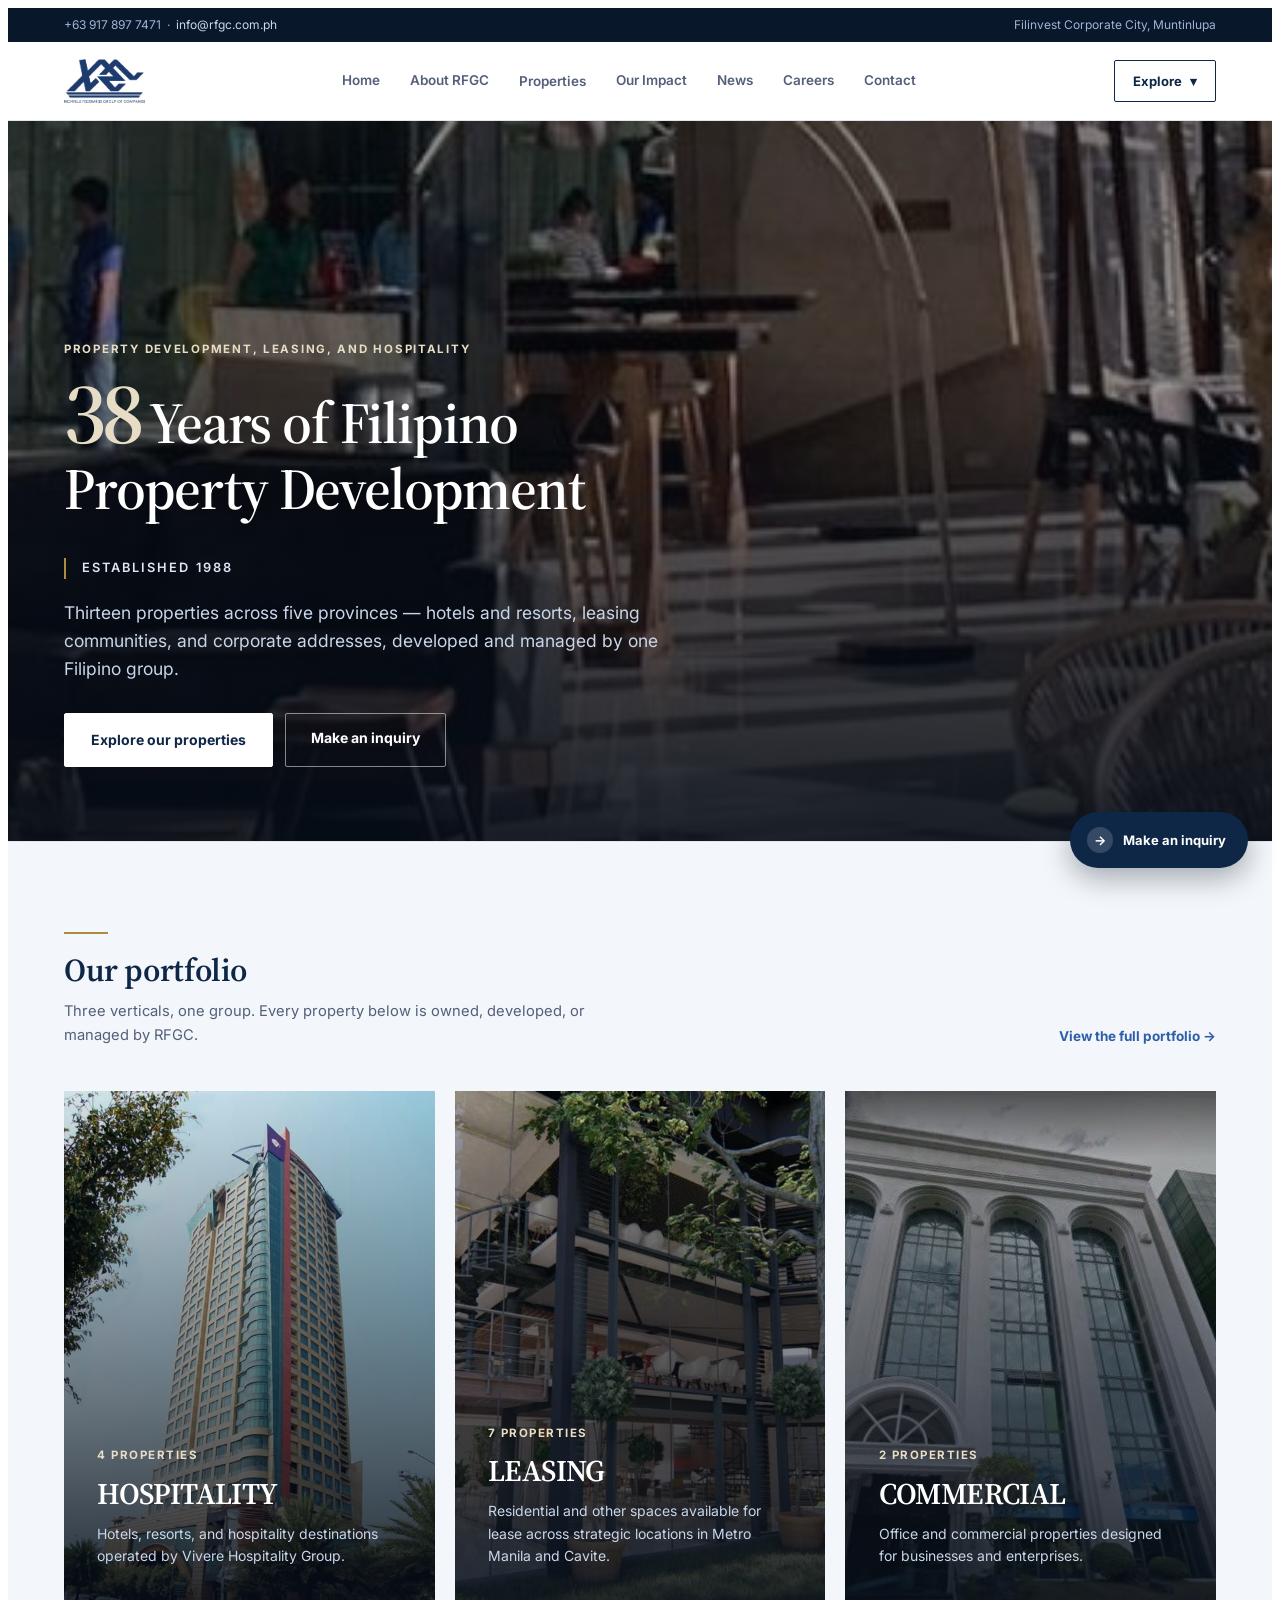
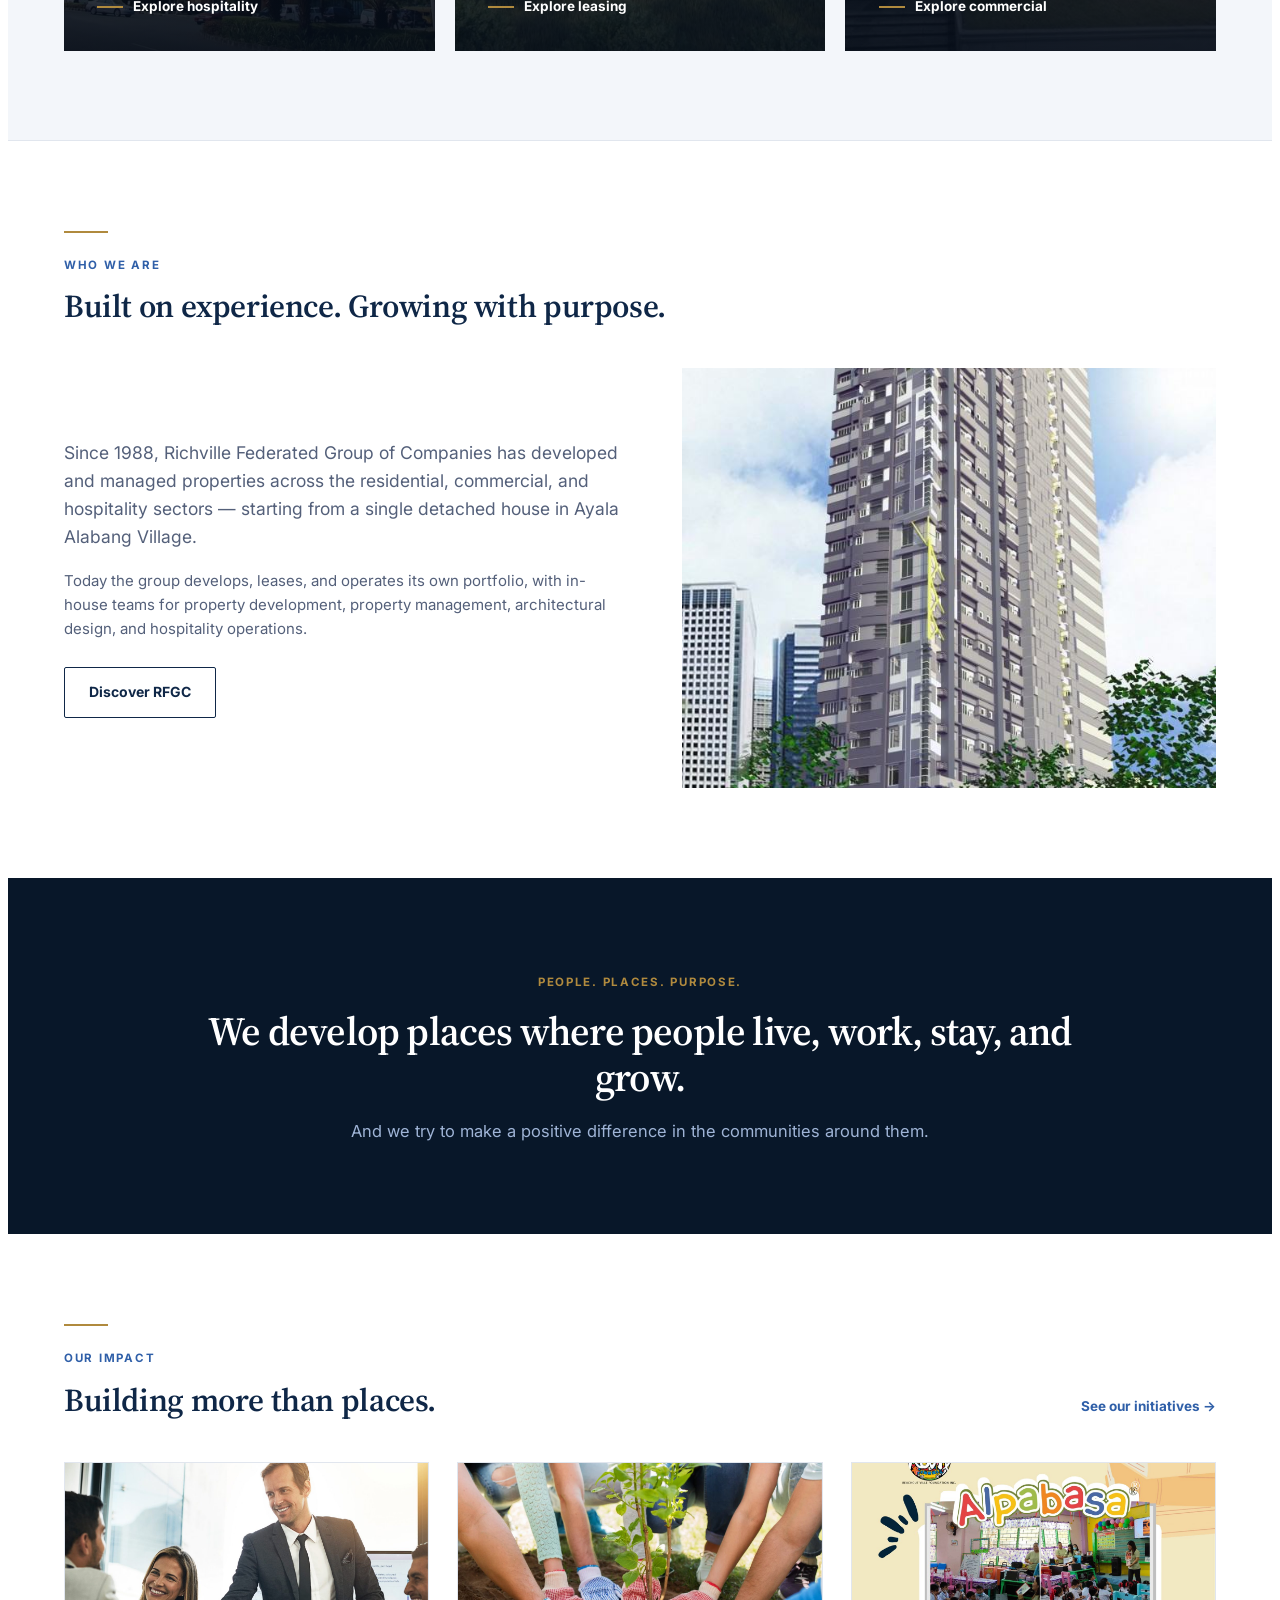
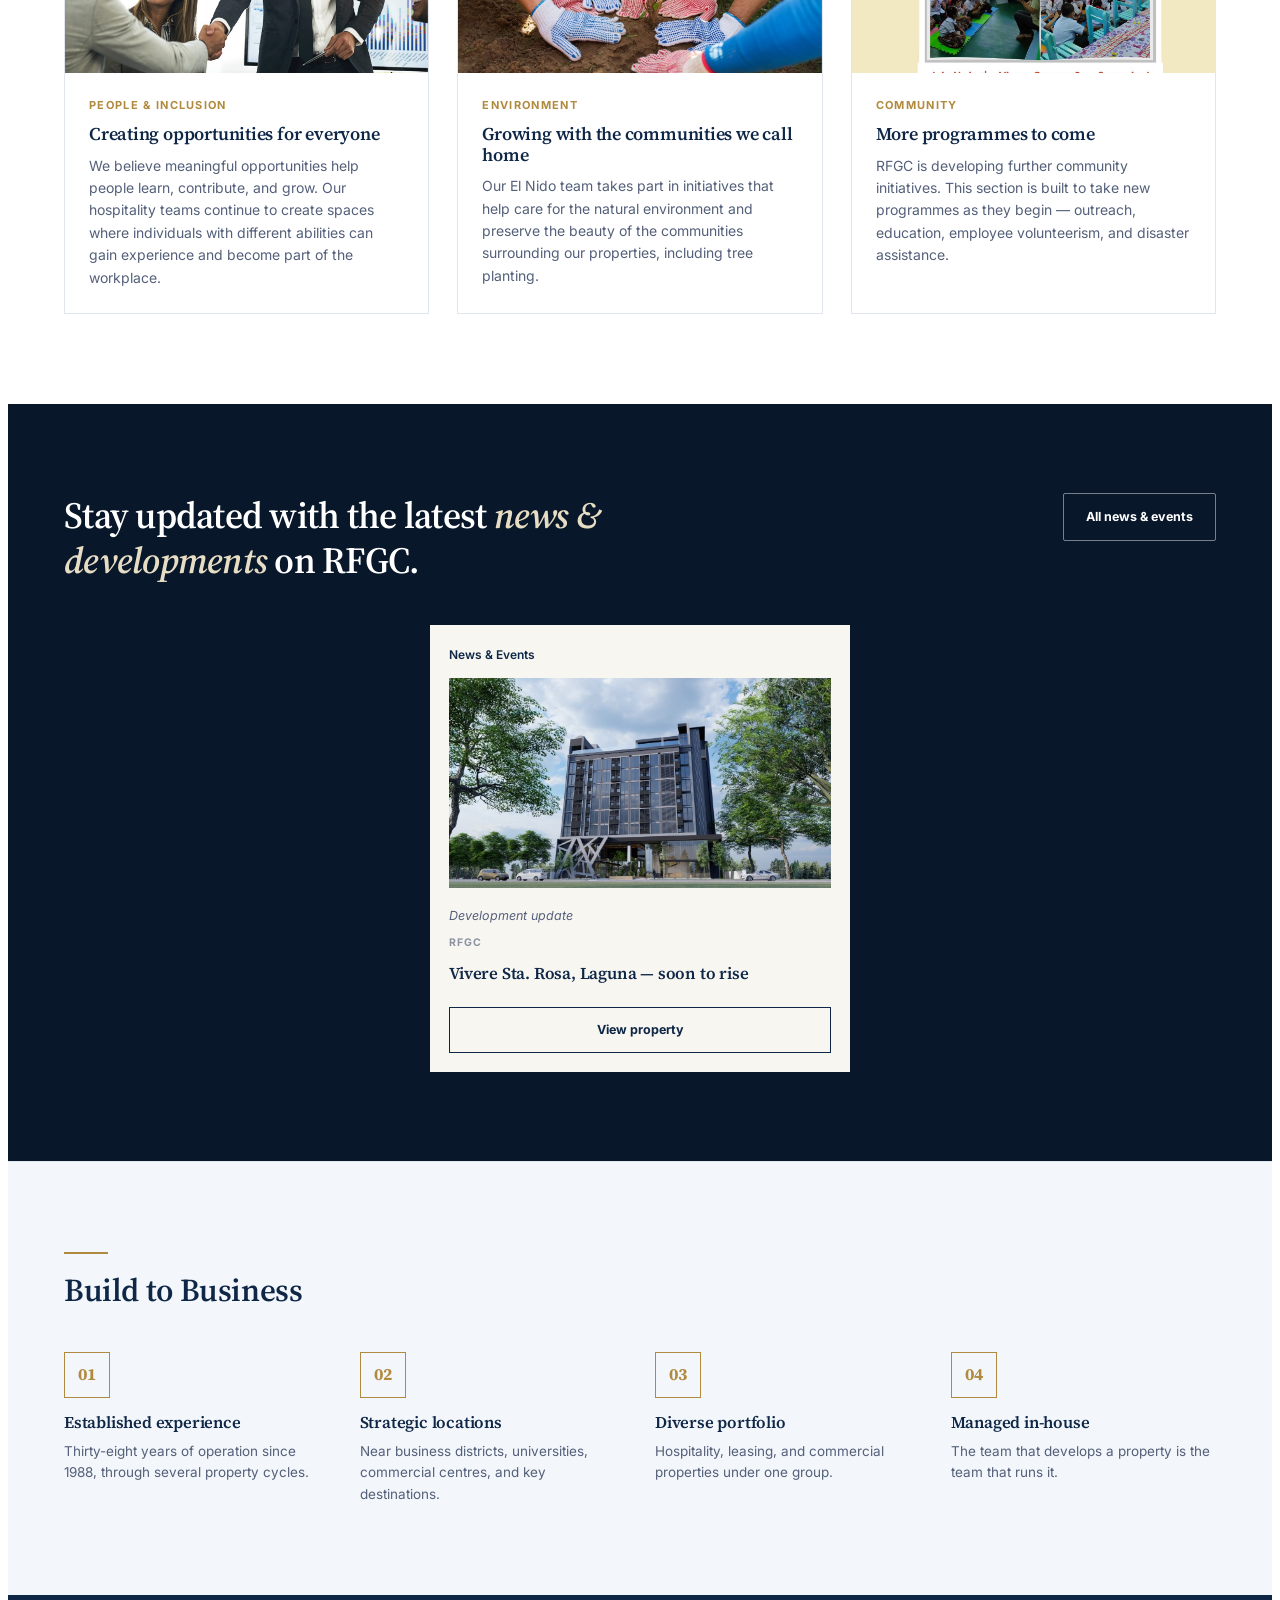
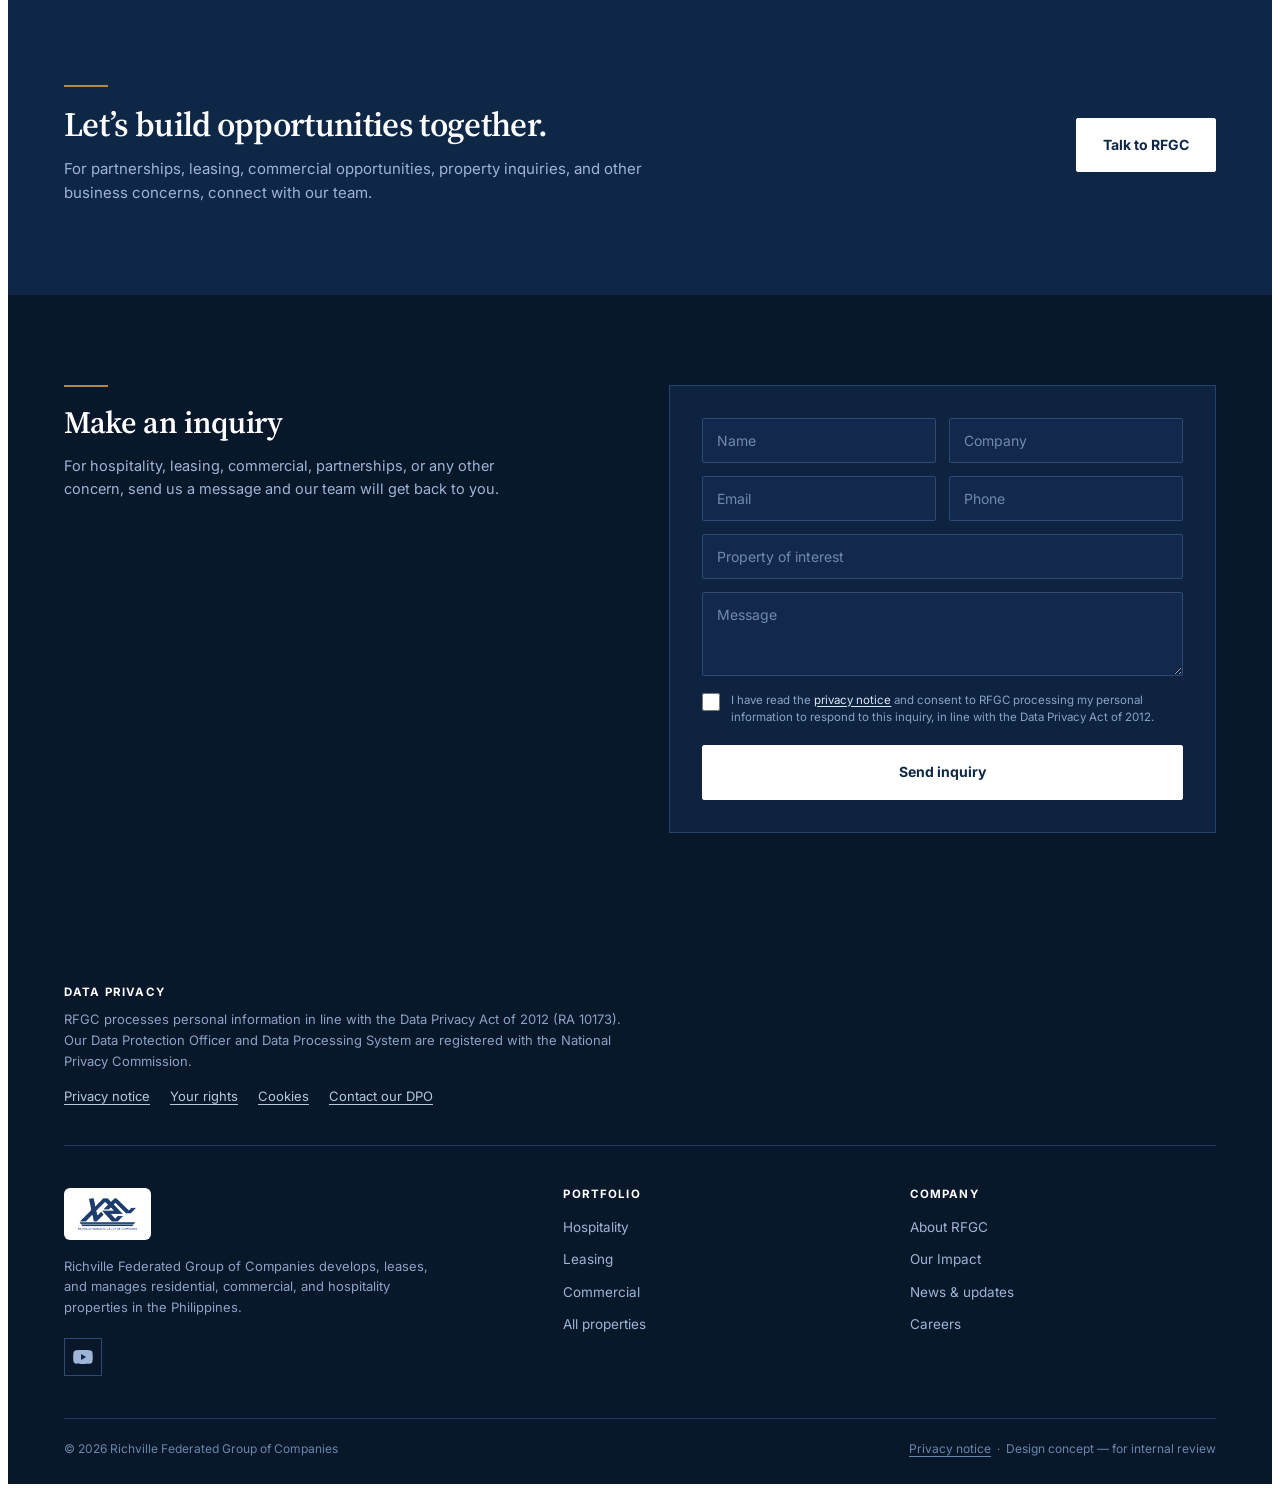
==== index.html @ 22ef600a "Add updated index.html" ====
<!DOCTYPE html>
<html lang="en">
<head>
<meta charset="UTF-8">
<meta name="viewport" content="width=device-width, initial-scale=1.0">
<title>Richville Federated Group of Companies — 38 Years of Filipino Property Development</title>
<meta name="description" content="RFGC develops, leases, and manages hospitality, leasing, and commercial properties in the Philippines — 13 properties across five provinces.">
<meta name="theme-color" content="#0F2747">
<link rel="preconnect" href="https://fonts.googleapis.com">
<link rel="preconnect" href="https://fonts.gstatic.com" crossorigin>
<style>
/* ==========================================================================
   RFGC — Richville Federated Group of Companies
   Front-end stylesheet for WordPress / Elementor.

   Every rule is scoped to .rfgc so it cannot leak into the theme, Elementor's
   widgets, or the admin bar. Page content must be wrapped in
   <div class="rfgc"> ... </div>  — the supplied page files already are.

   Fonts load here via @import for convenience. For better performance, remove
   the @import and register Source Serif 4 + Inter in
   Elementor > Site Settings > Global Fonts.
   ========================================================================== */
@import url("https://fonts.googleapis.com/css2?family=Source+Serif+4:opsz,wght@8..60,400;8..60,600;8..60,700&family=Inter:wght@400;500;600;700;800&display=swap");

/* ---- design tokens: change brand colours here ---- */
.rfgc{
    /* institutional navy core, with a brass accent used sparingly for prestige */
    --navy:#0F2747;
    --navy-2:#081729;
    --navy-3:#14314F;
    --blue:#2F5FA8;
    --blue-tint:#EAF1FB;
    --brass:#B08A3E;
    --brass-soft:#E7DCC4;
    --border:#E1E6EE;
    --border-dk:#22385E;
    --bg:#FFFFFF;
    --bg-alt:#F3F6FA;
    --ink:#16213A;
    --ink-soft:#54607A;
    --ink-mute:#8B93A3;
    --font-display:"Source Serif 4","Iowan Old Style","Palatino Linotype",Palatino,Georgia,"Times New Roman",serif;
    --font-base:"Inter",-apple-system,BlinkMacSystemFont,"Segoe UI","Helvetica Neue",Helvetica,Arial,sans-serif;
    --gutter:clamp(20px,4.6vw,44px);
    --shell:1240px;
    --nav-h:78px;
  }

/* ---- wrapper base ---- */
.rfgc{background:var(--bg); color:var(--ink); font-family:var(--font-base); font-size:16px; line-height:1.6;
    -webkit-font-smoothing:antialiased; }
.rfgc *{box-sizing:border-box;}
.rfgc img{max-width:100%; height:auto;}
body.rfgc-locked{overflow:hidden;}

  
  .rfgc *{box-sizing:border-box; margin:0; padding:0;}
  .rfgc img{max-width:100%;}
  .rfgc .wrap{max-width:var(--shell); margin:0 auto; padding:0 var(--gutter);}
  .rfgc a{color:inherit; text-decoration:none;}
  .rfgc h1, .rfgc h2, .rfgc h3, .rfgc h4, .rfgc h5{font-family:var(--font-display); color:var(--navy); line-height:1.14; font-weight:600; letter-spacing:-0.012em;}
  .rfgc .eyebrow{display:inline-block; font-family:var(--font-base); font-size:11.5px; font-weight:700; letter-spacing:0.15em;
    text-transform:uppercase; color:var(--blue);}
  .rfgc .eyebrow-brass{color:var(--brass);}
  .rfgc .rule{width:44px; height:2px; background:var(--brass); margin:0 0 18px;}

  /* photo utility */
  .rfgc .duo{position:relative; background-color:var(--navy); overflow:hidden;}
  .rfgc .duo > img{position:absolute; inset:0; width:100%; height:100%; object-fit:cover; z-index:0;}
  .rfgc .duo::after{content:""; position:absolute; inset:0; z-index:1;
    background:linear-gradient(0deg, rgba(6,13,24,0.82) 0%, rgba(6,13,24,0.2) 48%, rgba(6,13,24,0.04) 70%);}
  .rfgc .duo-content{position:relative; z-index:2; height:100%; display:flex; flex-direction:column; justify-content:flex-end;}

  .rfgc section{padding:clamp(52px,7vw,90px) 0;}
  .rfgc .section-head{display:flex; justify-content:space-between; align-items:flex-end; gap:24px; flex-wrap:wrap;
    margin-bottom:clamp(28px,3.4vw,44px);}
  .rfgc .section-head h2{font-size:clamp(24px,3vw,32px);}
  .rfgc .section-head .link-arrow{font-family:var(--font-base); font-size:13.5px; font-weight:700; color:var(--blue);
    display:inline-flex; align-items:center; gap:7px; cursor:pointer; white-space:nowrap;}
  .rfgc .section-head .link-arrow:hover{color:var(--navy);}
  .rfgc .link-arrow{cursor:pointer;}
  .rfgc .lede{font-size:clamp(14.5px,1.15vw,16px); color:var(--ink-soft);}

  /* ---------- top bar ---------- */
  .rfgc .topbar{background:var(--navy-2); color:#9FB4D6; font-size:12px;}
  .rfgc .topbar .wrap{display:flex; justify-content:space-between; align-items:center; min-height:34px; gap:16px;}
  .rfgc .topbar a{color:#C7D9F2;}

  /* ---------- nav ---------- */
  .rfgc nav{background:var(--bg); border-bottom:1px solid var(--border); position:sticky; top:0; z-index:80;}
  .rfgc nav .wrap{display:flex; align-items:center; justify-content:space-between; height:var(--nav-h); gap:18px;}
  .rfgc .logo{display:flex; align-items:center; flex-shrink:0;}
  .rfgc .logo-img{height:clamp(34px,4vw,44px); width:auto; display:block;}
  .rfgc .navlinks{display:flex; align-items:center; gap:2px;}
  .rfgc .navlinks .tab{position:relative; font-size:13.5px; font-weight:600; color:var(--ink-soft);
    padding:calc((var(--nav-h) - 20px)/2) 14px; cursor:pointer; transition:color .15s; white-space:nowrap;}
  .rfgc .navlinks .tab:hover{color:var(--navy);}
  .rfgc .navlinks .tab.active{color:var(--navy);}
  .rfgc .navlinks .tab.active::after{content:""; position:absolute; left:14px; right:14px; bottom:0; height:3px; background:var(--brass);}
  .rfgc .nav-right{display:flex; align-items:center; gap:12px;}
  .rfgc .nav-cta{background:var(--navy); color:#fff; font-size:13px; font-weight:700; padding:13px 22px; border-radius:2px;
    cursor:pointer; transition:background .15s; white-space:nowrap;}
  .rfgc .nav-cta:hover{background:var(--blue);}

  /* hamburger + drawer */
  .rfgc .burger{display:none; width:46px; height:46px; border:1px solid var(--border); background:var(--bg);
    align-items:center; justify-content:center; flex-direction:column; gap:5px; cursor:pointer; border-radius:2px;}
  .rfgc .burger span{display:block; width:20px; height:2px; background:var(--navy); transition:transform .2s, opacity .2s;}
  .rfgc .burger[aria-expanded="true"] span:nth-child(1){transform:translateY(7px) rotate(45deg);}
  .rfgc .burger[aria-expanded="true"] span:nth-child(2){opacity:0;}
  .rfgc .burger[aria-expanded="true"] span:nth-child(3){transform:translateY(-7px) rotate(-45deg);}
  .rfgc .drawer{position:fixed; inset:0; z-index:95; background:var(--navy-2); display:none; flex-direction:column;
    padding:calc(var(--nav-h) + 18px) var(--gutter) 32px; overflow-y:auto;}
  .rfgc .drawer.open{display:flex;}
  .rfgc .drawer-close{position:absolute; top:16px; right:var(--gutter); width:44px; height:44px; border:1px solid var(--border-dk);
    background:transparent; color:#fff; font-size:20px; cursor:pointer; border-radius:2px;}
  .rfgc .drawer .dlink{font-family:var(--font-display); font-size:26px; font-weight:600; color:#fff; padding:16px 0;
    border-bottom:1px solid var(--border-dk); cursor:pointer;}
  .rfgc .drawer .dlink:first-of-type{border-top:1px solid var(--border-dk);}
  .rfgc .drawer .dcta{margin-top:26px; background:#fff; color:var(--navy); text-align:center; font-weight:700; font-size:15px;
    padding:16px; cursor:pointer; border-radius:2px;}
  .rfgc .drawer .dfoot{margin-top:auto; padding-top:28px; color:#8FA6C8; font-size:13px; line-height:1.9;}
  .rfgc .drawer .dfoot a{color:#fff; text-decoration:underline; text-underline-offset:3px;}
  

  
  
  

  /* ---------- buttons ---------- */
  .rfgc .btn-primary{background:#fff; color:var(--navy); padding:15px 26px; font-size:14px; font-weight:700; border-radius:2px;
    cursor:pointer; display:inline-block; text-align:center; transition:all .15s; border:1.5px solid #fff;}
  .rfgc .btn-primary:hover{background:transparent; color:#fff;}
  .rfgc .btn-secondary{border:1.5px solid rgba(255,255,255,0.5); color:#fff; padding:13.5px 25px; font-size:14px; font-weight:700;
    border-radius:2px; cursor:pointer; display:inline-block; text-align:center; background:transparent; transition:all .15s;}
  .rfgc .btn-secondary:hover{background:rgba(255,255,255,0.12); border-color:#fff;}
  .rfgc .btn-dark{background:var(--navy); color:#fff; padding:15px 26px; font-size:14px; font-weight:700; border-radius:2px;
    cursor:pointer; display:inline-block; text-align:center; border:1.5px solid var(--navy); transition:all .15s;}
  .rfgc .btn-dark:hover{background:var(--blue); border-color:var(--blue);}
  .rfgc .btn-line{border:1.5px solid var(--navy); color:var(--navy); padding:13.5px 24px; font-size:14px; font-weight:700;
    border-radius:2px; cursor:pointer; display:inline-block; text-align:center; transition:all .15s;}
  .rfgc .btn-line:hover{background:var(--navy); color:#fff;}

  /* ---------- floating contact bubble ---------- */
  .rfgc .fab{position:fixed; right:clamp(16px,3vw,32px); bottom:clamp(16px,3vw,32px); z-index:70; background:var(--navy); color:#fff;
    border-radius:100px; padding:15px 22px 15px 17px; display:flex; align-items:center; gap:10px; cursor:pointer;
    box-shadow:0 10px 28px rgba(8,23,41,0.34); transition:background .15s, transform .15s;}
  .rfgc .fab:hover{background:var(--blue); transform:translateY(-2px);}
  .rfgc .fab .ic{width:26px; height:26px; border-radius:50%; background:rgba(255,255,255,0.16); display:flex; align-items:center;
    justify-content:center; font-size:13px;}
  .rfgc .fab span{font-size:13px; font-weight:700;}

  /* ================= HERO ================= */
  .rfgc .hero{min-height:min(88svh,720px); position:relative; display:flex; align-items:flex-end;}
  .rfgc .hero.duo::after{background:linear-gradient(0deg, rgba(6,13,24,0.9) 0%, rgba(6,13,24,0.6) 42%, rgba(6,13,24,0.34) 72%, rgba(6,13,24,0.44) 100%);}
  .rfgc .hero .duo-content{width:100%; padding:clamp(120px,18vw,210px) var(--gutter) clamp(46px,6vw,74px);}
  .rfgc .hero .eyebrow{color:var(--brass-soft);}
  .rfgc .hero h1{color:#fff; font-size:clamp(31px,5.1vw,58px); max-width:15.5em; margin:18px 0 20px; font-weight:600; letter-spacing:-0.02em;}
  .rfgc .hero p.lede{color:#C9D6EA; font-size:clamp(15px,1.5vw,17.5px); max-width:34em; margin-bottom:30px;}
  .rfgc .hero-37 .h37-n{font-size:1.5em; line-height:0.85; color:var(--brass-soft);
    letter-spacing:-0.045em; font-variant-numeric:tabular-nums;}
  .rfgc .hero-est{margin:16px 0 0; padding-left:16px; border-left:2px solid var(--brass);
    font-size:clamp(11.5px,1vw,13px); font-weight:600; letter-spacing:0.16em; text-transform:uppercase;
    color:#DCE6F5;}
  .rfgc .hero-est + .lede{margin-top:20px;}
  .rfgc .hero-actions{display:flex; gap:12px; flex-wrap:wrap;}
  .rfgc .hero-actions > *{flex:0 1 auto;}
  .rfgc .trust-strip{border-top:1px solid rgba(255,255,255,0.22); display:flex; flex-wrap:wrap; gap:0;
    margin:0 calc(var(--gutter) * -1); padding:0 var(--gutter);}
  .rfgc .trust-strip .ti{flex:1 1 150px; padding:20px 22px 24px 0; min-width:0;}
  .rfgc .trust-strip .tn{font-family:var(--font-display); color:#fff; font-size:clamp(22px,2.6vw,30px); font-weight:600;
    font-variant-numeric:tabular-nums; line-height:1;}
  .rfgc .trust-strip .tl{color:#A9BEDC; font-size:11.5px; font-weight:600; letter-spacing:0.09em; text-transform:uppercase; margin-top:8px;}

  /* ================= PROOF / STATS ================= */
  .rfgc .proof{background:var(--navy); color:#fff; padding:clamp(40px,5vw,64px) 0;}
  .rfgc .proof-head{display:flex; justify-content:space-between; align-items:flex-end; gap:20px; flex-wrap:wrap; margin-bottom:32px;}
  .rfgc .proof-head h2{color:#fff; font-size:clamp(21px,2.4vw,27px);}
  .rfgc .proof-head p{color:#9FB4D6; font-size:13.5px; max-width:38em;}
  .rfgc .proof-grid{display:grid; grid-template-columns:repeat(4,1fr); gap:1px; background:rgba(255,255,255,0.16);}
  .rfgc .pstat{background:var(--navy); padding:24px 22px 26px;}
  .rfgc .pstat .n{font-family:var(--font-display); font-size:clamp(28px,3.6vw,42px); font-weight:600; line-height:1;
    font-variant-numeric:tabular-nums;}
  .rfgc .pstat .n small{font-size:0.5em; font-weight:600; letter-spacing:0.02em;}
  .rfgc .pstat .l{color:#A9BEDC; font-size:12px; font-weight:600; letter-spacing:0.07em; text-transform:uppercase; margin-top:12px;}
  .rfgc .pstat .d{color:#7C93BC; font-size:12.5px; margin-top:8px; line-height:1.5;}

  /* ================= DIVISIONS ================= */
  .rfgc .div-grid{display:grid; grid-template-columns:repeat(4,1fr); gap:2px; background:var(--border);}
  .rfgc .dcard{background:var(--bg); padding:clamp(22px,2.2vw,30px); cursor:pointer; transition:background .15s;}
  .rfgc .dcard:hover{background:var(--bg-alt);}
  .rfgc .dcard .tagline{font-size:11.5px; font-weight:700; letter-spacing:0.11em; text-transform:uppercase; color:var(--blue);}
  .rfgc .dcard h3{font-size:clamp(17px,1.6vw,19.5px); margin:11px 0 9px;}
  .rfgc .dcard p{font-size:13.5px; color:var(--ink-soft);}

  /* ================= PORTFOLIO BANDS ================= */
  .rfgc .cat-stack{display:flex; flex-direction:column; gap:2px; background:var(--border);}
  .rfgc .cat-band{min-height:340px; position:relative; cursor:pointer; display:flex; align-items:flex-end;}
  .rfgc .cat-band > img{transition:transform .7s cubic-bezier(.2,.7,.2,1);}
  .rfgc .cat-band:hover > img{transform:scale(1.045);}
  .rfgc .cat-band::after{background:linear-gradient(90deg, rgba(6,13,24,0.9) 0%, rgba(6,13,24,0.6) 46%, rgba(6,13,24,0.14) 100%);}
  .rfgc .cat-band .duo-content{width:100%; padding:44px var(--gutter);}
  .rfgc .cat-band .kicker{font-size:11.5px; font-weight:700; letter-spacing:0.14em; text-transform:uppercase; color:var(--brass-soft); margin-bottom:12px;}
  .rfgc .cat-band h3{color:#fff; font-size:clamp(28px,4.2vw,44px); font-weight:600; letter-spacing:-0.02em; margin-bottom:10px;}
  .rfgc .cat-band p{color:#C9D6EA; font-size:clamp(13.5px,1.1vw,15px); max-width:30em;}
  .rfgc .cat-band .jump{display:inline-flex; align-items:center; gap:9px; margin-top:20px; font-size:13.5px; font-weight:700; color:#fff;}
  .rfgc .cat-band .jump .bar{width:26px; height:2px; background:var(--brass); transition:width .2s;}
  .rfgc .cat-band:hover .jump .bar{width:44px;}

  /* ================= TRACK RECORD / GOVERNANCE ================= */
  .rfgc .record{background:var(--navy-2); color:#fff;}
  .rfgc .record-grid{display:grid; grid-template-columns:1fr 1fr; gap:clamp(32px,4.5vw,64px); align-items:start;}
  .rfgc .record h2{color:#fff; font-size:clamp(23px,2.9vw,31px); margin-bottom:14px;}
  .rfgc .record .intro{color:#9FB4D6; font-size:14.5px; max-width:36em; margin-bottom:26px;}
  .rfgc .rec-list{display:flex; flex-direction:column;}
  .rfgc .rec{display:grid; grid-template-columns:120px 1fr; gap:18px; padding:16px 0; border-top:1px solid var(--border-dk);}
  .rfgc .rec:last-child{border-bottom:1px solid var(--border-dk);}
  .rfgc .rec .k{font-size:12px; font-weight:700; letter-spacing:0.07em; text-transform:uppercase; color:var(--brass); padding-top:3px;}
  .rfgc .rec .v{font-size:14px; color:#D3DEEE;}
  .rfgc .rec .v em{color:#8FA6C8; font-style:normal; font-size:13px; display:block; margin-top:4px;}
  .rfgc .gov-panel{background:#0D2340; border:1px solid var(--border-dk); padding:clamp(24px,2.6vw,34px);}
  .rfgc .gov-panel h3{color:#fff; font-size:18.5px; margin-bottom:16px;}
  .rfgc .gov-list{display:flex; flex-direction:column; gap:14px;}
  .rfgc .gov-item{display:flex; gap:13px; align-items:flex-start;}
  .rfgc .gov-item .tick{width:20px; height:20px; flex-shrink:0; margin-top:2px; border:1px solid var(--brass); color:var(--brass);
    display:flex; align-items:center; justify-content:center; font-size:11px; font-weight:700;}
  .rfgc .gov-item p{font-size:13.5px; color:#C9D6EA;}
  .rfgc .gov-note{margin-top:22px; padding-top:18px; border-top:1px solid var(--border-dk); font-size:12.5px; color:#7C93BC;}
  .rfgc .gov-note a{color:#fff; text-decoration:underline; text-underline-offset:3px;}

  /* ================= SUPPLIERS ================= */
  .rfgc .supply-steps{display:grid; grid-template-columns:repeat(4,1fr); gap:20px; margin-top:8px;}
  .rfgc .sstep{border-top:2px solid var(--navy); padding-top:18px;}
  .rfgc .sstep .no{font-family:var(--font-display); font-size:15px; font-weight:700; color:var(--brass); margin-bottom:8px;}
  .rfgc .sstep h4{font-size:15.5px; margin-bottom:7px;}
  .rfgc .sstep p{font-size:13.5px; color:var(--ink-soft);}

  /* ---------- featured spotlight ---------- */
  .rfgc .spotlight{display:grid; grid-template-columns:1.05fr 0.95fr; border:1px solid var(--border); margin-bottom:24px;}
  .rfgc .spotlight .photo{min-height:400px;}
  .rfgc .spotlight .photo .duo-content{padding:24px;}
  .rfgc .spotlight .info{padding:clamp(26px,3.4vw,46px); display:flex; flex-direction:column; justify-content:center;}
  .rfgc .spotlight .info .eyebrow{margin-bottom:14px;}
  .rfgc .spotlight .info h3{font-size:clamp(21px,2.4vw,28px); margin-bottom:10px;}
  .rfgc .spotlight .info .loc{font-size:13.5px; color:var(--ink-mute); margin-bottom:16px;}
  .rfgc .spotlight .info p{font-size:14.5px; color:var(--ink-soft); margin-bottom:22px;}

  /* ---------- horizontal carousel ---------- */
  .rfgc .hscroll{display:flex; gap:18px; overflow-x:auto; padding-bottom:10px; scroll-snap-type:x mandatory;
    -webkit-overflow-scrolling:touch; scrollbar-width:thin;}
  .rfgc .hscroll::-webkit-scrollbar{height:6px;}
  .rfgc .hscroll::-webkit-scrollbar-thumb{background:var(--border); border-radius:3px;}
  .rfgc .hcard{flex:0 0 min(300px,78vw); scroll-snap-align:start; cursor:pointer;}
  .rfgc .hcard .photo{height:210px; margin-bottom:13px;}
  .rfgc .hcard .photo .duo-content{padding:16px;}
  .rfgc .hcard h4{font-size:16px; margin-bottom:5px;}
  .rfgc .hcard .loc{font-size:12.5px; color:var(--ink-mute);}

  /* ---------- updates ---------- */
  .rfgc .updates-alt{background:var(--bg-alt); border-top:1px solid var(--border); border-bottom:1px solid var(--border);}
  .rfgc .updates-grid{display:grid; grid-template-columns:repeat(4,1fr); gap:20px;}
  .rfgc .ucard{background:var(--bg); border:1px solid var(--border); display:flex; flex-direction:column;}
  .rfgc .ucard .photo{height:150px;}
  .rfgc .ucard .photo .duo-content{padding:14px;}
  .rfgc .ucard .body{padding:20px;}
  .rfgc .ucard .date{font-size:11.5px; color:var(--ink-mute); margin-bottom:8px; font-weight:600; letter-spacing:0.05em; text-transform:uppercase;}
  .rfgc .ucard h4{font-size:15px; margin-bottom:10px; line-height:1.38;}
  .rfgc .ucard .link-arrow{font-size:12.5px; font-weight:700; color:var(--blue);}
  .rfgc .updates-note{font-size:12px; color:var(--ink-mute); margin-top:20px; font-style:italic;}

  /* ---------- filmstrip ---------- */
  .rfgc .filmstrip{display:grid; grid-template-columns:repeat(6,1fr); gap:2px; background:var(--border);}
  .rfgc .film-item{height:180px; position:relative; overflow:hidden; cursor:pointer;}
  .rfgc .film-item .duo-content{padding:14px; opacity:1; transition:opacity .2s;}
  .rfgc .film-item h5{color:#fff; font-size:12.5px; margin-bottom:3px; font-weight:700; font-family:var(--font-base);}
  .rfgc .film-item .loc{color:#C7D5EA; font-size:10.5px;}

  /* ---------- inquiry ---------- */
  .rfgc .inquiry{background:var(--navy-2);}
  .rfgc .inquiry .wrap{display:grid; grid-template-columns:1fr 1fr; gap:clamp(32px,4.6vw,64px); align-items:start;}
  .rfgc .inquiry h2{color:#fff; font-size:clamp(23px,2.9vw,31px); margin-bottom:14px;}
  .rfgc .inquiry > .wrap > div:first-child p{color:#9FB4D6; font-size:14.5px; max-width:34em; margin-bottom:26px;}
  .rfgc .audience-pick{display:flex; flex-wrap:wrap; gap:10px;}
  .rfgc .audience-pick button{font-family:inherit; font-size:12.5px; font-weight:600; padding:11px 16px; background:transparent;
    border:1px solid #2E4A72; color:#9FB4D6; border-radius:2px; cursor:pointer; transition:all .15s;}
  .rfgc .audience-pick button:hover{border-color:var(--brass); color:#fff;}
  .rfgc .audience-pick button.active{background:var(--blue); border-color:var(--blue); color:#fff;}
  .rfgc .form-panel .btn-primary{cursor:pointer;}
  .rfgc .form-panel{background:#0D2340; border:1px solid #26436C; padding:clamp(22px,2.6vw,32px);}
  .rfgc .form-row{display:grid; grid-template-columns:1fr 1fr; gap:13px; margin-bottom:13px;}
  .rfgc .form-panel input, .rfgc .form-panel textarea, .rfgc .form-panel select{width:100%; background:#12294D; border:1px solid #2E4A72;
    color:#fff; padding:13px 14px; font-family:inherit; font-size:14px; border-radius:2px;}
  .rfgc .form-panel textarea{grid-column:1/-1; min-height:84px; resize:vertical;}
  .rfgc .form-panel input::placeholder, .rfgc .form-panel textarea::placeholder{color:#7189AF;}
  .rfgc .form-consent{font-size:11.5px; color:#8CA2C6; line-height:1.55;}
  .rfgc .form-consent a{color:#DCE7F6; text-decoration:underline; text-underline-offset:2px;}

  /* ================= INNER PAGE HEADER ================= */
  .rfgc .page-header{min-height:clamp(190px,26vw,290px); position:relative; display:flex; align-items:flex-end;}
  .rfgc .page-header.duo::after{background:linear-gradient(0deg, rgba(6,13,24,0.88) 0%, rgba(6,13,24,0.66) 55%, rgba(6,13,24,0.5) 100%);}
  .rfgc .page-header .duo-content{width:100%; padding:clamp(30px,4vw,44px) var(--gutter);}
  .rfgc .breadcrumb{font-size:12px; color:#A9BEDC; margin-bottom:12px;}
  .rfgc .breadcrumb span{color:#fff;}
  .rfgc .page-header h1{color:#fff; font-size:clamp(27px,4vw,42px); margin-bottom:10px;}
  .rfgc .page-header p{color:#C9D6EA; font-size:clamp(14px,1.2vw,15.5px); max-width:38em;}

  /* ================= COMPANY ================= */
  .rfgc .toc{display:block; border-bottom:1px solid var(--border); position:sticky; top:var(--nav-h); background:var(--bg); z-index:40;
    overflow-x:auto; -webkit-overflow-scrolling:touch;}
  .rfgc .toc::-webkit-scrollbar{display:none;}
  .rfgc .toc .wrap{display:flex; gap:26px;}
  .rfgc .toc a{font-size:13.5px; font-weight:600; padding:15px 0; color:var(--ink-soft); border-bottom:2px solid transparent;
    cursor:pointer; transition:color .15s; white-space:nowrap;}
  .rfgc .toc a:hover, .rfgc .toc a.active{color:var(--navy); border-bottom-color:var(--brass);}

  .rfgc .content-section{padding:clamp(40px,5vw,60px) 0; border-bottom:1px solid var(--border);}
  .rfgc .content-section:last-of-type{border-bottom:none;}
  .rfgc .content-section .inner{display:grid; grid-template-columns:210px 1fr; gap:clamp(24px,4vw,56px);}
  .rfgc .content-section .label-col h2{font-size:clamp(20px,2.2vw,24px); margin-top:8px;}
  .rfgc .content-section .body-col p{font-size:15.5px; color:var(--ink); max-width:36em; margin-bottom:16px;}
  .rfgc .content-section .body-col p:last-child{margin-bottom:0;}

  .rfgc .milestones{display:flex; flex-direction:column; max-width:36em; margin-top:30px;}
  .rfgc .ms{display:grid; grid-template-columns:100px 1fr; gap:18px; padding:17px 0; border-top:1px solid var(--border);}
  .rfgc .ms:last-child{border-bottom:1px solid var(--border);}
  .rfgc .ms .yr{font-size:12.5px; font-weight:700; color:var(--brass); padding-top:3px; letter-spacing:0.04em;}
  .rfgc .ms h4{font-size:15.5px; margin-bottom:4px;}
  .rfgc .ms p{font-size:13.5px; color:var(--ink-soft);}

  .rfgc .brand-cards{display:grid; grid-template-columns:1fr 1fr; gap:16px; max-width:40em;}
  .rfgc .bcard{border:1px solid var(--border); border-top:2px solid var(--brass); padding:22px;}
  .rfgc .bcard h4{font-size:17px; margin-bottom:8px;}
  .rfgc .bcard p{font-size:13px; color:var(--ink-soft);}

  .rfgc .values-list{display:flex; flex-direction:column; gap:15px; max-width:40em; margin-top:20px;}
  .rfgc .vitem{display:flex; gap:15px; align-items:flex-start;}
  .rfgc .vitem .chk{width:22px; height:22px; background:var(--blue-tint); color:var(--blue); display:flex; align-items:center;
    justify-content:center; font-size:12px; font-weight:700; flex-shrink:0;}
  .rfgc .vitem p{font-size:14.5px; color:var(--ink);}

  /* ================= PROPERTIES ================= */
  .rfgc .prop-intro{max-width:34em;}
  .rfgc .prop-intro h2{font-size:clamp(25px,3.1vw,33px); margin-bottom:14px;}
  .rfgc .prop-intro p{font-size:clamp(14.5px,1.2vw,16px); color:var(--ink-soft);}
  .rfgc .cat-section{padding:clamp(44px,6vw,72px) 0; border-top:1px solid var(--border);}
  .rfgc .cat-section:first-of-type{border-top:none;}
  .rfgc .cat-head{display:flex; justify-content:space-between; align-items:flex-end; gap:22px; flex-wrap:wrap; margin-bottom:32px;}
  .rfgc .cat-head h2{font-size:clamp(21px,2.5vw,28px); margin-top:10px;}
  .rfgc .cat-head .count{font-size:13px; color:var(--ink-mute); font-weight:600;}
  .rfgc .cat-head p{font-size:14.5px; color:var(--ink-soft); max-width:34em; margin-top:10px;}
  .rfgc .prop-grid{display:grid; grid-template-columns:repeat(3,1fr); gap:clamp(16px,2vw,24px);}
  .rfgc .prop-card{cursor:pointer;}
  .rfgc .prop-card .photo{height:min(190px,42vw); margin-bottom:15px;}
  .rfgc .prop-card .photo .duo-content{padding:16px;}
  .rfgc .prop-card h3{font-size:17px; margin-bottom:6px;}
  .rfgc .prop-card .loc{font-size:12.5px; color:var(--ink-mute); margin-bottom:11px;}
  .rfgc .prop-card .meta{font-size:13px; color:var(--ink-soft);}
  .rfgc .soon-pill{display:inline-block; font-size:10.5px; font-weight:700; letter-spacing:0.06em; text-transform:uppercase;
    padding:5px 11px; border-radius:20px; background:rgba(255,255,255,0.94); color:var(--navy);}

  /* ================= PARTNERS ================= */
  .rfgc .split{display:grid; grid-template-columns:1fr 1fr; gap:2px; background:var(--border);}
  .rfgc .split > div{background:var(--bg); padding:clamp(26px,3.2vw,44px);}
  .rfgc .split h3{font-size:clamp(19px,2.1vw,23px); margin:12px 0 12px;}
  .rfgc .split p{font-size:14.5px; color:var(--ink-soft); margin-bottom:16px;}
  .rfgc .split ul{list-style:none; display:flex; flex-direction:column; gap:11px; margin-bottom:24px;}
  .rfgc .split li{font-size:14px; padding-left:20px; position:relative; color:var(--ink);}
  .rfgc .split li::before{content:""; position:absolute; left:0; top:9px; width:8px; height:1.5px; background:var(--brass);}
  .rfgc .doc-table{border:1px solid var(--border); margin-top:8px;}
  .rfgc .doc-row{display:grid; grid-template-columns:1fr auto; gap:18px; padding:16px 20px; border-bottom:1px solid var(--border);
    align-items:center;}
  .rfgc .doc-row:last-child{border-bottom:none;}
  .rfgc .doc-row h4{font-size:14.5px; margin-bottom:3px;}
  .rfgc .doc-row p{font-size:12.5px; color:var(--ink-mute);}
  .rfgc .doc-row .st{font-size:11.5px; font-weight:700; letter-spacing:0.06em; text-transform:uppercase; color:var(--blue);
    background:var(--blue-tint); padding:6px 12px; border-radius:20px; white-space:nowrap;}

  /* ================= CAREERS ================= */
  .rfgc .job-list{display:flex; flex-direction:column; gap:1px; background:var(--border); border:1px solid var(--border);}
  .rfgc .job-row{background:var(--bg); padding:22px 26px; display:flex; justify-content:space-between; align-items:center;
    gap:20px; flex-wrap:wrap; transition:background .15s;}
  .rfgc .job-row:hover{background:var(--bg-alt);}
  .rfgc .job-row .info h3{font-size:16.5px; margin-bottom:7px;}
  .rfgc .job-row .info .tags{display:flex; gap:9px; flex-wrap:wrap;}
  .rfgc .job-tag{font-size:11px; font-weight:700; color:var(--blue); background:var(--blue-tint); padding:4px 10px; border-radius:20px;}
  .rfgc .job-row .apply{font-size:13px; font-weight:700; color:var(--navy); border:1.5px solid var(--navy); padding:10px 18px;
    white-space:nowrap; cursor:pointer; transition:all .15s;}
  .rfgc .job-row .apply:hover{background:var(--navy); color:#fff;}
  .rfgc .careers-cta{background:var(--bg-alt); border:1px solid var(--border); padding:clamp(28px,4vw,44px); text-align:center; margin-top:16px;}
  .rfgc .careers-cta h3{font-size:clamp(18px,2vw,21px); margin-bottom:10px;}
  .rfgc .careers-cta p{color:var(--ink-soft); font-size:14.5px; margin-bottom:22px;}

  /* ================= CONTACT ================= */
  .rfgc .contact-grid{display:grid; grid-template-columns:1fr 1fr; gap:clamp(30px,4.5vw,56px);}
  .rfgc .contact-info-item{display:flex; gap:15px; padding:19px 0; border-top:1px solid var(--border);}
  .rfgc .contact-info-item:last-child{border-bottom:1px solid var(--border);}
  .rfgc .contact-info-item .ic{width:38px; height:38px; background:var(--blue-tint); color:var(--blue); display:flex;
    align-items:center; justify-content:center; font-weight:700; font-size:14px; flex-shrink:0;}
  .rfgc .contact-info-item h4{font-size:14.5px; margin-bottom:4px;}
  .rfgc .contact-info-item p{font-size:13.5px; color:var(--ink-soft); word-break:break-word;}
  .rfgc .map-panel{height:210px; margin-top:26px; position:relative;}
  .rfgc .map-panel .duo-content{align-items:center; justify-content:center; padding:20px; text-align:center;}
  .rfgc .map-panel span{color:#C7D5EA; font-size:12.5px;}
  .rfgc .contact-form{border:1px solid var(--border); border-top:3px solid var(--brass); padding:clamp(22px,2.8vw,32px);}
  .rfgc .contact-form input, .rfgc .contact-form textarea{width:100%; background:var(--bg-alt); border:1px solid var(--border);
    color:var(--ink); padding:12px 14px; font-family:inherit; font-size:14px; border-radius:2px;}
  .rfgc .contact-form textarea{grid-column:1/-1; min-height:100px; resize:vertical;}
  .rfgc .contact-form .consent{font-size:11.5px; color:var(--ink-mute); line-height:1.55;}
  .rfgc .contact-form .consent a{color:var(--blue); text-decoration:underline;}

  /* consent tick — declared after the form rules so the box keeps its size */
  .rfgc .consent-tick{display:flex; gap:11px; align-items:flex-start; margin:16px 0 18px;}
  .rfgc .consent-tick input[type="checkbox"]{width:18px; min-width:18px; height:18px; flex:0 0 auto; margin-top:1px;
    accent-color:var(--blue); cursor:pointer;}
  .rfgc .consent-tick label{flex:1 1 auto; min-width:0; cursor:pointer;}

  /* ================= DATA PRIVACY ================= */
  .rfgc .privacy-strip{display:grid; grid-template-columns:1fr; gap:clamp(24px,4vw,40px); align-items:center;
    padding-bottom:38px; margin-bottom:42px; border-bottom:1px solid var(--border-dk);}
  .rfgc .privacy-strip h4{font-size:11.5px; letter-spacing:0.1em; color:#fff; margin-bottom:10px; text-transform:uppercase;
    font-weight:700; font-family:var(--font-base);}
  .rfgc .privacy-strip p{font-size:13px; color:#8CA2C6; max-width:44em;}
  .rfgc .privacy-links{display:flex; flex-wrap:wrap; gap:10px 20px; margin-top:14px; font-size:13px;}
  .rfgc .privacy-links a{color:#B6C7E0; text-decoration:underline; text-underline-offset:3px; cursor:pointer;}
  .rfgc .privacy-links a:hover{color:#fff;}
  .rfgc .npc-badge{width:132px; flex-shrink:0; background:#fff; border-radius:8px; padding:14px 12px; text-align:center;}
  .rfgc .npc-badge .ring{width:52px; height:52px; margin:0 auto 8px; border:2.5px solid var(--navy); border-radius:50%;
    display:flex; align-items:center; justify-content:center; font-size:9px; font-weight:800; color:var(--navy);
    letter-spacing:0.04em; line-height:1.15; font-family:var(--font-base);}
  .rfgc .npc-badge .t1{font-size:12.5px; font-weight:800; color:var(--navy); letter-spacing:0.02em;}
  .rfgc .npc-badge .t2{display:inline-block; margin:6px 0; font-size:8.5px; font-weight:800; letter-spacing:0.1em;
    background:var(--blue); color:#fff; padding:3px 8px; border-radius:3px;}
  .rfgc .npc-badge .t3{font-size:8.5px; color:var(--ink-mute); line-height:1.35; font-weight:600;}

  .rfgc .priv-doc{max-width:44em;}
  .rfgc .priv-doc .stamp{font-size:12.5px; color:var(--ink-mute); margin-bottom:32px; padding-bottom:18px;
    border-bottom:1px solid var(--border);}
  .rfgc .priv-block{padding:26px 0; border-bottom:1px solid var(--border);}
  .rfgc .priv-block:last-child{border-bottom:none;}
  .rfgc .priv-block h3{font-size:18px; margin-bottom:10px;}
  .rfgc .priv-block p{font-size:14.5px; color:var(--ink-soft); margin-bottom:10px;}
  .rfgc .priv-block p:last-child{margin-bottom:0;}
  .rfgc .priv-block ul{margin:6px 0 0 20px; font-size:14.5px; color:var(--ink-soft);}
  .rfgc .priv-block li{margin-bottom:7px;}
  .rfgc .dpo-card{background:var(--bg-alt); border:1px solid var(--border); padding:24px; margin-top:20px;}
  .rfgc .dpo-card h4{font-size:15px; margin-bottom:8px;}
  .rfgc .dpo-card p{font-size:13.5px; color:var(--ink-soft); margin-bottom:4px; word-break:break-word;}

  /* ---------- footer ---------- */
  .rfgc footer{background:var(--navy-2); color:#9FB4D6; padding:clamp(44px,6vw,64px) 0 0;}
  .rfgc .footer-top{display:grid; grid-template-columns:1.5fr 1fr 1fr; gap:clamp(26px,3.4vw,40px); padding-bottom:42px;
    border-bottom:1px solid var(--border-dk);}
  .rfgc .footer-top h4{font-size:11.5px; letter-spacing:0.1em; color:#fff; margin-bottom:16px; text-transform:uppercase;
    font-weight:700; font-family:var(--font-base);}
  .rfgc .footer-top ul{list-style:none; display:flex; flex-direction:column; gap:11px; font-size:13.5px;}
  .rfgc .footer-top ul a{cursor:pointer;}
  .rfgc .footer-top ul a:hover{color:#fff;}
  .rfgc .footer-brand .mark{margin-bottom:16px; background:#fff; padding:10px 14px; border-radius:6px; display:inline-flex;
    width:fit-content;}
  .rfgc .footer-logo-img{height:32px; width:auto; display:block;}
  .rfgc .footer-brand p{font-size:13px; max-width:30em; color:#8CA2C6;}
  .rfgc .social-row{display:flex; gap:10px; margin-top:20px;}
  .rfgc .social-row .s{text-decoration:none; width:38px; height:38px; border:1px solid #2E4A72; display:flex; align-items:center; justify-content:center;
    font-size:12px; color:#9FB4D6; cursor:pointer;}
  .rfgc .social-row .s:hover{border-color:var(--brass); color:#fff;}
  .rfgc .foot-bottom{padding:20px 0 26px; font-size:12px; color:#6C86AC; display:flex; justify-content:space-between;
    gap:14px; flex-wrap:wrap;}

  /* anchored scrolling clears the sticky header */
  .rfgc [id]{scroll-margin-top:calc(var(--nav-h) + 16px);}
  .rfgc .toc a[data-target]{scroll-margin-top:0;}

  /* ---------- accessibility floor ---------- */
  .rfgc a:focus-visible, .rfgc button:focus-visible, .rfgc input:focus-visible, .rfgc textarea:focus-visible, .rfgc select:focus-visible, .rfgc [data-nav]:focus-visible, .rfgc [data-cat]:focus-visible, .rfgc [data-page]:focus-visible, .rfgc [tabindex]:focus-visible{
    outline:2.5px solid var(--brass); outline-offset:3px;}
  @media (prefers-reduced-motion:reduce){
    .rfgc *{animation-duration:0.01ms !important; transition-duration:0.01ms !important; scroll-behavior:auto !important;}
  }

  /* =========================================================
     RESPONSIVE — desktop → laptop → tablet → phone
     ========================================================= */
  @media (max-width:1180px){
    .rfgc .navlinks .tab{padding:29px 10px; font-size:13px;}
    .rfgc .proof-grid{grid-template-columns:repeat(2,1fr);}
    .rfgc .div-grid, .rfgc .supply-steps{grid-template-columns:repeat(2,1fr);}
    .rfgc .filmstrip{grid-template-columns:repeat(3,1fr);}
    .rfgc .updates-grid{grid-template-columns:repeat(2,1fr);}
  }

  @media (max-width:1000px){
    .rfgc{--nav-h:70px;}
    .rfgc .topbar{display:none;}
    .rfgc .navlinks{display:none;}
    .rfgc .nav-cta{display:none;}
    .rfgc .burger{display:flex;}
    .rfgc .record-grid, .rfgc .spotlight, .rfgc .inquiry .wrap, .rfgc .contact-grid, .rfgc .split{grid-template-columns:1fr;}
    .rfgc .spotlight .photo{min-height:min(300px,52vw);}
    .rfgc .prop-grid{grid-template-columns:repeat(2,1fr);}
    .rfgc .content-section .inner{grid-template-columns:1fr; gap:18px;}
    .rfgc .content-section .label-col h2{margin-top:6px;}
    .rfgc .footer-top{grid-template-columns:1fr 1fr;}
    .rfgc .footer-brand{grid-column:1/-1;}
    .rfgc .cat-band{min-height:320px;}
    .rfgc .cat-band .duo-content{padding:36px var(--gutter);}
  }

  @media (max-width:760px){
    .rfgc .hero{min-height:min(86svh,640px);}
    .rfgc .hero .duo-content{padding:clamp(90px,26vw,150px) var(--gutter) 42px;}
    .rfgc .hero-actions{gap:10px;}
    .rfgc .hero-actions > *{flex:1 1 100%;}
    .rfgc .trust-strip .ti{flex:1 1 45%; padding:16px 14px 18px 0;}
    .rfgc .proof-grid{grid-template-columns:1fr 1fr;}
    .rfgc .pstat{padding:20px 16px 22px;}
    .rfgc .div-grid, .rfgc .supply-steps, .rfgc .brand-cards{grid-template-columns:1fr;}
    .rfgc .updates-grid{grid-template-columns:1fr;}
    .rfgc .filmstrip{grid-template-columns:repeat(2,1fr);}
    .rfgc .film-item{height:150px;}
    .rfgc .form-row, .rfgc .contact-form .form-row{grid-template-columns:1fr;}
    .rfgc .fab span{display:none;}
    .rfgc .fab{padding:15px; border-radius:50%;}
    .rfgc .fab .ic{width:22px; height:22px;}
    .rfgc .rec{grid-template-columns:1fr; gap:5px;}
    .rfgc .rec .k{padding-top:0;}
    .rfgc .job-row{flex-direction:column; align-items:flex-start;}
    .rfgc .job-row .apply{width:100%; text-align:center;}
    .rfgc .doc-row{grid-template-columns:1fr; gap:10px;}
    .rfgc .doc-row .st{justify-self:start;}
    .rfgc .toc .wrap{gap:20px;}
  }

  @media (max-width:600px){
    .rfgc .prop-grid{grid-template-columns:1fr;}
    .rfgc .prop-card .photo{height:min(220px,55vw);}
    .rfgc .cat-band{min-height:0;}
    .rfgc .cat-band .duo-content{padding:150px var(--gutter) 34px;}
    .rfgc .cat-band::after{background:linear-gradient(0deg, rgba(6,13,24,0.93) 0%, rgba(6,13,24,0.62) 44%, rgba(6,13,24,0.2) 100%);}
    .rfgc .privacy-strip{grid-template-columns:1fr; justify-items:start;}
    .rfgc .footer-top{grid-template-columns:1fr;}
    .rfgc .foot-bottom{flex-direction:column; gap:8px;}
    .rfgc .trust-strip .ti{flex:1 1 100%; padding:14px 0 14px;}
    .rfgc .trust-strip .ti + .ti{border-top:1px solid rgba(255,255,255,0.14);}
    .rfgc .drawer .dlink{font-size:22px; padding:14px 0;}
  }

  @media (max-width:400px){
    .rfgc .proof-grid{grid-template-columns:1fr;}
    .rfgc .hcard{flex:0 0 84vw;}
  }


  /* =========================================================
     PORTFOLIO — three vertical category cards
     ========================================================= */
  .rfgc .vcards{display:grid; grid-template-columns:repeat(3,1fr); gap:20px;}
  .rfgc .vcard{position:relative; min-height:min(560px,64vh); display:flex; align-items:flex-end; overflow:hidden;
    background:var(--navy);}
  .rfgc .vcard > img{position:absolute; inset:0; width:100%; height:100%; object-fit:cover;
    transition:transform .8s cubic-bezier(.2,.7,.2,1);}
  .rfgc .vcard:hover > img{transform:scale(1.05);}
  .rfgc .vcard::after{content:""; position:absolute; inset:0;
    background:linear-gradient(0deg, rgba(6,13,24,0.93) 0%, rgba(6,13,24,0.55) 46%, rgba(6,13,24,0.1) 100%);}
  .rfgc .vcard .inner{position:relative; z-index:2; width:100%; padding:clamp(26px,2.6vw,34px);}
  .rfgc .vcard .count{font-size:11.5px; font-weight:700; letter-spacing:0.13em; text-transform:uppercase;
    color:var(--brass-soft); margin-bottom:12px;}
  .rfgc .vcard h3{color:#fff; font-size:clamp(24px,2.6vw,30px); margin-bottom:12px; letter-spacing:-0.02em;}
  .rfgc .vcard p{color:#C9D6EA; font-size:14px; margin-bottom:22px;}
  .rfgc .vcard .go{display:inline-flex; align-items:center; gap:10px; font-size:13.5px; font-weight:700; color:#fff;}
  .rfgc .vcard .go .bar{width:26px; height:2px; background:var(--brass); transition:width .2s;}
  .rfgc .vcard:hover .go .bar{width:44px;}

  /* =========================================================
     PROPERTY CARDS
     ========================================================= */
  .rfgc .pgrid{display:grid; grid-template-columns:repeat(3,1fr); gap:clamp(18px,2.2vw,28px);}
  .rfgc .pcard{display:flex; flex-direction:column; background:var(--bg); border:1px solid var(--border);
    transition:transform .2s, box-shadow .2s;}
  .rfgc .pcard:hover{transform:translateY(-3px); box-shadow:0 16px 38px rgba(15,39,71,0.1);}
  .rfgc .pcard .ph{position:relative; height:min(230px,48vw); overflow:hidden; background:var(--navy);}
  .rfgc .pcard .ph img{position:absolute; inset:0; width:100%; height:100%; object-fit:cover;}
  .rfgc .pcard .body{padding:22px 22px 24px; display:flex; flex-direction:column; flex:1;}
  .rfgc .pcard .cat{font-size:11px; font-weight:700; letter-spacing:0.12em; text-transform:uppercase; color:var(--blue);
    margin-bottom:9px;}
  .rfgc .pcard h3{font-size:19px; margin-bottom:7px;}
  .rfgc .pcard .loc{font-size:13px; color:var(--ink-mute); margin-bottom:16px;}
  .rfgc .pcard .go{margin-top:auto; font-size:13px; font-weight:700; color:var(--navy); display:inline-flex;
    align-items:center; gap:8px;}
  .rfgc .pcard:hover .go{color:var(--blue);}

  .rfgc .pill{position:absolute; z-index:2; top:14px; left:14px; font-size:10.5px; font-weight:700; letter-spacing:0.07em;
    text-transform:uppercase; padding:6px 12px; border-radius:20px; background:rgba(255,255,255,0.95); color:var(--navy);}
  .rfgc .pill.op{background:#0F3D2E; color:#8FE3BD;}
  .rfgc .pill.mi{background:rgba(255,255,255,0.95); color:var(--navy);}
  .rfgc .pill.sr{background:var(--brass); color:#2A1F08;}

  /* =========================================================
     PROPERTY DETAIL
     ========================================================= */
  .rfgc .pd-hero{min-height:clamp(300px,42vw,480px); display:flex; align-items:flex-end;}
  .rfgc .pd-hero .duo-content{width:100%; padding:clamp(30px,4vw,48px) var(--gutter);}
  .rfgc .pd-hero h1{color:#fff; font-size:clamp(27px,4vw,44px);}
  .rfgc .pd-hero .meta-row{display:flex; flex-wrap:wrap; gap:10px 22px; margin-top:16px; align-items:center;}
  .rfgc .pd-hero .meta-row span{color:#C9D6EA; font-size:13.5px; font-weight:600;}
  .rfgc .pd-hero .inline-pill{font-size:10.5px; font-weight:700; letter-spacing:0.07em; text-transform:uppercase;
    padding:6px 12px; border-radius:20px; background:rgba(255,255,255,0.95); color:var(--navy);}
  .rfgc .pd-hero .inline-pill.op{background:#0F3D2E; color:#8FE3BD;}
  .rfgc .pd-hero .inline-pill.sr{background:var(--brass); color:#2A1F08;}
  .rfgc .pd-grid{display:grid; grid-template-columns:1fr 340px; gap:clamp(30px,4.5vw,60px); align-items:start;}
  .rfgc .pd-block{padding-bottom:30px; margin-bottom:30px; border-bottom:1px solid var(--border);}
  .rfgc .pd-block:last-child{border-bottom:none; margin-bottom:0;}
  .rfgc .pd-block h2{font-size:clamp(19px,2.1vw,23px); margin-bottom:14px;}
  .rfgc .pd-block p{font-size:15.5px; color:var(--ink-soft); margin-bottom:12px;}
  .rfgc .pd-block p:last-child{margin-bottom:0;}
  .rfgc .spec{display:grid; grid-template-columns:170px 1fr; gap:16px; padding:14px 0; border-top:1px solid var(--border);
    font-size:14.5px;}
  .rfgc .spec:last-child{border-bottom:1px solid var(--border);}
  .rfgc .spec .k{font-size:12px; font-weight:700; letter-spacing:0.07em; text-transform:uppercase; color:var(--ink-mute);
    padding-top:3px;}
  .rfgc .aside{position:sticky; top:calc(var(--nav-h) + 24px); border:1px solid var(--border); border-top:3px solid var(--brass);
    padding:26px;}
  .rfgc .aside h3{font-size:17.5px; margin-bottom:10px;}
  .rfgc .aside p{font-size:13.5px; color:var(--ink-soft); margin-bottom:18px;}
  .rfgc .aside .row{display:flex; gap:11px; padding:13px 0; border-top:1px solid var(--border); font-size:13.5px;}
  .rfgc .aside .row .k{color:var(--ink-mute); min-width:74px; font-weight:600;}
  .rfgc .aside .btn-dark{width:100%; margin-top:20px;}

  /* content still to be supplied by RFGC */
  .rfgc .pending{border:1px dashed #C3CCDA; background:#FAFBFD; color:#6D7891; font-size:13.5px; padding:14px 16px;
    border-radius:2px; font-style:italic;}
  .rfgc .pending strong{font-style:normal; color:var(--navy); font-weight:700;}
  .rfgc .ph-pending{position:relative; background:#EDF1F7; border:1px dashed #C3CCDA; display:flex; align-items:center;
    justify-content:center; text-align:center; padding:20px;}
  .rfgc .ph-pending span{font-size:12px; color:#7E8AA1; font-style:italic; max-width:22em;}

  /* stats stacked when they sit beside the "who we are" copy */
  .rfgc .who-grid .track-grid{grid-template-columns:1fr;}

  /* unconfirmed facts, deliberately loud so they cannot ship by accident */
  .rfgc .tbc{background:#FFF3D6; color:#6B5211; padding:1px 7px; border-radius:2px; font-weight:600;
    font-size:0.92em; white-space:nowrap;}

  /* =========================================================
     TRACK RECORD / WHY / IMPACT / NEWS
     ========================================================= */
  .rfgc .track-grid{display:grid; grid-template-columns:repeat(3,1fr); gap:2px; background:var(--border);}
  .rfgc .tcard{background:var(--bg); padding:clamp(24px,2.6vw,32px);}
  .rfgc .tcard .n{font-family:var(--font-display); font-size:clamp(34px,4vw,46px); font-weight:600; color:var(--navy);
    line-height:1; font-variant-numeric:tabular-nums;}
  .rfgc .tcard .l{font-size:12px; font-weight:700; letter-spacing:0.09em; text-transform:uppercase; color:var(--brass);
    margin:12px 0 10px;}
  .rfgc .tcard p{font-size:13.5px; color:var(--ink-soft);}

  .rfgc .why-grid{display:grid; grid-template-columns:repeat(4,1fr); gap:clamp(20px,2.4vw,30px);}
  .rfgc .wcard .ico{width:46px; height:46px; border:1px solid var(--brass); color:var(--brass); display:flex;
    align-items:center; justify-content:center; margin-bottom:16px; font-family:var(--font-display); font-size:17px;
    font-weight:700;}
  .rfgc .wcard h3{font-size:16.5px; margin-bottom:8px;}
  .rfgc .wcard p{font-size:13.5px; color:var(--ink-soft);}

  .rfgc .ppp{background:var(--navy-2); color:#fff; text-align:center;}
  .rfgc .ppp .eyebrow{color:var(--brass);}
  .rfgc .ppp h2{color:#fff; font-size:clamp(26px,3.6vw,40px); margin:16px auto 18px; max-width:24em; letter-spacing:-0.02em;}
  .rfgc .ppp p{color:#9FB4D6; font-size:clamp(14.5px,1.3vw,16.5px); max-width:44em; margin:0 auto;}

  .rfgc .icards{display:grid; grid-template-columns:repeat(3,1fr); gap:clamp(20px,2.4vw,28px);}
  .rfgc .icard{border:1px solid var(--border); display:flex; flex-direction:column; background:var(--bg);}
  .rfgc .icard .ph, .rfgc .icard .ph-pending{height:210px;}
  .rfgc .icard .ph{position:relative; overflow:hidden; background:var(--bg-alt);}
  .rfgc .icard .ph img{position:absolute; inset:0; width:100%; height:100%; object-fit:cover;}
  .rfgc .icard .body{padding:24px;}
  .rfgc .icard .tagline{font-size:11px; font-weight:700; letter-spacing:0.12em; text-transform:uppercase; color:var(--brass);
    margin-bottom:10px;}
  .rfgc .icard h3{font-size:18px; margin-bottom:10px;}
  .rfgc .icard p{font-size:14px; color:var(--ink-soft);}

  .rfgc .news-list{border-top:1px solid var(--border);}
  .rfgc .news-row{display:grid; grid-template-columns:150px 1fr auto; gap:clamp(16px,2.4vw,32px); padding:26px 0;
    border-bottom:1px solid var(--border); align-items:center;}
  .rfgc .news-row .date{font-size:12px; font-weight:700; letter-spacing:0.07em; text-transform:uppercase; color:var(--brass);}
  .rfgc .news-row h3{font-size:18px; margin-bottom:6px;}
  .rfgc .news-row p{font-size:13.5px; color:var(--ink-soft);}

  .rfgc .cta-band{background:var(--navy); color:#fff;}
  .rfgc .cta-band .wrap{display:grid; grid-template-columns:1.2fr auto; gap:clamp(26px,4vw,50px); align-items:center;}
  .rfgc .cta-band h2{color:#fff; font-size:clamp(24px,3.1vw,34px); margin-bottom:14px; letter-spacing:-0.02em;}
  .rfgc .cta-band p{color:#9FB4D6; font-size:15px; max-width:40em;}

  /* =========================================================
     HEADER — Properties dropdown + Find an Opportunity
     ========================================================= */
  .rfgc .has-menu{position:relative;}
  .rfgc .submenu{position:absolute; top:100%; left:0; min-width:230px; background:var(--bg); border:1px solid var(--border);
    box-shadow:0 18px 40px rgba(15,39,71,0.13); padding:8px 0; display:none; z-index:90;}
  .rfgc .has-menu:hover .submenu, .rfgc .has-menu:focus-within .submenu, .rfgc .submenu.open{display:block;}
  .rfgc .submenu a{display:block; padding:12px 20px; font-size:13.5px; font-weight:600; color:var(--ink-soft);}
  .rfgc .submenu a:hover{background:var(--bg-alt); color:var(--navy);}
  .rfgc .submenu .sep{height:1px; background:var(--border); margin:8px 0;}
  .rfgc .opp-wrap{position:relative;}
  .rfgc .opp-btn{border:1.5px solid var(--navy); color:var(--navy); background:transparent; font-family:inherit;
    font-size:13px; font-weight:700; padding:12px 18px; border-radius:2px; cursor:pointer; display:flex;
    align-items:center; gap:8px; white-space:nowrap;}
  .rfgc .opp-btn:hover{background:var(--navy); color:#fff;}
  .rfgc .opp-menu{position:absolute; top:calc(100% + 8px); right:0; min-width:250px; background:var(--bg);
    border:1px solid var(--border); box-shadow:0 18px 40px rgba(15,39,71,0.16); padding:8px 0; display:none; z-index:90;}
  .rfgc .opp-menu.open{display:block;}
  .rfgc .opp-menu a{display:block; padding:13px 20px; font-size:13.5px; font-weight:600; color:var(--ink-soft);}
  .rfgc .opp-menu a:hover{background:var(--bg-alt); color:var(--navy);}
  .rfgc .drawer .dsub{padding:4px 0 14px; border-bottom:1px solid var(--border-dk);}
  .rfgc .drawer .dsub a{display:block; padding:10px 0 10px 18px; font-size:15px; color:#9FB4D6;}
  .rfgc .drawer .dsub a:hover{color:#fff;}

  /* =========================================================
     RESPONSIVE — additions
     ========================================================= */
  @media (max-width:1180px){
    .rfgc .why-grid{grid-template-columns:repeat(2,1fr);}
    .rfgc .pgrid{grid-template-columns:repeat(2,1fr);}
  }
  @media (max-width:1000px){
    .rfgc .vcards{grid-template-columns:1fr;}
    .rfgc .who-grid{grid-template-columns:1fr !important;}
    .rfgc .vcard::after{background:linear-gradient(0deg, rgba(6,13,24,0.95) 0%, rgba(6,13,24,0.72) 52%, rgba(6,13,24,0.28) 100%);}
    .rfgc .vcard{min-height:min(380px,52vw);}
    .rfgc .pd-grid{grid-template-columns:1fr;}
    .rfgc .aside{position:static;}
    .rfgc .cta-band .wrap{grid-template-columns:1fr;}
    .rfgc .icards{grid-template-columns:repeat(2,1fr);}
    .rfgc .track-grid{grid-template-columns:1fr;}
    .rfgc .opp-btn{display:none;}
  }
  @media (max-width:760px){
    .rfgc .icards{grid-template-columns:1fr;}
    .rfgc .why-grid{grid-template-columns:1fr;}
    .rfgc .news-row{grid-template-columns:1fr; gap:10px;}
    .rfgc .spec{grid-template-columns:1fr; gap:4px;}
    .rfgc .spec .k{padding-top:0;}
  }
  @media (max-width:600px){
    .rfgc .pgrid{grid-template-columns:1fr;}
    .rfgc .pcard .ph{height:min(240px,56vw);}
  }

  /* =========================================================
     NEWS BAND — dark band, light cards
     ========================================================= */
  .rfgc .newsband{background:var(--navy-2);}
  .rfgc .newsband-head{display:flex; justify-content:space-between; align-items:flex-start; gap:28px;
    flex-wrap:wrap; margin-bottom:clamp(28px,3.4vw,42px);}
  .rfgc .newsband h2{color:#fff; font-size:clamp(23px,3.1vw,37px); max-width:20em; line-height:1.22;
    letter-spacing:-0.02em;}
  .rfgc .newsband h2 em{font-style:italic; color:var(--brass-soft);}
  .rfgc .btn-ghost{border:1px solid rgba(255,255,255,0.45); color:#fff; padding:13px 22px; font-size:12.5px;
    font-weight:700; border-radius:2px; cursor:pointer; display:inline-block; white-space:nowrap;
    transition:all .15s;}
  .rfgc .btn-ghost:hover{background:#fff; color:var(--navy); border-color:#fff;}

  .rfgc .ncards{display:grid; grid-template-columns:repeat(4,1fr); gap:clamp(14px,1.6vw,20px);}
  .rfgc .ncard{background:#F8F6F1; padding:clamp(16px,1.5vw,20px); display:flex; flex-direction:column;}
  .rfgc .ncard .kind{font-size:12px; font-weight:600; color:var(--navy); margin-bottom:14px;}
  .rfgc .ncard .shot{position:relative; height:min(210px,26vw); overflow:hidden; margin-bottom:18px;
    background:var(--navy);}
  .rfgc .ncard .shot img{position:absolute; inset:0; width:100%; height:100%; object-fit:cover;}
  .rfgc .ncard .shot.ph-pending{background:#EDEAE2; border:1px dashed #C9C2B2;}
  .rfgc .ncard .date{font-size:12.5px; font-style:italic; color:var(--ink-soft); margin-bottom:9px;}
  .rfgc .ncard .src{font-size:10.5px; font-weight:700; letter-spacing:0.1em; text-transform:uppercase;
    color:var(--ink-mute); margin-bottom:11px;}
  .rfgc .ncard h3{font-size:clamp(16px,1.3vw,17.5px); line-height:1.32; margin-bottom:22px;}
  .rfgc .ncard .more{margin-top:auto; display:block; border:1px solid var(--navy); color:var(--navy);
    text-align:center; padding:12px; font-size:12.5px; font-weight:700; transition:all .15s;}
  .rfgc .ncard .more:hover{background:var(--navy); color:#fff;}
  .rfgc .newsband .note{margin-top:26px; font-size:12.5px; color:#8CA2C6; font-style:italic;}

  @media (max-width:1180px){
    .rfgc .ncards{grid-template-columns:repeat(2,1fr);}
    .rfgc .ncard .shot{height:min(230px,34vw);}
  }
  @media (max-width:600px){
    .rfgc .ncards{grid-template-columns:1fr;}
    .rfgc .ncard .shot{height:min(240px,56vw);}
    .rfgc .btn-ghost{width:100%; text-align:center;}
  }
  .rfgc #page-home .ncards{grid-template-columns:repeat(3,1fr);}
  @media (max-width:1180px){ .rfgc #page-home .ncards{grid-template-columns:repeat(2,1fr);} }
  @media (max-width:600px){ .rfgc #page-home .ncards{grid-template-columns:1fr;} }

  .rfgc .who-photo{position:relative; min-height:min(420px,44vw); overflow:hidden; background:var(--navy);}
  .rfgc .who-photo img{position:absolute; inset:0; width:100%; height:100%; object-fit:cover;}
  @media (max-width:1000px){ .rfgc .who-photo{min-height:min(300px,52vw);} }

  /* ---- single-file preview: page switching ---- */
  .rfgc .page{display:none;}
  .rfgc .page.visible{display:block; animation:rfgcFade .28s ease;}
  @keyframes rfgcFade{from{opacity:0; transform:translateY(8px);} to{opacity:1; transform:none;}}

  /* ---- MOBILE: swipe carousels + compact forms ---- */
  .rfgc .m-dots{display:none;}
  @media (max-width:760px){
    .rfgc .m-car{display:flex !important; gap:14px; overflow-x:auto; scroll-snap-type:x mandatory;
      margin:0 calc(-1 * var(--gutter)); padding:2px var(--gutter) 6px; scroll-padding:0 var(--gutter);
      scrollbar-width:none; -webkit-overflow-scrolling:touch; overscroll-behavior-x:contain;}
    .rfgc .m-car::-webkit-scrollbar{display:none;}
    .rfgc .m-car > *{flex:0 0 84%; min-width:0; scroll-snap-align:start;}
    .rfgc .m-car > *:only-child{flex-basis:100%;}
    .rfgc .m-car .vcard{min-height:400px;}
    .rfgc .m-car .wcard{border:1px solid var(--border); padding:24px 22px; background:var(--bg);}
    .rfgc .m-car .icard .ph, .rfgc .m-car .icard .ph-pending{height:190px;}
    .rfgc .m-dots{display:flex; justify-content:center; gap:2px; margin-top:14px;}
    .rfgc .m-dots button{width:26px; height:26px; padding:0; border:0; background:none; cursor:pointer;
      display:flex; align-items:center; justify-content:center;}
    .rfgc .m-dots button::before{content:""; width:7px; height:7px; border-radius:4px; background:var(--border);
      transition:width .2s, background .2s;}
    .rfgc .m-dots button.on::before{width:20px; background:var(--navy);}
    .rfgc .newsband .m-dots button::before{background:rgba(255,255,255,0.3);}
    .rfgc .newsband .m-dots button.on::before{background:var(--brass);}

    .rfgc .inquiry{padding:40px 0;}
    .rfgc .inquiry .wrap{gap:18px;}
    .rfgc .inquiry h2{margin-bottom:8px;}
    .rfgc .inquiry > .wrap > div:first-child p{font-size:13.5px; margin-bottom:0;}
    .rfgc .form-panel{padding:16px;}
    .rfgc .form-panel .form-row, .rfgc .contact-form .form-row{grid-template-columns:1fr 1fr; gap:10px; margin-bottom:10px;}
    .rfgc .form-panel input, .rfgc .form-panel textarea, .rfgc .form-panel select{padding:11px 12px; font-size:16px;}
    .rfgc .form-panel textarea{min-height:64px;}
  }
  @media (max-width:760px){
    .rfgc .who-grid{gap:20px !important;}
    .rfgc .who-grid > div:first-child p:first-of-type{font-size:15px !important; margin-bottom:18px !important;}
    .rfgc .who-grid > div:first-child p:nth-of-type(2){display:none;}
    .rfgc .who-photo{min-height:200px;}

    .rfgc footer{padding-top:34px;}
    .rfgc .privacy-strip{padding-bottom:22px; margin-bottom:26px; gap:12px;}
    .rfgc .privacy-strip p{font-size:12.5px;}
    .rfgc .footer-top{grid-template-columns:1fr 1fr; gap:22px 20px; padding-bottom:24px;}
    .rfgc .footer-brand{grid-column:1/-1; display:grid; grid-template-columns:auto 1fr; align-items:center; gap:14px 16px;}
    .rfgc .footer-brand .mark{grid-row:1; grid-column:1; margin:0; padding:8px 10px;}
    .rfgc .footer-logo-img{height:26px;}
    .rfgc .social-row{grid-row:1; grid-column:2; justify-self:end; margin:0;}
    .rfgc .social-row .s{width:44px; height:44px;}
    .rfgc .footer-brand p{grid-row:2; grid-column:1/-1; font-size:12.5px;}
    .rfgc .footer-top h4{margin-bottom:6px;}
    .rfgc .footer-top ul{gap:0; font-size:14px;}
    .rfgc .footer-top ul a{display:block; padding:9px 0;}
    .rfgc .foot-bottom{flex-direction:column; gap:6px; padding:16px 0 88px;}
  }
</style>
</head>
<body>
<div class="rfgc">

  <div class="topbar">
    <div class="wrap">
      <div>+63 917 897 7471 &nbsp;·&nbsp; <a href="mailto:info@rfgc.com.ph">info@rfgc.com.ph</a></div>
      <div>Filinvest Corporate City, Muntinlupa</div>
    </div>
  </div>

  <nav>
    <div class="wrap">
      <a class="logo" href="#" data-nav="home" aria-label="RFGC home">
        <img class="logo-img" src="[data-uri]" data-img="rfgc-richville-federated-group-of-companies-logo.png" alt="RFGC — Richville Federated Group of Companies logo">
      </a>

      <div class="navlinks">
        <a class="tab" href="#" data-nav="home">Home</a>
        <a class="tab" href="#" data-nav="about">About RFGC</a>
        <div class="has-menu">
          <a class="tab" href="#" data-nav="properties" aria-haspopup="true">Properties</a>
          <div class="submenu">
            <a href="#" data-nav="properties">All properties</a>
            <div class="sep"></div>
      <a href="#" data-nav="hospitality">Hospitality</a>
      <a href="#" data-nav="leasing">Leasing</a>
      <a href="#" data-nav="commercial">Commercial</a>
          </div>
        </div>
        <a class="tab" href="#" data-nav="impact">Our Impact</a>
        <a class="tab" href="#" data-nav="news">News</a>
        <a class="tab" href="#" data-nav="careers">Careers</a>
        <a class="tab" href="#" data-nav="contact">Contact</a>
      </div>

      <div class="nav-right">
        <div class="opp-wrap">
          <button class="opp-btn" id="rfgc-opp" aria-expanded="false" aria-controls="rfgc-opp-menu"
                  aria-label="Explore the portfolio">
            Explore <span aria-hidden="true">&#9662;</span>
          </button>
          <div class="opp-menu" id="rfgc-opp-menu">
            <a href="#" data-nav="leasing">Leasing units</a>
            <a href="#" data-nav="hospitality">Hospitality</a>
            <a href="#" data-nav="commercial">Commercial spaces</a>
            <a href="#" data-nav="partnerships">Partnerships</a>
          </div>
        </div>
        <button class="burger" id="rfgc-burger" aria-expanded="false" aria-controls="rfgc-drawer" aria-label="Open menu">
          <span></span><span></span><span></span>
        </button>
      </div>
    </div>
  </nav>

  <div class="drawer" id="rfgc-drawer" role="dialog" aria-modal="true" aria-label="Menu">
    <button class="drawer-close" id="rfgc-drawer-close" aria-label="Close menu">&times;</button>
    <a class="dlink" href="#" data-nav="home">Home</a>
    <a class="dlink" href="#" data-nav="about">About RFGC</a>
    <a class="dlink" href="#" data-nav="properties">Properties</a>
    <div class="dsub">
      <a href="#" data-nav="hospitality">Hospitality</a>
      <a href="#" data-nav="leasing">Leasing</a>
      <a href="#" data-nav="commercial">Commercial</a>
    </div>
    <a class="dlink" href="#" data-nav="impact">Our Impact</a>
    <a class="dlink" href="#" data-nav="news">News</a>
    <a class="dlink" href="#" data-nav="careers">Careers</a>
    <a class="dlink" href="#" data-nav="contact">Contact</a>
    <a class="dcta" href="#" data-nav="contact">Make an inquiry</a>
    <div class="dfoot">
      +63 917 897 7471<br>
      <a href="mailto:info@rfgc.com.ph">info@rfgc.com.ph</a><br>
      Vivere Hotel, 30th Floor, Filinvest Corporate City, Muntinlupa
    </div>
  </div>

<div id="page-home" class="page visible">
  <div class="hero duo"><img src="[data-uri]" data-img="rfgc-lobby-interior.jpg" alt="Lobby of an RFGC property" loading="lazy">
    <div class="wrap duo-content">
      <span class="eyebrow">Property development, leasing, and hospitality</span>
      <h1 class="hero-37"><span class="h37-n">38</span> Years of Filipino<br>Property Development</h1>
      <div class="hero-est">Established 1988</div>
      <p class="lede">Thirteen properties across five provinces — hotels and resorts, leasing communities,
      and corporate addresses, developed and managed by one Filipino group.</p>
      <div class="hero-actions">
        <a class="btn-primary" href="#" data-nav="properties">Explore our properties</a>
        <a class="btn-secondary" href="#" data-nav="contact">Make an inquiry</a>
      </div>
    </div>
  </div>

  <section style="background:var(--bg-alt); border-top:1px solid var(--border); border-bottom:1px solid var(--border);">
    <div class="wrap">
      <div class="section-head">
        <div>
          <div class="rule"></div>
          <h2>Our portfolio</h2>
          <p class="lede" style="margin-top:12px; max-width:36em;">Three verticals, one group. Every property
          below is owned, developed, or managed by RFGC.</p>
        </div>
        <a class="link-arrow" href="#" data-nav="properties">View the full portfolio &rarr;</a>
      </div>
      <div class="vcards">
        <a class="vcard" href="#" data-nav="hospitality"><img src="[data-uri]" data-img="vivere-hotel-and-resorts-exterior.jpg" alt="Hospitality properties" loading="lazy">
          <div class="inner">
            <div class="count">4 properties</div>
            <h3>HOSPITALITY</h3>
            <p>Hotels, resorts, and hospitality destinations operated by Vivere Hospitality Group.</p>
            <span class="go"><span class="bar"></span>Explore hospitality</span>
          </div>
        </a>
        <a class="vcard" href="#" data-nav="leasing"><img src="[data-uri]" data-img="the-one-p-campa.jpg" alt="Leasing properties" loading="lazy">
          <div class="inner">
            <div class="count">7 properties</div>
            <h3>LEASING</h3>
            <p>Residential and other spaces available for lease across strategic locations in Metro Manila and Cavite.</p>
            <span class="go"><span class="bar"></span>Explore leasing</span>
          </div>
        </a>
        <a class="vcard" href="#" data-nav="commercial"><img src="[data-uri]" data-img="richville-corporate-center.jpg" alt="Commercial properties" loading="lazy">
          <div class="inner">
            <div class="count">2 properties</div>
            <h3>COMMERCIAL</h3>
            <p>Office and commercial properties designed for businesses and enterprises.</p>
            <span class="go"><span class="bar"></span>Explore commercial</span>
          </div>
        </a>
      </div>
    </div>
  </section>

  <section>
    <div class="wrap">
      <div class="section-head">
        <div>
          <div class="rule"></div>
          <span class="eyebrow">Who we are</span>
          <h2 style="margin-top:12px;">Built on experience. Growing with purpose.</h2>
        </div>
      </div>
      <div style="display:grid; grid-template-columns:1.05fr 1fr; gap:clamp(28px,4.5vw,64px); align-items:center;"
           class="who-grid">
        <div>
          <p style="font-size:clamp(15.5px,1.4vw,17.5px); color:var(--ink-soft); margin-bottom:18px;">
          Since 1988, Richville Federated Group of Companies has developed and managed properties across the
          residential, commercial, and hospitality sectors — starting from a single detached house in Ayala
          Alabang Village.</p>
          <p style="font-size:15px; color:var(--ink-soft); margin-bottom:26px;">Today the group develops,
          leases, and operates its own portfolio, with in-house teams for property development, property
          management, architectural design, and hospitality operations.</p>
          <a class="btn-line" href="#" data-nav="about">Discover RFGC</a>
        </div>
        <div class="who-photo"><img src="[data-uri]" data-img="the-one-richville-place.jpg" alt="The One Richville Place, an RFGC leasing community" loading="lazy"></div>
      </div>
    </div>
  </section>

  <section class="ppp">
    <div class="wrap">
      <span class="eyebrow">People. Places. Purpose.</span>
      <h2>We develop places where people live, work, stay, and grow.</h2>
      <p>And we try to make a positive difference in the communities around them.</p>
    </div>
  </section>

  <section>
    <div class="wrap">
      <div class="section-head">
        <div>
          <div class="rule"></div>
          <span class="eyebrow">Our Impact</span>
          <h2 style="margin-top:12px;">Building more than places.</h2>
        </div>
        <a class="link-arrow" href="#" data-nav="impact">See our initiatives &rarr;</a>
      </div>
      <div class="icards">
        <div class="icard"><div class="ph"><img src="[data-uri]" data-img="impact-people-inclusion.jpg" alt="RFGC team members meeting in an office" loading="lazy"></div>
          <div class="body">
            <div class="tagline">People &amp; inclusion</div>
            <h3>Creating opportunities for everyone</h3>
            <p>We believe meaningful opportunities help people learn, contribute, and grow. Our hospitality teams continue to create spaces where individuals with different abilities can gain experience and become part of the workplace.</p>
          </div>
        </div>
        <div class="icard"><div class="ph"><img src="[data-uri]" data-img="impact-environment-tree-planting.jpg" alt="Volunteers planting a tree" loading="lazy"></div>
          <div class="body">
            <div class="tagline">Environment</div>
            <h3>Growing with the communities we call home</h3>
            <p>Our El Nido team takes part in initiatives that help care for the natural environment and preserve the beauty of the communities surrounding our properties, including tree planting.</p>
          </div>
        </div>
        <div class="icard"><div class="ph"><img src="[data-uri]" data-img="impact-community-rovfi-alpabasa.jpg" alt="Reach Out Ville Foundation Alpabasa reading session with schoolchildren" loading="lazy"></div>
          <div class="body">
            <div class="tagline">Community</div>
            <h3>More programmes to come</h3>
            <p>RFGC is developing further community initiatives. This section is built to take new programmes as they begin — outreach, education, employee volunteerism, and disaster assistance.</p>
          </div>
        </div>
      </div>
    </div>
  </section>

  <section class="newsband">
    <div class="wrap">
      <div class="newsband-head">
        <h2>Stay updated with the latest <em>news &amp; developments</em> on RFGC.</h2>
        <div><a class="btn-ghost" href="#" data-nav="news">All news &amp; events</a></div>
      </div>
      <div class="ncards" style="grid-template-columns:minmax(0,420px); justify-content:center;">
        <div class="ncard">
          <div class="kind">News &amp; Events</div>
          <div class="shot"><img src="[data-uri]" data-img="vivere-sta-rosa.jpg" alt="Vivere Sta. Rosa, Laguna &mdash; soon to rise" loading="lazy"></div>
          <div class="date">Development update</div>
          <div class="src">RFGC</div>
          <h3>Vivere Sta. Rosa, Laguna &mdash; soon to rise</h3>
          <a class="more" href="#" data-nav="prop-vivere-sta-rosa">View property</a>
        </div>
      </div>
    </div>
  </section>

  <section style="background:var(--bg-alt); border-top:1px solid var(--border);">
    <div class="wrap">
      <div class="section-head">
        <div>
          <div class="rule"></div>
          <h2>Build to Business</h2>
        </div>
      </div>
      <div class="why-grid">
        <div class="wcard"><div class="ico">01</div><h3>Established experience</h3>
          <p>Thirty-eight years of operation since 1988, through several property cycles.</p></div>
        <div class="wcard"><div class="ico">02</div><h3>Strategic locations</h3>
          <p>Near business districts, universities, commercial centres, and key destinations.</p></div>
        <div class="wcard"><div class="ico">03</div><h3>Diverse portfolio</h3>
          <p>Hospitality, leasing, and commercial properties under one group.</p></div>
        <div class="wcard"><div class="ico">04</div><h3>Managed in-house</h3>
          <p>The team that develops a property is the team that runs it.</p></div>
      </div>
    </div>
  </section>

  <section class="cta-band">
    <div class="wrap">
      <div>
        <div class="rule"></div>
        <h2>Let&rsquo;s build opportunities together.</h2>
        <p>For partnerships, leasing, commercial opportunities, property inquiries, and other business
        concerns, connect with our team.</p>
      </div>
      <div><a class="btn-primary" href="#" data-nav="contact">Talk to RFGC</a></div>
    </div>
  </section>
  <section class="inquiry" id="inquire">
    <div class="wrap">
      <div>
        <div class="rule"></div>
        <h2>Make an inquiry</h2>
        <p>For hospitality, leasing, commercial, partnerships, or any other concern, send us a message and our team will get back to you.</p>
      </div>
      <div class="form-panel">
        <div class="form-row"><input placeholder="Name" aria-label="Name" /><input placeholder="Company" aria-label="Company" /></div>
        <div class="form-row"><input placeholder="Email" aria-label="Email" inputmode="email" /><input placeholder="Phone" aria-label="Contact number" inputmode="tel" /></div>
        <div class="form-row"><input placeholder="Property of interest" aria-label="Property of interest" style="grid-column:1/-1;" /></div>
        <div class="form-row"><textarea placeholder="Message" aria-label="Message"></textarea></div>
        <div class="consent-tick">
          <input type="checkbox" id="consent-inquire">
          <label for="consent-inquire" class="form-consent">I have read the <a href="#" data-nav="privacy">privacy notice</a> and consent to RFGC processing my personal information to respond to this inquiry, in line with the Data Privacy Act of 2012.</label>
        </div>
        <div class="btn-primary" style="width:100%;">Send inquiry</div>
      </div>
    </div>
  </section>
</div>

<div id="page-about" class="page">
  <div class="page-header duo"><img src="[data-uri]" data-img="rfgc-lobby-interior.jpg" alt="RFGC lobby interior" loading="lazy">
    <div class="wrap duo-content">
      <div class="breadcrumb">Home / <span>About RFGC</span></div>
      <h1>About RFGC</h1>
      <p>Our story, what we do, and how the group is organised.</p>
    </div>
  </div>

  <div class="toc">
    <div class="wrap">
      <a class="toc-link active" href="#a-story" data-target="a-story">Our story</a>
      <a class="toc-link" href="#a-what" data-target="a-what">What we do</a>
      <a class="toc-link" href="#a-record" data-target="a-record">Track record</a>
      <a class="toc-link" href="#a-values" data-target="a-values">Vision &amp; mission</a>
      <a class="toc-link" href="#a-faq" data-target="a-faq">FAQ</a>
    </div>
  </div>

  <section class="content-section" id="a-story">
    <div class="wrap">
      <div class="inner">
        <div class="label-col"><span class="eyebrow">01</span><h2>Our story</h2></div>
        <div class="body-col">
          <p>Richville Federated Group of Companies traces its origins to February 1988, with a single detached
          house in Ayala Alabang Village. With only a handful of basic equipment, a few workers, and minimal
          support facilities, its owners and colleagues worked as a team, each contributing their own
          experience and expertise.</p>
          <p>Their persistence paid off as the corporation grew in the business of developing and constructing
          on its acquired properties. Given the room to explore new ideas, the company expanded from
          acquisition and construction into property management operations — and, later, hospitality.</p>
          <div class="milestones">
            <div class="ms"><div class="yr">1988</div><div><h4>Founded in Ayala Alabang</h4>
              <p>A single detached house marks the start of the company&rsquo;s property development work.</p></div></div>
            <div class="ms"><div class="yr">1990s</div><div><h4>Expansion into Manila</h4>
              <p>The company extends its focus from Ayala Alabang into the University Belt and surrounding districts.</p></div></div>
            <div class="ms"><div class="yr">2000s</div><div><h4>Into hospitality</h4>
              <p>Vivere Hospitality Group is established, beginning with Vivere Hotel in Filinvest Corporate City.</p></div></div>
            <div class="ms"><div class="yr">Today</div><div><h4>Thirteen properties, five provinces</h4>
              <p>Hospitality, leasing, and commercial properties in Metro Manila, Cavite, Batangas, Laguna, and Palawan.</p></div></div>
          </div>
          <p style="margin-top:28px;">What started in 1988 as one detached house in Ayala Alabang Village has grown into Richville Federated Group of Companies, a developer with a footprint across real estate, hospitality, and food. The company was built on modest beginnings and a shared belief that a small, committed team could deliver work of lasting quality. Over the years, that drive turned early home projects into office towers, residential condominiums, and resort properties in Metro Manila and beyond. Behind every project is an in-house team of architects, engineers, and planners who manage each development from concept to completion, keeping quality high and costs in check. Today, Richville continues to grow while giving back through its Reach Out Ville Foundation, supporting Filipino children and families in need.</p>
        </div>
      </div>
    </div>
  </section>

  <section class="content-section" id="a-what">
    <div class="wrap">
      <div class="inner">
        <div class="label-col"><span class="eyebrow">02</span><h2>What we do</h2></div>
        <div class="body-col">
          <div class="div-grid">
            <div class="dcard"><div class="tagline">Development</div><h3>Property development</h3>
              <p>Acquiring land and developing residential, commercial, and hospitality buildings.</p></div>
            <div class="dcard"><div class="tagline">Management</div><h3>Property management</h3>
              <p>Running the buildings we develop — leasing, maintenance, and tenant relations in-house.</p></div>
            <div class="dcard"><div class="tagline">Design</div><h3>Architectural design</h3>
              <p>In-house design work across the group&rsquo;s developments.</p></div>
            <div class="dcard"><div class="tagline">Hospitality</div><h3>Hospitality management</h3>
              <p>Operating hotels and resorts through Vivere Hospitality Group.</p></div>
          </div>
        </div>
      </div>
    </div>
  </section>

  <section class="content-section" id="a-record">
    <div class="wrap">
      <div class="inner">
        <div class="label-col"><span class="eyebrow">03</span><h2>Track record</h2></div>
        <div class="body-col">
          <div class="track-grid">
            <div class="tcard"><div class="n">5</div><div class="l">Completed &amp; operating</div>
              <p>Hotels, resorts, and corporate buildings in operation.</p></div>
            <div class="tcard"><div class="n">8</div><div class="l">Ready for move-in</div>
              <p>Leasing communities accepting tenants now.</p></div>
            <div class="tcard"><div class="n">1</div><div class="l">Soon to rise</div>
              <p>Vivere Sta. Rosa, Laguna.</p></div>
          </div>
        </div>
      </div>
    </div>
  </section>

  <section class="content-section" id="a-values">
    <div class="wrap">
      <div class="inner">
        <div class="label-col"><span class="eyebrow">04</span><h2>Vision &amp; mission</h2></div>
        <div class="body-col">
          <h3 style="font-size:clamp(19px,1.7vw,22px); margin-bottom:12px;">Our Vision</h3>
          <p>RFGC began with one vision: to provide and offer to its consumers an upscale lifestyle in dwellings that is accessible to everyone with the standard of excellence, a passion of collaborative design with ethics and integrity.</p>
          <h3 style="font-size:clamp(19px,1.7vw,22px); margin:34px 0 12px;">Mission and Values</h3>
          <p>RFGC vision is to bring through our professional work an awareness of the values of integrity, honesty, and the spirit to serve, not only to our consumers but also to our colleagues in the workplace.</p>
          <p style="margin-top:18px; font-weight:600; color:var(--navy);">We are committed&hellip;</p>
          <div class="values-list" style="margin-top:14px;">
            <div class="vitem"><div class="chk">&#10003;</div><p>&hellip;to provide highest quality in property development and management</p></div>
            <div class="vitem"><div class="chk">&#10003;</div><p>&hellip;to ensure consumer satisfaction</p></div>
            <div class="vitem"><div class="chk">&#10003;</div><p>&hellip;to develop competencies in our colleagues professionally, personally, and culturally</p></div>
            <div class="vitem"><div class="chk">&#10003;</div><p>&hellip;to give back to the community concretized in REACHOUT VILLE FOUNDATION INC. (ROVFI)</p></div>
          </div>
        </div>
      </div>
    </div>
  </section>

  <section class="content-section" id="a-faq">
    <div class="wrap">
      <div class="inner">
        <div class="label-col"><span class="eyebrow">05</span><h2>FAQ</h2></div>
        <div class="body-col">
          <p><strong>Does RFGC sell units, or only lease them?</strong><br>The leasing portfolio is offered for
          lease. For any property where units are for sale, please confirm with our team.</p>
          <p><strong>How do I book a stay at a Vivere property?</strong><br>Contact the property directly — the
          number is on each <a href="#" data-nav="hospitality" style="color:var(--blue); text-decoration:underline;">hospitality property page</a>.</p>
          <p><strong>How do I apply for a job at RFGC?</strong><br>Open roles are listed on the
          <a href="#" data-nav="careers" style="color:var(--blue); text-decoration:underline;">Careers page</a>.</p>
          <p><strong>How do suppliers get accredited?</strong><br>Requirements and the process are on the
          <a href="#" data-nav="partnerships" style="color:var(--blue); text-decoration:underline;">Partnerships page</a>.</p>
        </div>
      </div>
    </div>
  </section>

  <section class="cta-band">
    <div class="wrap">
      <div>
        <div class="rule"></div>
        <h2>Let&rsquo;s build opportunities together.</h2>
        <p>For partnerships, leasing, commercial opportunities, property inquiries, and other business
        concerns, connect with our team.</p>
      </div>
      <div><a class="btn-primary" href="#" data-nav="contact">Talk to RFGC</a></div>
    </div>
  </section>
</div>

<div id="page-properties" class="page">
  <div class="page-header duo"><img src="[data-uri]" data-img="richville-corporate-tower.jpg" alt="Richville Corporate Tower" loading="lazy">
    <div class="wrap duo-content">
      <div class="breadcrumb">Home / <span>Properties</span></div>
      <h1>Our portfolio</h1>
      <p>Thirteen properties across hospitality, leasing, and commercial — in Metro Manila, Cavite, Batangas, Laguna, and Palawan.</p>
    </div>
  </div>

  <section>
    <div class="wrap">
      <div class="vcards">
        <a class="vcard" href="#" data-nav="hospitality"><img src="[data-uri]" data-img="vivere-hotel-and-resorts-exterior.jpg" alt="Hospitality properties" loading="lazy">
          <div class="inner">
            <div class="count">4 properties</div>
            <h3>HOSPITALITY</h3>
            <p>Hotels, resorts, and hospitality destinations operated by Vivere Hospitality Group.</p>
            <span class="go"><span class="bar"></span>Explore hospitality</span>
          </div>
        </a>
        <a class="vcard" href="#" data-nav="leasing"><img src="[data-uri]" data-img="the-one-p-campa.jpg" alt="Leasing properties" loading="lazy">
          <div class="inner">
            <div class="count">7 properties</div>
            <h3>LEASING</h3>
            <p>Residential and other spaces available for lease across strategic locations in Metro Manila and Cavite.</p>
            <span class="go"><span class="bar"></span>Explore leasing</span>
          </div>
        </a>
        <a class="vcard" href="#" data-nav="commercial"><img src="[data-uri]" data-img="richville-corporate-center.jpg" alt="Commercial properties" loading="lazy">
          <div class="inner">
            <div class="count">2 properties</div>
            <h3>COMMERCIAL</h3>
            <p>Office and commercial properties designed for businesses and enterprises.</p>
            <span class="go"><span class="bar"></span>Explore commercial</span>
          </div>
        </a>
      </div>
    </div>
  </section>

  <section style="background:var(--bg-alt); border-top:1px solid var(--border); padding-top:clamp(40px,5vw,64px);">
    <div class="wrap">
      <div class="section-head"><div><div class="rule"></div><h2>Every property</h2></div></div>
    <div class="pgrid">
      <a class="pcard" href="https://viverehotel.com.ph/" target="_blank" rel="noopener">
        <div class="ph"><span class="pill op">Now Welcoming Guests</span><img src="[data-uri]" data-img="vivere-hotel-and-resorts-exterior.jpg" alt="Vivere Hotel &amp; Resorts" loading="lazy"></div>
        <div class="body">
          <div class="cat">Hospitality</div>
          <h3>Vivere Hotel &amp; Resorts</h3>
          <div class="loc">Filinvest Corporate City, Muntinlupa</div>
          <span class="go">Visit official website <span aria-hidden="true">&#8599;</span></span>
        </div>
      </a>
      <a class="pcard" href="https://vivereazure.com/" target="_blank" rel="noopener">
        <div class="ph"><span class="pill op">Now Welcoming Guests</span><img src="[data-uri]" data-img="vivere-azure.jpg" alt="Vivere Azure" loading="lazy"></div>
        <div class="body">
          <div class="cat">Hospitality</div>
          <h3>Vivere Azure</h3>
          <div class="loc">Anilao, Mabini, Batangas</div>
          <span class="go">Visit official website <span aria-hidden="true">&#8599;</span></span>
        </div>
      </a>
      <a class="pcard" href="https://www.amarielnido.com/" target="_blank" rel="noopener">
        <div class="ph"><span class="pill op">Now Welcoming Guests</span><img src="[data-uri]" data-img="amari-el-nido-by-vivere.jpg" alt="Amari El Nido by Vivere" loading="lazy"></div>
        <div class="body">
          <div class="cat">Hospitality</div>
          <h3>Amari El Nido by Vivere</h3>
          <div class="loc">El Nido, Palawan</div>
          <span class="go">Visit official website <span aria-hidden="true">&#8599;</span></span>
        </div>
      </a>
      <a class="pcard" href="#" data-nav="prop-vivere-sta-rosa">
        <div class="ph"><span class="pill sr">Soon to Rise</span><img src="[data-uri]" data-img="vivere-sta-rosa.jpg" alt="Vivere Sta. Rosa" loading="lazy"></div>
        <div class="body">
          <div class="cat">Hospitality</div>
          <h3>Vivere Sta. Rosa</h3>
          <div class="loc">Sta. Rosa, Laguna</div>
          <span class="go">View property <span aria-hidden="true">&rarr;</span></span>
        </div>
      </a>
      <a class="pcard" href="https://theone.com.ph/" target="_blank" rel="noopener">
        <div class="ph"><span class="pill mi">Move-In Ready</span><img src="[data-uri]" data-img="the-one-santo-tomas.jpg" alt="The One Santo Tomas" loading="lazy"></div>
        <div class="body">
          <div class="cat">Leasing</div>
          <h3>The One Santo Tomas</h3>
          <div class="loc">España, Manila</div>
          <span class="go">Visit The One website <span aria-hidden="true">&#8599;</span></span>
        </div>
      </a>
      <a class="pcard" href="https://theone.com.ph/" target="_blank" rel="noopener">
        <div class="ph"><span class="pill mi">Move-In Ready</span><img src="[data-uri]" data-img="the-one-p-campa.jpg" alt="The One P. Campa" loading="lazy"></div>
        <div class="body">
          <div class="cat">Leasing</div>
          <h3>The One P. Campa</h3>
          <div class="loc">Sampaloc, Manila</div>
          <span class="go">Visit The One website <span aria-hidden="true">&#8599;</span></span>
        </div>
      </a>
      <a class="pcard" href="https://theone.com.ph/" target="_blank" rel="noopener">
        <div class="ph"><span class="pill mi">Move-In Ready</span><img src="[data-uri]" data-img="the-one-p-campa-2.jpg" alt="The One P. Campa 2" loading="lazy"></div>
        <div class="body">
          <div class="cat">Leasing</div>
          <h3>The One P. Campa 2</h3>
          <div class="loc">Sampaloc, Manila</div>
          <span class="go">Visit The One website <span aria-hidden="true">&#8599;</span></span>
        </div>
      </a>
      <a class="pcard" href="https://theone.com.ph/" target="_blank" rel="noopener">
        <div class="ph"><span class="pill mi">Move-In Ready</span><img src="[data-uri]" data-img="the-one-richville-place.jpg" alt="The One Richville Place" loading="lazy"></div>
        <div class="body">
          <div class="cat">Leasing</div>
          <h3>The One Richville Place</h3>
          <div class="loc">Sampaloc, Manila</div>
          <span class="go">Visit The One website <span aria-hidden="true">&#8599;</span></span>
        </div>
      </a>
      <a class="pcard" href="https://www.theonedasmaplace.com.ph/" target="_blank" rel="noopener">
        <div class="ph"><span class="pill mi">Move-In Ready</span><img src="[data-uri]" data-img="the-one-dasma-place.jpg" alt="The One Dasma Place" loading="lazy"></div>
        <div class="body">
          <div class="cat">Leasing</div>
          <h3>The One Dasma Place</h3>
          <div class="loc">Dasmariñas, Cavite</div>
          <span class="go">Visit official website <span aria-hidden="true">&#8599;</span></span>
        </div>
      </a>
      <a class="pcard" href="https://www.facebook.com/legardasuitesph" target="_blank" rel="noopener">
        <div class="ph"><span class="pill mi">Move-In Ready</span><img src="[data-uri]" data-img="legarda-suites.jpg" alt="Legarda Suites" loading="lazy"></div>
        <div class="body">
          <div class="cat">Leasing</div>
          <h3>Legarda Suites</h3>
          <div class="loc">Legarda, Manila</div>
          <span class="go">Visit on Facebook <span aria-hidden="true">&rarr;</span></span>
        </div>
      </a>
      <a class="pcard" href="#" data-nav="prop-eg-galeria-suites">
        <div class="ph"><span class="pill mi">Move-In Ready</span><img src="[data-uri]" data-img="e-g-galeria-suites-p-noval.jpg" alt="E.G Galeria Suites @ P. Noval" loading="lazy"></div>
        <div class="body">
          <div class="cat">Leasing</div>
          <h3>E.G Galeria Suites @ P. Noval</h3>
          <div class="loc">Sampaloc, Manila</div>
          <span class="go">View property <span aria-hidden="true">&rarr;</span></span>
        </div>
      </a>
      <a class="pcard" href="#" data-nav="prop-richville-corporate-tower" data-frag="rv-contact-tower">
        <div class="ph"><span class="pill op">Now Leasing</span><img src="[data-uri]" data-img="richville-corporate-tower.jpg" alt="Richville Corporate Tower" loading="lazy"></div>
        <div class="body">
          <div class="cat">Commercial</div>
          <h3>Richville Corporate Tower</h3>
          <div class="loc">Madrigal Business Park, Muntinlupa</div>
          <span class="go">View property <span aria-hidden="true">&rarr;</span></span>
        </div>
      </a>
      <a class="pcard" href="#" data-nav="prop-richville-corporate-center" data-frag="rv-contact-center">
        <div class="ph"><span class="pill op">Now Leasing</span><img src="[data-uri]" data-img="richville-corporate-center.jpg" alt="Richville Corporate Center" loading="lazy"></div>
        <div class="body">
          <div class="cat">Commercial</div>
          <h3>Richville Corporate Center</h3>
          <div class="loc">Madrigal Business Park, Muntinlupa</div>
          <span class="go">View property <span aria-hidden="true">&rarr;</span></span>
        </div>
      </a>
    </div>
    </div>
  </section>

  <section class="cta-band">
    <div class="wrap">
      <div>
        <div class="rule"></div>
        <h2>Let&rsquo;s build opportunities together.</h2>
        <p>For partnerships, leasing, commercial opportunities, property inquiries, and other business
        concerns, connect with our team.</p>
      </div>
      <div><a class="btn-primary" href="#" data-nav="contact">Talk to RFGC</a></div>
    </div>
  </section>
</div>

<div id="page-hospitality" class="page">
  <div class="page-header duo"><img src="[data-uri]" data-img="vivere-hotel-and-resorts-exterior.jpg" alt="Hospitality portfolio" loading="lazy">
    <div class="wrap duo-content">
      <div class="breadcrumb">Home / <a href="#" data-nav="properties">Properties</a> / <span>Hospitality</span></div>
      <h1>Hospitality</h1>
      <p>Hotels, resorts, and hospitality destinations operated by Vivere Hospitality Group.</p>
    </div>
  </div>

  <section>
    <div class="wrap">
      <div class="section-head">
        <div>
          <div class="rule"></div>
          <h2>Hospitality properties</h2>
          <p class="lede" style="margin-top:12px; max-width:38em;">Vivere Hospitality Group operates RFGC’s hotels and resorts, from Alabang’s business district to the dive coves of Batangas and the limestone coast of El Nido, with Vivere Sta. Rosa soon to rise in Laguna.</p>
        </div>
        <span class="link-arrow">4 properties</span>
      </div>
    <div class="pgrid">
      <a class="pcard" href="https://viverehotel.com.ph/" target="_blank" rel="noopener">
        <div class="ph"><span class="pill op">Now Welcoming Guests</span><img src="[data-uri]" data-img="vivere-hotel-and-resorts-exterior.jpg" alt="Vivere Hotel &amp; Resorts" loading="lazy"></div>
        <div class="body">
          <div class="cat">Hospitality</div>
          <h3>Vivere Hotel &amp; Resorts</h3>
          <div class="loc">Filinvest Corporate City, Muntinlupa</div>
          <span class="go">Visit official website <span aria-hidden="true">&#8599;</span></span>
        </div>
      </a>
      <a class="pcard" href="https://vivereazure.com/" target="_blank" rel="noopener">
        <div class="ph"><span class="pill op">Now Welcoming Guests</span><img src="[data-uri]" data-img="vivere-azure.jpg" alt="Vivere Azure" loading="lazy"></div>
        <div class="body">
          <div class="cat">Hospitality</div>
          <h3>Vivere Azure</h3>
          <div class="loc">Anilao, Mabini, Batangas</div>
          <span class="go">Visit official website <span aria-hidden="true">&#8599;</span></span>
        </div>
      </a>
      <a class="pcard" href="https://www.amarielnido.com/" target="_blank" rel="noopener">
        <div class="ph"><span class="pill op">Now Welcoming Guests</span><img src="[data-uri]" data-img="amari-el-nido-by-vivere.jpg" alt="Amari El Nido by Vivere" loading="lazy"></div>
        <div class="body">
          <div class="cat">Hospitality</div>
          <h3>Amari El Nido by Vivere</h3>
          <div class="loc">El Nido, Palawan</div>
          <span class="go">Visit official website <span aria-hidden="true">&#8599;</span></span>
        </div>
      </a>
      <a class="pcard" href="#" data-nav="prop-vivere-sta-rosa">
        <div class="ph"><span class="pill sr">Soon to Rise</span><img src="[data-uri]" data-img="vivere-sta-rosa.jpg" alt="Vivere Sta. Rosa" loading="lazy"></div>
        <div class="body">
          <div class="cat">Hospitality</div>
          <h3>Vivere Sta. Rosa</h3>
          <div class="loc">Sta. Rosa, Laguna</div>
          <span class="go">View property <span aria-hidden="true">&rarr;</span></span>
        </div>
      </a>
    </div>
    </div>
  </section>

  <section class="cta-band">
    <div class="wrap">
      <div>
        <div class="rule"></div>
        <h2>Let&rsquo;s build opportunities together.</h2>
        <p>For partnerships, leasing, commercial opportunities, property inquiries, and other business
        concerns, connect with our team.</p>
      </div>
      <div><a class="btn-primary" href="#" data-nav="contact">Talk to RFGC</a></div>
    </div>
  </section>
  <section class="inquiry" id="hospitality-inquiry">
    <div class="wrap">
      <div>
        <div class="rule"></div>
        <h2>Hospitality inquiry</h2>
        <p>Tell us which property you are interested in and the right team will come back to you.</p>
      </div>
      <div class="form-panel">
        <div class="form-row"><input placeholder="Name" aria-label="Name" /><input placeholder="Company" aria-label="Company" /></div>
        <div class="form-row"><input placeholder="Email" aria-label="Email" inputmode="email" /><input placeholder="Phone" aria-label="Contact number" inputmode="tel" /></div>
        <div class="form-row"><input placeholder="Property of interest" aria-label="Property of interest" style="grid-column:1/-1;" /></div>
        <div class="form-row"><textarea placeholder="Message" aria-label="Message"></textarea></div>
        <div class="consent-tick">
          <input type="checkbox" id="consent-hospitality-inquiry">
          <label for="consent-hospitality-inquiry" class="form-consent">I have read the <a href="#" data-nav="privacy">privacy notice</a> and consent to RFGC processing my personal information to respond to this inquiry, in line with the Data Privacy Act of 2012.</label>
        </div>
        <div class="btn-primary" style="width:100%;">Send inquiry</div>
      </div>
    </div>
  </section>
</div>

<div id="page-leasing" class="page">
  <div class="page-header duo"><img src="[data-uri]" data-img="the-one-p-campa.jpg" alt="Leasing portfolio" loading="lazy">
    <div class="wrap duo-content">
      <div class="breadcrumb">Home / <a href="#" data-nav="properties">Properties</a> / <span>Leasing</span></div>
      <h1>Leasing</h1>
      <p>Residential and other spaces available for lease across strategic locations in Metro Manila and Cavite.</p>
    </div>
  </div>

  <section>
    <div class="wrap">
      <div class="section-head">
        <div>
          <div class="rule"></div>
          <h2>Leasing properties</h2>
          <p class="lede" style="margin-top:12px; max-width:38em;">Seven leasing communities around the University Belt, Sampaloc, Legarda, and Dasmariñas — each one developed, leased, and maintained by RFGC’s own property management teams.</p>
        </div>
        <span class="link-arrow">7 properties</span>
      </div>
    <div class="pgrid">
      <a class="pcard" href="https://theone.com.ph/" target="_blank" rel="noopener">
        <div class="ph"><span class="pill mi">Move-In Ready</span><img src="[data-uri]" data-img="the-one-santo-tomas.jpg" alt="The One Santo Tomas" loading="lazy"></div>
        <div class="body">
          <div class="cat">Leasing</div>
          <h3>The One Santo Tomas</h3>
          <div class="loc">España, Manila</div>
          <span class="go">Visit The One website <span aria-hidden="true">&#8599;</span></span>
        </div>
      </a>
      <a class="pcard" href="https://theone.com.ph/" target="_blank" rel="noopener">
        <div class="ph"><span class="pill mi">Move-In Ready</span><img src="[data-uri]" data-img="the-one-p-campa.jpg" alt="The One P. Campa" loading="lazy"></div>
        <div class="body">
          <div class="cat">Leasing</div>
          <h3>The One P. Campa</h3>
          <div class="loc">Sampaloc, Manila</div>
          <span class="go">Visit The One website <span aria-hidden="true">&#8599;</span></span>
        </div>
      </a>
      <a class="pcard" href="https://theone.com.ph/" target="_blank" rel="noopener">
        <div class="ph"><span class="pill mi">Move-In Ready</span><img src="[data-uri]" data-img="the-one-p-campa-2.jpg" alt="The One P. Campa 2" loading="lazy"></div>
        <div class="body">
          <div class="cat">Leasing</div>
          <h3>The One P. Campa 2</h3>
          <div class="loc">Sampaloc, Manila</div>
          <span class="go">Visit The One website <span aria-hidden="true">&#8599;</span></span>
        </div>
      </a>
      <a class="pcard" href="https://theone.com.ph/" target="_blank" rel="noopener">
        <div class="ph"><span class="pill mi">Move-In Ready</span><img src="[data-uri]" data-img="the-one-richville-place.jpg" alt="The One Richville Place" loading="lazy"></div>
        <div class="body">
          <div class="cat">Leasing</div>
          <h3>The One Richville Place</h3>
          <div class="loc">Sampaloc, Manila</div>
          <span class="go">Visit The One website <span aria-hidden="true">&#8599;</span></span>
        </div>
      </a>
      <a class="pcard" href="https://www.theonedasmaplace.com.ph/" target="_blank" rel="noopener">
        <div class="ph"><span class="pill mi">Move-In Ready</span><img src="[data-uri]" data-img="the-one-dasma-place.jpg" alt="The One Dasma Place" loading="lazy"></div>
        <div class="body">
          <div class="cat">Leasing</div>
          <h3>The One Dasma Place</h3>
          <div class="loc">Dasmariñas, Cavite</div>
          <span class="go">Visit official website <span aria-hidden="true">&#8599;</span></span>
        </div>
      </a>
      <a class="pcard" href="https://www.facebook.com/legardasuitesph" target="_blank" rel="noopener">
        <div class="ph"><span class="pill mi">Move-In Ready</span><img src="[data-uri]" data-img="legarda-suites.jpg" alt="Legarda Suites" loading="lazy"></div>
        <div class="body">
          <div class="cat">Leasing</div>
          <h3>Legarda Suites</h3>
          <div class="loc">Legarda, Manila</div>
          <span class="go">Visit on Facebook <span aria-hidden="true">&rarr;</span></span>
        </div>
      </a>
      <a class="pcard" href="#" data-nav="prop-eg-galeria-suites">
        <div class="ph"><span class="pill mi">Move-In Ready</span><img src="[data-uri]" data-img="e-g-galeria-suites-p-noval.jpg" alt="E.G Galeria Suites @ P. Noval" loading="lazy"></div>
        <div class="body">
          <div class="cat">Leasing</div>
          <h3>E.G Galeria Suites @ P. Noval</h3>
          <div class="loc">Sampaloc, Manila</div>
          <span class="go">View property <span aria-hidden="true">&rarr;</span></span>
        </div>
      </a>
    </div>
    </div>
  </section>

  <section class="cta-band">
    <div class="wrap">
      <div>
        <div class="rule"></div>
        <h2>Let&rsquo;s build opportunities together.</h2>
        <p>For partnerships, leasing, commercial opportunities, property inquiries, and other business
        concerns, connect with our team.</p>
      </div>
      <div><a class="btn-primary" href="#" data-nav="contact">Talk to RFGC</a></div>
    </div>
  </section>
  <section class="inquiry" id="leasing-inquiry">
    <div class="wrap">
      <div>
        <div class="rule"></div>
        <h2>Leasing inquiry</h2>
        <p>Tell us which property you are interested in and the right team will come back to you.</p>
      </div>
      <div class="form-panel">
        <div class="form-row"><input placeholder="Name" aria-label="Name" /><input placeholder="Company" aria-label="Company" /></div>
        <div class="form-row"><input placeholder="Email" aria-label="Email" inputmode="email" /><input placeholder="Phone" aria-label="Contact number" inputmode="tel" /></div>
        <div class="form-row"><input placeholder="Property of interest" aria-label="Property of interest" style="grid-column:1/-1;" /></div>
        <div class="form-row"><textarea placeholder="Message" aria-label="Message"></textarea></div>
        <div class="consent-tick">
          <input type="checkbox" id="consent-leasing-inquiry">
          <label for="consent-leasing-inquiry" class="form-consent">I have read the <a href="#" data-nav="privacy">privacy notice</a> and consent to RFGC processing my personal information to respond to this inquiry, in line with the Data Privacy Act of 2012.</label>
        </div>
        <div class="btn-primary" style="width:100%;">Send inquiry</div>
      </div>
    </div>
  </section>
</div>

<div id="page-commercial" class="page">
  <div class="page-header duo"><img src="[data-uri]" data-img="richville-corporate-center.jpg" alt="Commercial portfolio" loading="lazy">
    <div class="wrap duo-content">
      <div class="breadcrumb">Home / <a href="#" data-nav="properties">Properties</a> / <span>Commercial</span></div>
      <h1>Commercial</h1>
      <p>Office and commercial properties designed for businesses and enterprises.</p>
    </div>
  </div>

  <section>
    <div class="wrap">
      <div class="section-head">
        <div>
          <div class="rule"></div>
          <h2>Commercial properties</h2>
          <p class="lede" style="margin-top:12px; max-width:38em;">Corporate addresses at Madrigal Business Park in Muntinlupa, minutes from Alabang, with on-site building management.</p>
        </div>
        <span class="link-arrow">2 properties</span>
      </div>
    <div class="pgrid">
      <a class="pcard" href="#" data-nav="prop-richville-corporate-tower" data-frag="rv-contact-tower">
        <div class="ph"><span class="pill op">Now Leasing</span><img src="[data-uri]" data-img="richville-corporate-tower.jpg" alt="Richville Corporate Tower" loading="lazy"></div>
        <div class="body">
          <div class="cat">Commercial</div>
          <h3>Richville Corporate Tower</h3>
          <div class="loc">Madrigal Business Park, Muntinlupa</div>
          <span class="go">View property <span aria-hidden="true">&rarr;</span></span>
        </div>
      </a>
      <a class="pcard" href="#" data-nav="prop-richville-corporate-center" data-frag="rv-contact-center">
        <div class="ph"><span class="pill op">Now Leasing</span><img src="[data-uri]" data-img="richville-corporate-center.jpg" alt="Richville Corporate Center" loading="lazy"></div>
        <div class="body">
          <div class="cat">Commercial</div>
          <h3>Richville Corporate Center</h3>
          <div class="loc">Madrigal Business Park, Muntinlupa</div>
          <span class="go">View property <span aria-hidden="true">&rarr;</span></span>
        </div>
      </a>
    </div>
    </div>
  </section>

  <section class="cta-band">
    <div class="wrap">
      <div>
        <div class="rule"></div>
        <h2>Let&rsquo;s build opportunities together.</h2>
        <p>For partnerships, leasing, commercial opportunities, property inquiries, and other business
        concerns, connect with our team.</p>
      </div>
      <div><a class="btn-primary" href="#" data-nav="contact">Talk to RFGC</a></div>
    </div>
  </section>
  <section class="inquiry" id="commercial-inquiry">
    <div class="wrap">
      <div>
        <div class="rule"></div>
        <h2>Commercial inquiry</h2>
        <p>Tell us which property you are interested in and the right team will come back to you.</p>
      </div>
      <div class="form-panel">
        <div class="form-row"><input placeholder="Name" aria-label="Name" /><input placeholder="Company" aria-label="Company" /></div>
        <div class="form-row"><input placeholder="Email" aria-label="Email" inputmode="email" /><input placeholder="Phone" aria-label="Contact number" inputmode="tel" /></div>
        <div class="form-row"><input placeholder="Property of interest" aria-label="Property of interest" style="grid-column:1/-1;" /></div>
        <div class="form-row"><textarea placeholder="Message" aria-label="Message"></textarea></div>
        <div class="consent-tick">
          <input type="checkbox" id="consent-commercial-inquiry">
          <label for="consent-commercial-inquiry" class="form-consent">I have read the <a href="#" data-nav="privacy">privacy notice</a> and consent to RFGC processing my personal information to respond to this inquiry, in line with the Data Privacy Act of 2012.</label>
        </div>
        <div class="btn-primary" style="width:100%;">Send inquiry</div>
      </div>
    </div>
  </section>
</div>

<div id="page-impact" class="page">
  <div class="page-header duo"><img src="[data-uri]" data-img="amari-el-nido-by-vivere.jpg" alt="El Nido, Palawan" loading="lazy">
    <div class="wrap duo-content">
      <div class="breadcrumb">Home / <span>Our Impact</span></div>
      <h1>Our Impact</h1>
      <p>Beyond the properties we build, we believe in creating a positive impact in the communities we are part of.</p>
    </div>
  </div>

  <section>
    <div class="wrap">
      <div class="prop-intro" style="max-width:40em;">
        <div class="rule"></div>
        <h2>Our commitment</h2>
        <p>RFGC develops places where people live, work, and stay. The same teams that run those places take
        part in the life of the neighbourhoods around them. What follows is a record of what has actually
        happened — not a list of intentions. It will grow as programmes begin.</p>
      </div>
    </div>
  </section>

  <section style="background:var(--bg-alt); border-top:1px solid var(--border); border-bottom:1px solid var(--border);">
    <div class="wrap">
      <div class="section-head"><div><div class="rule"></div><h2>Initiatives</h2></div></div>
      <div class="icards">
        <div class="icard"><div class="ph"><img src="[data-uri]" data-img="impact-people-inclusion.jpg" alt="RFGC team members meeting in an office" loading="lazy"></div>
          <div class="body">
            <div class="tagline">People &amp; inclusion</div>
            <h3>Creating opportunities for everyone</h3>
            <p>We believe meaningful opportunities help people learn, contribute, and grow. Our hospitality teams continue to create spaces where individuals with different abilities can gain experience and become part of the workplace.</p>
          </div>
        </div>
        <div class="icard"><div class="ph"><img src="[data-uri]" data-img="impact-environment-tree-planting.jpg" alt="Volunteers planting a tree" loading="lazy"></div>
          <div class="body">
            <div class="tagline">Environment</div>
            <h3>Growing with the communities we call home</h3>
            <p>Our El Nido team takes part in initiatives that help care for the natural environment and preserve the beauty of the communities surrounding our properties, including tree planting.</p>
          </div>
        </div>
        <div class="icard"><div class="ph"><img src="[data-uri]" data-img="impact-community-rovfi-alpabasa.jpg" alt="Reach Out Ville Foundation Alpabasa reading session with schoolchildren" loading="lazy"></div>
          <div class="body">
            <div class="tagline">Community</div>
            <h3>More programmes to come</h3>
            <p>RFGC is developing further community initiatives. This section is built to take new programmes as they begin — outreach, education, employee volunteerism, and disaster assistance.</p>
          </div>
        </div>
      </div>
    </div>
  </section>


  <section class="cta-band">
    <div class="wrap">
      <div>
        <div class="rule"></div>
        <h2>Let&rsquo;s build opportunities together.</h2>
        <p>For partnerships, leasing, commercial opportunities, property inquiries, and other business
        concerns, connect with our team.</p>
      </div>
      <div><a class="btn-primary" href="#" data-nav="contact">Talk to RFGC</a></div>
    </div>
  </section>
</div>

<div id="page-news" class="page">
  <div class="page-header duo"><img src="[data-uri]" data-img="the-one-richville-place.jpg" alt="The One Richville Place" loading="lazy">
    <div class="wrap duo-content">
      <div class="breadcrumb">Home / <span>News &amp; updates</span></div>
      <h1>News &amp; updates</h1>
      <p>Announcements from across the group.</p>
    </div>
  </div>

  <section class="newsband">
    <div class="wrap">
      <div class="newsband-head">
        <h2>Stay updated with the latest <em>news &amp; developments</em> across the RFGC portfolio.</h2>
        <div></div>
      </div>
      <div class="ncards" style="grid-template-columns:minmax(0,420px); justify-content:center;">
        <div class="ncard">
          <div class="kind">News &amp; Events</div>
          <div class="shot"><img src="[data-uri]" data-img="vivere-sta-rosa.jpg" alt="Vivere Sta. Rosa, Laguna &mdash; soon to rise" loading="lazy"></div>
          <div class="date">Development update</div>
          <div class="src">RFGC</div>
          <h3>Vivere Sta. Rosa, Laguna &mdash; soon to rise</h3>
          <a class="more" href="#" data-nav="prop-vivere-sta-rosa">View property</a>
        </div>
      </div>
    </div>
  </section>


  <section class="cta-band">
    <div class="wrap">
      <div>
        <div class="rule"></div>
        <h2>Let&rsquo;s build opportunities together.</h2>
        <p>For partnerships, leasing, commercial opportunities, property inquiries, and other business
        concerns, connect with our team.</p>
      </div>
      <div><a class="btn-primary" href="#" data-nav="contact">Talk to RFGC</a></div>
    </div>
  </section>
</div>

<div id="page-careers" class="page">
<div class="page-header duo"><img src="[data-uri]" data-img="rfgc-lobby-interior.jpg" alt="RFGC lobby interior" loading="lazy">
  <div class="wrap duo-content">
    <div class="breadcrumb">Home / <span>Careers</span></div>
    <h1>Build your career with us</h1>
    <p>We're always looking for people who care about the details — in design, in construction, and in service.</p>
  </div>
</div>

<section>
  <div class="wrap">
    <div class="section-head"><h2>Open positions</h2></div>
    <p style="color:var(--ink-soft); font-size:15px; max-width:36em; margin-bottom:22px;">See the latest openings across the group on our careers page.</p>
    <a class="btn-dark" href="https://viverehotel.com.ph/careers/" target="_blank" rel="noopener">View open positions</a>
    <div class="careers-cta">
      <h3>Send your resume</h3>
      <p>Email your resume to <a href="mailto:angie.doble@viverehotel.com.ph" style="color:var(--blue); text-decoration:underline;">angie.doble@viverehotel.com.ph</a>.</p>
      <a class="btn-dark" href="mailto:angie.doble@viverehotel.com.ph?subject=Resume%20-%20RFGC%20careers">Email your resume</a>
    </div>
  </div>
</section>
</div>

<div id="page-contact" class="page">
  <div class="page-header duo"><img src="[data-uri]" data-img="rfgc-lobby-interior.jpg" alt="RFGC lobby interior" loading="lazy">
    <div class="wrap duo-content">
      <div class="breadcrumb">Home / <span>Contact</span></div>
      <h1>Contact RFGC</h1>
      <p>Hospitality, leasing, commercial, partnerships, procurement, or careers — one address, routed to the right team.</p>
    </div>
  </div>

  <section>
    <div class="wrap contact-grid">
      <div>
        <div class="rule"></div>
        <h2 style="font-size:clamp(21px,2.4vw,26px); margin-bottom:22px;">Head office</h2>
        <div class="contact-info-item">
          <div class="ic">T</div>
          <div><h4>Telephone</h4><p>+63 917 897 7471</p></div>
        </div>
        <div class="contact-info-item">
          <div class="ic">@</div>
          <div><h4>Email</h4><p>info@rfgc.com.ph</p></div>
        </div>
        <div class="contact-info-item">
          <div class="ic">A</div>
          <div><h4>Address</h4><p>Vivere Hotel, 30th Floor, 5102 Bridgeway Ave., Cor. Asean Drive,
          Filinvest Corporate City, Muntinlupa</p></div>
        </div>
        <div class="contact-info-item">
          <div class="ic">P</div>
          <div><h4>Data Protection Officer</h4><p>dpo@rfgc.com.ph</p></div>
        </div>
        <div class="map-panel duo"><img src="[data-uri]" data-img="vivere-hotel-and-resorts-exterior.jpg" alt="Vivere Hotel, RFGC head office" loading="lazy">
          <div class="duo-content"><span>Map placeholder &mdash; replace with a Google Maps embed
          pinned to Vivere Hotel, Filinvest Corporate City.</span></div>
        </div>
      </div>

      <div>
        <div class="rule"></div>
        <h2 style="font-size:clamp(21px,2.4vw,26px); margin-bottom:8px;">Direct lines by property</h2>
        <p style="font-size:14px; color:var(--ink-soft); margin-bottom:20px;">If you already know which
        property you are asking about, calling it directly is fastest.</p>
        <div class="spec"><div class="k">Vivere Hotel &amp; Resorts</div><div>+63 917 653 1777</div></div>
        <div class="spec"><div class="k">Vivere Azure</div><div>+63 917 805 0265</div></div>
        <div class="spec"><div class="k">The One Santo Tomas</div><div>+63 917 178 5179</div></div>
        <div class="spec"><div class="k">The One P. Campa</div><div>+63 917 178 3178</div></div>
        <div class="spec"><div class="k">The One P. Campa 2</div><div>+63 917 178 3178</div></div>
        <div class="spec"><div class="k">The One Richville Place</div><div>+63 917 177 8178</div></div>
        <div class="spec"><div class="k">The One Dasma Place</div><div>+63 968 554 0124</div></div>
        <div class="spec"><div class="k">Legarda Suites</div><div>+63 917 178 4178</div></div>
        <div class="spec"><div class="k">E.G Galeria Suites @ P. Noval</div><div>+63 917 178 6178</div></div>
        <div class="spec"><div class="k">Richville Corporate Tower</div><div><a href="tel:+639178350951">+63 917 835 0951</a></div></div>
        <div class="spec"><div class="k">Richville Corporate Center</div><div><a href="tel:+639178350951">+63 917 835 0951</a></div></div>
        <div class="spec"><div class="k">Amari El Nido by Vivere</div><div>+63 917 553 9696</div></div>
      </div>
    </div>
  </section>

  <section class="inquiry" id="contact-inquiry">
    <div class="wrap">
      <div>
        <div class="rule"></div>
        <h2>Make an inquiry</h2>
        <p>Tell us what you are looking for and the right team will come back to you within one business day.</p>
      </div>
      <div class="form-panel">
        <div class="form-row"><input placeholder="Name" aria-label="Name" /><input placeholder="Company" aria-label="Company" /></div>
        <div class="form-row"><input placeholder="Email" aria-label="Email" inputmode="email" /><input placeholder="Phone" aria-label="Contact number" inputmode="tel" /></div>
        <div class="form-row"><input placeholder="Property of interest" aria-label="Property of interest" style="grid-column:1/-1;" /></div>
        <div class="form-row"><textarea placeholder="Message" aria-label="Message"></textarea></div>
        <div class="consent-tick">
          <input type="checkbox" id="consent-contact-inquiry">
          <label for="consent-contact-inquiry" class="form-consent">I have read the <a href="#" data-nav="privacy">privacy notice</a> and consent to RFGC processing my personal information to respond to this inquiry, in line with the Data Privacy Act of 2012.</label>
        </div>
        <div class="btn-primary" style="width:100%;">Send inquiry</div>
      </div>
    </div>
  </section>
</div>

<div id="page-partnerships" class="page">
<div class="page-header duo"><img src="[data-uri]" data-img="richville-corporate-center.jpg" alt="Richville Corporate Center" loading="lazy">
  <div class="wrap duo-content">
    <div class="breadcrumb">Home / <span>Partnerships</span></div>
    <h1>Partners &amp; procurement</h1>
    <p>Information for banks, lenders, and investors, and the accreditation route for suppliers and contractors.</p>
  </div>
</div>

<div class="split">
  <div>
    <span class="eyebrow eyebrow-brass">For banks, lenders &amp; investors</span>
    <h3>Due diligence, without the chase</h3>
    <p>RFGC has operated continuously since February 1988 and holds 13 properties across five provinces. Financial and title documents are kept per asset and released under a signed NDA.</p>
    <ul>
      <li>Single finance contact for the whole review</li>
      <li>Asset-level reporting rather than group averages</li>
      <li>Site visits arranged with the building management team</li>
      <li>Standing relationships with our depository banks [add names]</li>
    </ul>
    <div class="doc-table">
      <div class="doc-row">
        <div><h4>Audited financial statements</h4><p>Last [add] financial years, with notes</p></div>
        <span class="st">On request</span>
      </div>
      <div class="doc-row">
        <div><h4>Corporate registrations</h4><p>SEC, BIR, and city business permits</p></div>
        <span class="st">On request</span>
      </div>
      <div class="doc-row">
        <div><h4>Titles &amp; tax declarations</h4><p>Per asset, with lot plans</p></div>
        <span class="st">Under NDA</span>
      </div>
      <div class="doc-row">
        <div><h4>Occupancy &amp; collection reports</h4><p>By property, monthly</p></div>
        <span class="st">Under NDA</span>
      </div>
      <div class="doc-row">
        <div><h4>Insurance certificates</h4><p>Property, liability, and construction cover</p></div>
        <span class="st">On request</span>
      </div>
    </div>
    <div style="margin-top:26px;"><a href="#" data-nav="contact" class="btn-dark">Request a due-diligence pack</a></span></div>
  </div>

  <div>
    <span class="eyebrow eyebrow-brass">For suppliers &amp; contractors</span>
    <h3>Accreditation is open year-round</h3>
    <p>We accredit by category, then invite accredited suppliers to quote as projects and building requirements come up. One procurement desk covers all four divisions.</p>
    <ul>
      <li>Civil works, structural, and finishing</li>
      <li>Mechanical, electrical, plumbing, and fire protection</li>
      <li>Fit-out, furniture, fixtures, and equipment</li>
      <li>Building services — cleaning, security, lifts, landscaping</li>
      <li>Hotel operating supplies and equipment</li>
    </ul>
    <div class="doc-table">
      <div class="doc-row">
        <div><h4>SEC or DTI registration</h4><p>Plus latest General Information Sheet</p></div>
        <span class="st">Required</span>
      </div>
      <div class="doc-row">
        <div><h4>BIR Form 2303</h4><p>Certificate of registration</p></div>
        <span class="st">Required</span>
      </div>
      <div class="doc-row">
        <div><h4>Mayor's or business permit</h4><p>Current year</p></div>
        <span class="st">Required</span>
      </div>
      <div class="doc-row">
        <div><h4>Company profile</h4><p>Scope, equipment, manpower, safety record</p></div>
        <span class="st">Required</span>
      </div>
      <div class="doc-row">
        <div><h4>Client references</h4><p>Three recent projects of similar scale</p></div>
        <span class="st">Required</span>
      </div>
      <div class="doc-row">
        <div><h4>PCAB licence</h4><p>For contractors undertaking construction works</p></div>
        <span class="st">If applicable</span>
      </div>
    </div>
    <div style="margin-top:26px;"><a href="#" data-nav="contact" class="btn-dark">Submit for accreditation</a></span></div>
  </div>
</div>

<section>
  <div class="wrap">
    <div class="section-head">
      <div>
        <div class="rule"></div>
        <h2>How accreditation runs</h2>
      </div>
      <p class="lede" style="max-width:24em;">Four steps, with a written decision at the end of the review so you know where you stand.</p>
    </div>
    <div class="supply-steps">
      <div class="sstep">
        <div class="no">Step 01</div>
        <h4>Send your company profile</h4>
        <p>Email the documents listed above to our procurement desk. Incomplete sets are held, not rejected.</p>
      </div>
      <div class="sstep">
        <div class="no">Step 02</div>
        <h4>Accreditation review</h4>
        <p>Procurement verifies documents, capacity, and safety record, then confirms your supply category.</p>
      </div>
      <div class="sstep">
        <div class="no">Step 03</div>
        <h4>Project briefing</h4>
        <p>Accredited suppliers are invited to site briefings and asked to quote against a written scope.</p>
      </div>
      <div class="sstep">
        <div class="no">Step 04</div>
        <h4>Purchase order</h4>
        <p>Awarded work runs on a written PO with agreed milestones, retention, and payment terms.</p>
      </div>
    </div>
    <div class="careers-cta" style="margin-top:36px;">
      <h3>Talk to the right desk directly</h3>
      <p>Finance and procurement inquiries are answered within one business day. Add "Finance" or "Procurement" to your subject line and we will route it.</p>
      <a href="#" data-nav="contact" class="btn-dark">Contact us</a></span>
    </div>
  </div>
</section>
</div>

<div id="page-privacy" class="page">
<div class="page-header duo" style="height:230px;"><img src="[data-uri]" data-img="rfgc-lobby-interior.jpg" alt="RFGC lobby interior" loading="lazy">
  <div class="wrap duo-content">
    <div class="breadcrumb">Home / <span>Data privacy</span></div>
    <h1>Data privacy</h1>
    <p>How RFGC collects, uses, and protects your personal information under the Data Privacy Act of 2012 (RA 10173).</p>
  </div>
</div>

<section>
  <div class="wrap">
    <div class="priv-doc">
    <div class="stamp">Last updated: [add date] &nbsp;·&nbsp; Registered with the National Privacy Commission &nbsp;·&nbsp; DPO/DPS Registration No. [add number]</div>

    <div class="priv-block">
      <h3>Who is responsible for your data</h3>
      <p>Richville Federated Group of Companies (RFGC) is the personal information controller for the data collected through this website and across our divisions — The One Residences, Vivere Hospitality Group, Richville Offices, and ReachOutVille Foundation Inc.</p>
    </div>

    <div class="priv-block">
      <h3>What we collect</h3>
      <ul>
        <li>Contact details you give us — name, email address, and mobile number.</li>
        <li>Inquiry details — the property, unit type, or role you are asking about, and the content of your message.</li>
        <li>Application documents, if you apply for a role or submit a resume.</li>
        <li>Basic technical data such as browser type and pages visited, used only to keep the site working.</li>
      </ul>
    </div>

    <div class="priv-block">
      <h3>Why we collect it</h3>
      <ul>
        <li>To answer your inquiry and route it to the right leasing, hospitality, or corporate team.</li>
        <li>To process leasing applications, reservations, and employment applications.</li>
        <li>To send updates about a property you asked about — only where you have agreed to receive them.</li>
        <li>To meet legal, tax, and regulatory requirements.</li>
      </ul>
    </div>

    <div class="priv-block">
      <h3>Who we share it with</h3>
      <p>We do not sell your personal information. We share it only with the RFGC division handling your request, with service providers bound by confidentiality agreements, and with government agencies where the law requires it.</p>
    </div>

    <div class="priv-block">
      <h3>How long we keep it</h3>
      <p>Inquiry records are kept for [add period] from your last contact with us. Tenancy, guest, and employment records are kept for the period required by law, then securely disposed of.</p>
    </div>

    <div class="priv-block">
      <h3>Your rights</h3>
      <p>Under RA 10173 you have the right to be informed, to object, to access, to correct, to erase or block, to damages, and to data portability. You may also lodge a complaint with the National Privacy Commission.</p>
      <p>To exercise any of these rights, write to our Data Protection Officer using the details below. We respond within the period set by the National Privacy Commission.</p>
    </div>

    <div class="priv-block">
      <h3>Cookies</h3>
      <p>This site uses only the cookies needed to keep pages working and to measure basic traffic. You can clear or block cookies in your browser settings without losing access to the site.</p>
    </div>

    <div class="priv-block">
      <h3>Contact our Data Protection Officer</h3>
      <div class="dpo-card">
        <h4>Data Protection Officer — RFGC</h4>
        <p>Email: dpo@rfgc.com.ph</p>
        <p>Phone: +63 917 897 7471</p>
        <p>Address: Vivere Hotel, 30th Floor, 5102 Bridgeway Ave., Cor. Asean Drive, Filinvest Corporate City, Muntinlupa</p>
      </div>
      </div>
    </div>
  </div>
</section>
</div>

<div id="page-prop-vivere-hotel" class="page">
  <div class="pd-hero duo"><img src="[data-uri]" data-img="vivere-hotel-and-resorts-exterior.jpg" alt="Vivere Hotel &amp; Resorts" loading="lazy">
    <div class="wrap duo-content">
      <div class="breadcrumb">Home / <a href="#" data-nav="properties">Properties</a> / <a href="#" data-nav="hospitality">Hospitality</a> / <span>Vivere Hotel &amp; Resorts</span></div>
      <h1>Vivere Hotel &amp; Resorts</h1>
      <div class="meta-row">
        <span class="inline-pill op">Now Welcoming Guests</span>
        <span>Hospitality</span>
        <span>Filinvest Corporate City, Muntinlupa</span>
      </div>
    </div>
  </div>

  <section>
    <div class="wrap pd-grid">
      <div>
        <div class="pd-block">
          <h2>About the property</h2>
          <p>The flagship of Vivere Hospitality Group — a 31-storey hotel with spacious rooms, an outdoor pool, and event spaces in the heart of Alabang’s business district. It also houses the group’s head office on the 30th floor.</p>
        </div>

        <div class="pd-block">
          <h2>Location</h2>
          <p>Filinvest Corporate City, Muntinlupa</p>
          <div class="pending"><strong>Content needed —</strong> nearby landmarks, transport links, and a map embed for this address.</div>
        </div>

        <div class="pd-block">
          <h2>The opportunity</h2>
          <div class="pending"><strong>Content needed —</strong> Room inventory, function spaces, and partnership or management opportunities.</div>
        </div>

        <div class="pd-block">
          <h2>Property details</h2>
          <div class="spec"><div class="k">Category</div><div>Hospitality</div></div>
          <div class="spec"><div class="k">Location</div><div>Filinvest Corporate City, Muntinlupa</div></div>
          <div class="spec"><div class="k">Status</div><div>Now Welcoming Guests</div></div>
          <div class="spec"><div class="k">Inquiries</div><div>+63 917 653 1777</div></div>
          <div class="spec"><div class="k">Year completed</div><div><em style="color:var(--ink-mute);">[add]</em></div></div>
          <div class="spec"><div class="k">Floors / units</div><div><em style="color:var(--ink-mute);">[add]</em></div></div>
          <div class="spec"><div class="k">Amenities</div><div><em style="color:var(--ink-mute);">[add]</em></div></div>
          <div class="spec"><div class="k">Official website</div><div><a href="https://viverehotel.com.ph/" target="_blank" rel="noopener" style="color:var(--blue); text-decoration:underline;">viverehotel.com.ph <span aria-hidden="true">&#8599;</span></a></div></div>
        </div>
      </div>

      <aside class="aside">
        <h3>Inquire about this property</h3>
        <p>Send one message and it goes straight to the team that runs Vivere Hotel &amp; Resorts.</p>
        <div class="row"><div class="k">Category</div><div>Hospitality</div></div>
        <div class="row"><div class="k">Status</div><div>Now Welcoming Guests</div></div>
        <div class="row"><div class="k">Contact</div><div>+63 917 653 1777</div></div>
        <a class="btn-dark" href="#" data-nav="hospitality" data-frag="hospitality-inquiry">Inquire about this property</a>
        <a class="btn-line" href="https://viverehotel.com.ph/" target="_blank" rel="noopener" style="width:100%; margin-top:10px;">Visit official website <span aria-hidden="true">&#8599;</span></a>
      </aside>
    </div>
  </section>

  <section style="background:var(--bg-alt); border-top:1px solid var(--border);">
    <div class="wrap">
      <div class="section-head"><div><div class="rule"></div><h2>More hospitality properties</h2></div>
      <a class="link-arrow" href="#" data-nav="hospitality">View all &rarr;</a></div>
    <div class="pgrid">
      <a class="pcard" href="https://vivereazure.com/" target="_blank" rel="noopener">
        <div class="ph"><span class="pill op">Now Welcoming Guests</span><img src="[data-uri]" data-img="vivere-azure.jpg" alt="Vivere Azure" loading="lazy"></div>
        <div class="body">
          <div class="cat">Hospitality</div>
          <h3>Vivere Azure</h3>
          <div class="loc">Anilao, Mabini, Batangas</div>
          <span class="go">Visit official website <span aria-hidden="true">&#8599;</span></span>
        </div>
      </a>
      <a class="pcard" href="https://www.amarielnido.com/" target="_blank" rel="noopener">
        <div class="ph"><span class="pill op">Now Welcoming Guests</span><img src="[data-uri]" data-img="amari-el-nido-by-vivere.jpg" alt="Amari El Nido by Vivere" loading="lazy"></div>
        <div class="body">
          <div class="cat">Hospitality</div>
          <h3>Amari El Nido by Vivere</h3>
          <div class="loc">El Nido, Palawan</div>
          <span class="go">Visit official website <span aria-hidden="true">&#8599;</span></span>
        </div>
      </a>
      <a class="pcard" href="#" data-nav="prop-vivere-sta-rosa">
        <div class="ph"><span class="pill sr">Soon to Rise</span><img src="[data-uri]" data-img="vivere-sta-rosa.jpg" alt="Vivere Sta. Rosa" loading="lazy"></div>
        <div class="body">
          <div class="cat">Hospitality</div>
          <h3>Vivere Sta. Rosa</h3>
          <div class="loc">Sta. Rosa, Laguna</div>
          <span class="go">View property <span aria-hidden="true">&rarr;</span></span>
        </div>
      </a>
    </div>
    </div>
  </section>
</div>

<div id="page-prop-vivere-azure" class="page">
  <div class="pd-hero duo"><img src="[data-uri]" data-img="vivere-azure.jpg" alt="Vivere Azure" loading="lazy">
    <div class="wrap duo-content">
      <div class="breadcrumb">Home / <a href="#" data-nav="properties">Properties</a> / <a href="#" data-nav="hospitality">Hospitality</a> / <span>Vivere Azure</span></div>
      <h1>Vivere Azure</h1>
      <div class="meta-row">
        <span class="inline-pill op">Now Welcoming Guests</span>
        <span>Hospitality</span>
        <span>Anilao, Mabini, Batangas</span>
      </div>
    </div>
  </div>

  <section>
    <div class="wrap pd-grid">
      <div>
        <div class="pd-block">
          <h2>About the property</h2>
          <div class="pending"><strong>Content needed —</strong> a 2–3 sentence description of this property.</div>
        </div>

        <div class="pd-block">
          <h2>Location</h2>
          <p>Anilao, Mabini, Batangas</p>
          <div class="pending"><strong>Content needed —</strong> nearby landmarks, transport links, and a map embed for this address.</div>
        </div>

        <div class="pd-block">
          <h2>The opportunity</h2>
          <div class="pending"><strong>Content needed —</strong> Room inventory, function spaces, and partnership or management opportunities.</div>
        </div>

        <div class="pd-block">
          <h2>Property details</h2>
          <div class="spec"><div class="k">Category</div><div>Hospitality</div></div>
          <div class="spec"><div class="k">Location</div><div>Anilao, Mabini, Batangas</div></div>
          <div class="spec"><div class="k">Status</div><div>Now Welcoming Guests</div></div>
          <div class="spec"><div class="k">Inquiries</div><div>+63 917 805 0265</div></div>
          <div class="spec"><div class="k">Year completed</div><div><em style="color:var(--ink-mute);">[add]</em></div></div>
          <div class="spec"><div class="k">Floors / units</div><div><em style="color:var(--ink-mute);">[add]</em></div></div>
          <div class="spec"><div class="k">Amenities</div><div><em style="color:var(--ink-mute);">[add]</em></div></div>
          <div class="spec"><div class="k">Official website</div><div><a href="https://vivereazure.com/" target="_blank" rel="noopener" style="color:var(--blue); text-decoration:underline;">vivereazure.com <span aria-hidden="true">&#8599;</span></a></div></div>
        </div>
      </div>

      <aside class="aside">
        <h3>Inquire about this property</h3>
        <p>Send one message and it goes straight to the team that runs Vivere Azure.</p>
        <div class="row"><div class="k">Category</div><div>Hospitality</div></div>
        <div class="row"><div class="k">Status</div><div>Now Welcoming Guests</div></div>
        <div class="row"><div class="k">Contact</div><div>+63 917 805 0265</div></div>
        <a class="btn-dark" href="#" data-nav="hospitality" data-frag="hospitality-inquiry">Inquire about this property</a>
        <a class="btn-line" href="https://vivereazure.com/" target="_blank" rel="noopener" style="width:100%; margin-top:10px;">Visit official website <span aria-hidden="true">&#8599;</span></a>
      </aside>
    </div>
  </section>

  <section style="background:var(--bg-alt); border-top:1px solid var(--border);">
    <div class="wrap">
      <div class="section-head"><div><div class="rule"></div><h2>More hospitality properties</h2></div>
      <a class="link-arrow" href="#" data-nav="hospitality">View all &rarr;</a></div>
    <div class="pgrid">
      <a class="pcard" href="https://viverehotel.com.ph/" target="_blank" rel="noopener">
        <div class="ph"><span class="pill op">Now Welcoming Guests</span><img src="[data-uri]" data-img="vivere-hotel-and-resorts-exterior.jpg" alt="Vivere Hotel &amp; Resorts" loading="lazy"></div>
        <div class="body">
          <div class="cat">Hospitality</div>
          <h3>Vivere Hotel &amp; Resorts</h3>
          <div class="loc">Filinvest Corporate City, Muntinlupa</div>
          <span class="go">Visit official website <span aria-hidden="true">&#8599;</span></span>
        </div>
      </a>
      <a class="pcard" href="https://www.amarielnido.com/" target="_blank" rel="noopener">
        <div class="ph"><span class="pill op">Now Welcoming Guests</span><img src="[data-uri]" data-img="amari-el-nido-by-vivere.jpg" alt="Amari El Nido by Vivere" loading="lazy"></div>
        <div class="body">
          <div class="cat">Hospitality</div>
          <h3>Amari El Nido by Vivere</h3>
          <div class="loc">El Nido, Palawan</div>
          <span class="go">Visit official website <span aria-hidden="true">&#8599;</span></span>
        </div>
      </a>
      <a class="pcard" href="#" data-nav="prop-vivere-sta-rosa">
        <div class="ph"><span class="pill sr">Soon to Rise</span><img src="[data-uri]" data-img="vivere-sta-rosa.jpg" alt="Vivere Sta. Rosa" loading="lazy"></div>
        <div class="body">
          <div class="cat">Hospitality</div>
          <h3>Vivere Sta. Rosa</h3>
          <div class="loc">Sta. Rosa, Laguna</div>
          <span class="go">View property <span aria-hidden="true">&rarr;</span></span>
        </div>
      </a>
    </div>
    </div>
  </section>
</div>

<div id="page-prop-amari-el-nido" class="page">
  <div class="pd-hero duo"><img src="[data-uri]" data-img="amari-el-nido-by-vivere.jpg" alt="Amari El Nido by Vivere" loading="lazy">
    <div class="wrap duo-content">
      <div class="breadcrumb">Home / <a href="#" data-nav="properties">Properties</a> / <a href="#" data-nav="hospitality">Hospitality</a> / <span>Amari El Nido by Vivere</span></div>
      <h1>Amari El Nido by Vivere</h1>
      <div class="meta-row">
        <span class="inline-pill op">Now Welcoming Guests</span>
        <span>Hospitality</span>
        <span>El Nido, Palawan</span>
      </div>
    </div>
  </div>

  <section>
    <div class="wrap pd-grid">
      <div>
        <div class="pd-block">
          <h2>About the property</h2>
          <div class="pending"><strong>Content needed —</strong> a 2–3 sentence description of this property.</div>
        </div>

        <div class="pd-block">
          <h2>Location</h2>
          <p>El Nido, Palawan</p>
          <div class="pending"><strong>Content needed —</strong> nearby landmarks, transport links, and a map embed for this address.</div>
        </div>

        <div class="pd-block">
          <h2>The opportunity</h2>
          <div class="pending"><strong>Content needed —</strong> Room inventory, function spaces, and partnership or management opportunities.</div>
        </div>

        <div class="pd-block">
          <h2>Property details</h2>
          <div class="spec"><div class="k">Category</div><div>Hospitality</div></div>
          <div class="spec"><div class="k">Location</div><div>El Nido, Palawan</div></div>
          <div class="spec"><div class="k">Status</div><div>Now Welcoming Guests</div></div>
          <div class="spec"><div class="k">Inquiries</div><div>Details available on request</div></div>
          <div class="spec"><div class="k">Year completed</div><div><em style="color:var(--ink-mute);">[add]</em></div></div>
          <div class="spec"><div class="k">Floors / units</div><div><em style="color:var(--ink-mute);">[add]</em></div></div>
          <div class="spec"><div class="k">Amenities</div><div><em style="color:var(--ink-mute);">[add]</em></div></div>
          <div class="spec"><div class="k">Official website</div><div><a href="https://www.amarielnido.com/" target="_blank" rel="noopener" style="color:var(--blue); text-decoration:underline;">amarielnido.com <span aria-hidden="true">&#8599;</span></a></div></div>
        </div>
      </div>

      <aside class="aside">
        <h3>Inquire about this property</h3>
        <p>Send one message and it goes straight to the team that runs Amari El Nido by Vivere.</p>
        <div class="row"><div class="k">Category</div><div>Hospitality</div></div>
        <div class="row"><div class="k">Status</div><div>Now Welcoming Guests</div></div>
        <div class="row"><div class="k">Contact</div><div>Details available on request</div></div>
        <a class="btn-dark" href="#" data-nav="hospitality" data-frag="hospitality-inquiry">Inquire about this property</a>
        <a class="btn-line" href="https://www.amarielnido.com/" target="_blank" rel="noopener" style="width:100%; margin-top:10px;">Visit official website <span aria-hidden="true">&#8599;</span></a>
      </aside>
    </div>
  </section>

  <section style="background:var(--bg-alt); border-top:1px solid var(--border);">
    <div class="wrap">
      <div class="section-head"><div><div class="rule"></div><h2>More hospitality properties</h2></div>
      <a class="link-arrow" href="#" data-nav="hospitality">View all &rarr;</a></div>
    <div class="pgrid">
      <a class="pcard" href="https://viverehotel.com.ph/" target="_blank" rel="noopener">
        <div class="ph"><span class="pill op">Now Welcoming Guests</span><img src="[data-uri]" data-img="vivere-hotel-and-resorts-exterior.jpg" alt="Vivere Hotel &amp; Resorts" loading="lazy"></div>
        <div class="body">
          <div class="cat">Hospitality</div>
          <h3>Vivere Hotel &amp; Resorts</h3>
          <div class="loc">Filinvest Corporate City, Muntinlupa</div>
          <span class="go">Visit official website <span aria-hidden="true">&#8599;</span></span>
        </div>
      </a>
      <a class="pcard" href="https://vivereazure.com/" target="_blank" rel="noopener">
        <div class="ph"><span class="pill op">Now Welcoming Guests</span><img src="[data-uri]" data-img="vivere-azure.jpg" alt="Vivere Azure" loading="lazy"></div>
        <div class="body">
          <div class="cat">Hospitality</div>
          <h3>Vivere Azure</h3>
          <div class="loc">Anilao, Mabini, Batangas</div>
          <span class="go">Visit official website <span aria-hidden="true">&#8599;</span></span>
        </div>
      </a>
      <a class="pcard" href="#" data-nav="prop-vivere-sta-rosa">
        <div class="ph"><span class="pill sr">Soon to Rise</span><img src="[data-uri]" data-img="vivere-sta-rosa.jpg" alt="Vivere Sta. Rosa" loading="lazy"></div>
        <div class="body">
          <div class="cat">Hospitality</div>
          <h3>Vivere Sta. Rosa</h3>
          <div class="loc">Sta. Rosa, Laguna</div>
          <span class="go">View property <span aria-hidden="true">&rarr;</span></span>
        </div>
      </a>
    </div>
    </div>
  </section>
</div>

<div id="page-prop-vivere-sta-rosa" class="page">
  <div class="pd-hero duo"><img src="[data-uri]" data-img="vivere-sta-rosa.jpg" alt="Vivere Sta. Rosa" loading="lazy">
    <div class="wrap duo-content">
      <div class="breadcrumb">Home / <a href="#" data-nav="properties">Properties</a> / <a href="#" data-nav="hospitality">Hospitality</a> / <span>Vivere Sta. Rosa</span></div>
      <h1>Vivere Sta. Rosa</h1>
      <div class="meta-row">
        <span class="inline-pill sr">Soon to Rise</span>
        <span>Hospitality</span>
        <span>Sta. Rosa, Laguna</span>
      </div>
    </div>
  </div>

  <section>
    <div class="wrap pd-grid">
      <div>
        <div class="pd-block">
          <h2>About the property</h2>
          <div class="pending"><strong>Content needed —</strong> a 2–3 sentence description of this property.</div>
        </div>

        <div class="pd-block">
          <h2>Location</h2>
          <p>Sta. Rosa, Laguna</p>
          <div class="pending"><strong>Content needed —</strong> nearby landmarks, transport links, and a map embed for this address.</div>
        </div>

        <div class="pd-block">
          <h2>The opportunity</h2>
          <div class="pending"><strong>Content needed —</strong> Room inventory, function spaces, and partnership or management opportunities.</div>
        </div>

        <div class="pd-block">
          <h2>Property details</h2>
          <div class="spec"><div class="k">Category</div><div>Hospitality</div></div>
          <div class="spec"><div class="k">Location</div><div>Sta. Rosa, Laguna</div></div>
          <div class="spec"><div class="k">Status</div><div>Soon to Rise</div></div>
          <div class="spec"><div class="k">Inquiries</div><div>Details coming soon</div></div>
          <div class="spec"><div class="k">Year completed</div><div><em style="color:var(--ink-mute);">[add]</em></div></div>
          <div class="spec"><div class="k">Floors / units</div><div><em style="color:var(--ink-mute);">[add]</em></div></div>
          <div class="spec"><div class="k">Amenities</div><div><em style="color:var(--ink-mute);">[add]</em></div></div>
          
        </div>
      </div>

      <aside class="aside">
        <h3>Inquire about this property</h3>
        <p>Send one message and it goes straight to the team that runs Vivere Sta. Rosa.</p>
        <div class="row"><div class="k">Category</div><div>Hospitality</div></div>
        <div class="row"><div class="k">Status</div><div>Soon to Rise</div></div>
        <div class="row"><div class="k">Contact</div><div>Details coming soon</div></div>
        <a class="btn-dark" href="#" data-nav="hospitality" data-frag="hospitality-inquiry">Inquire about this property</a>
        
      </aside>
    </div>
  </section>

  <section style="background:var(--bg-alt); border-top:1px solid var(--border);">
    <div class="wrap">
      <div class="section-head"><div><div class="rule"></div><h2>More hospitality properties</h2></div>
      <a class="link-arrow" href="#" data-nav="hospitality">View all &rarr;</a></div>
    <div class="pgrid">
      <a class="pcard" href="https://viverehotel.com.ph/" target="_blank" rel="noopener">
        <div class="ph"><span class="pill op">Now Welcoming Guests</span><img src="[data-uri]" data-img="vivere-hotel-and-resorts-exterior.jpg" alt="Vivere Hotel &amp; Resorts" loading="lazy"></div>
        <div class="body">
          <div class="cat">Hospitality</div>
          <h3>Vivere Hotel &amp; Resorts</h3>
          <div class="loc">Filinvest Corporate City, Muntinlupa</div>
          <span class="go">Visit official website <span aria-hidden="true">&#8599;</span></span>
        </div>
      </a>
      <a class="pcard" href="https://vivereazure.com/" target="_blank" rel="noopener">
        <div class="ph"><span class="pill op">Now Welcoming Guests</span><img src="[data-uri]" data-img="vivere-azure.jpg" alt="Vivere Azure" loading="lazy"></div>
        <div class="body">
          <div class="cat">Hospitality</div>
          <h3>Vivere Azure</h3>
          <div class="loc">Anilao, Mabini, Batangas</div>
          <span class="go">Visit official website <span aria-hidden="true">&#8599;</span></span>
        </div>
      </a>
      <a class="pcard" href="https://www.amarielnido.com/" target="_blank" rel="noopener">
        <div class="ph"><span class="pill op">Now Welcoming Guests</span><img src="[data-uri]" data-img="amari-el-nido-by-vivere.jpg" alt="Amari El Nido by Vivere" loading="lazy"></div>
        <div class="body">
          <div class="cat">Hospitality</div>
          <h3>Amari El Nido by Vivere</h3>
          <div class="loc">El Nido, Palawan</div>
          <span class="go">Visit official website <span aria-hidden="true">&#8599;</span></span>
        </div>
      </a>
    </div>
    </div>
  </section>
</div>

<div id="page-prop-the-one-santo-tomas" class="page">
  <div class="pd-hero duo"><img src="[data-uri]" data-img="the-one-santo-tomas.jpg" alt="The One Santo Tomas" loading="lazy">
    <div class="wrap duo-content">
      <div class="breadcrumb">Home / <a href="#" data-nav="properties">Properties</a> / <a href="#" data-nav="leasing">Leasing</a> / <span>The One Santo Tomas</span></div>
      <h1>The One Santo Tomas</h1>
      <div class="meta-row">
        <span class="inline-pill mi">Move-In Ready</span>
        <span>Leasing</span>
        <span>España, Manila</span>
      </div>
    </div>
  </div>

  <section>
    <div class="wrap pd-grid">
      <div>
        <div class="pd-block">
          <h2>About the property</h2>
          <div class="pending"><strong>Content needed —</strong> a 2–3 sentence description of this property.</div>
        </div>

        <div class="pd-block">
          <h2>Location</h2>
          <p>España, Manila</p>
          <div class="pending"><strong>Content needed —</strong> nearby landmarks, transport links, and a map embed for this address.</div>
        </div>

        <div class="pd-block">
          <h2>The opportunity</h2>
          <div class="pending"><strong>Content needed —</strong> Unit types, lease terms, inclusions, and current availability.</div>
        </div>

        <div class="pd-block">
          <h2>Property details</h2>
          <div class="spec"><div class="k">Category</div><div>Leasing</div></div>
          <div class="spec"><div class="k">Location</div><div>España, Manila</div></div>
          <div class="spec"><div class="k">Status</div><div>Move-In Ready</div></div>
          <div class="spec"><div class="k">Inquiries</div><div>+63 917 178 5179</div></div>
          <div class="spec"><div class="k">Year completed</div><div><em style="color:var(--ink-mute);">[add]</em></div></div>
          <div class="spec"><div class="k">Floors / units</div><div><em style="color:var(--ink-mute);">[add]</em></div></div>
          <div class="spec"><div class="k">Amenities</div><div><em style="color:var(--ink-mute);">[add]</em></div></div>
          <div class="spec"><div class="k">The One website</div><div><a href="https://theone.com.ph/" target="_blank" rel="noopener" style="color:var(--blue); text-decoration:underline;">theone.com.ph <span aria-hidden="true">&#8599;</span></a></div></div>
        </div>
      </div>

      <aside class="aside">
        <h3>Inquire about this property</h3>
        <p>Send one message and it goes straight to the team that runs The One Santo Tomas.</p>
        <div class="row"><div class="k">Category</div><div>Leasing</div></div>
        <div class="row"><div class="k">Status</div><div>Move-In Ready</div></div>
        <div class="row"><div class="k">Contact</div><div>+63 917 178 5179</div></div>
        <a class="btn-dark" href="#" data-nav="leasing" data-frag="leasing-inquiry">Inquire about this property</a>
        <a class="btn-line" href="https://theone.com.ph/" target="_blank" rel="noopener" style="width:100%; margin-top:10px;">Visit The One website <span aria-hidden="true">&#8599;</span></a>
      </aside>
    </div>
  </section>

  <section style="background:var(--bg-alt); border-top:1px solid var(--border);">
    <div class="wrap">
      <div class="section-head"><div><div class="rule"></div><h2>More leasing properties</h2></div>
      <a class="link-arrow" href="#" data-nav="leasing">View all &rarr;</a></div>
    <div class="pgrid">
      <a class="pcard" href="https://theone.com.ph/" target="_blank" rel="noopener">
        <div class="ph"><span class="pill mi">Move-In Ready</span><img src="[data-uri]" data-img="the-one-p-campa.jpg" alt="The One P. Campa" loading="lazy"></div>
        <div class="body">
          <div class="cat">Leasing</div>
          <h3>The One P. Campa</h3>
          <div class="loc">Sampaloc, Manila</div>
          <span class="go">Visit The One website <span aria-hidden="true">&#8599;</span></span>
        </div>
      </a>
      <a class="pcard" href="https://theone.com.ph/" target="_blank" rel="noopener">
        <div class="ph"><span class="pill mi">Move-In Ready</span><img src="[data-uri]" data-img="the-one-p-campa-2.jpg" alt="The One P. Campa 2" loading="lazy"></div>
        <div class="body">
          <div class="cat">Leasing</div>
          <h3>The One P. Campa 2</h3>
          <div class="loc">Sampaloc, Manila</div>
          <span class="go">Visit The One website <span aria-hidden="true">&#8599;</span></span>
        </div>
      </a>
      <a class="pcard" href="https://theone.com.ph/" target="_blank" rel="noopener">
        <div class="ph"><span class="pill mi">Move-In Ready</span><img src="[data-uri]" data-img="the-one-richville-place.jpg" alt="The One Richville Place" loading="lazy"></div>
        <div class="body">
          <div class="cat">Leasing</div>
          <h3>The One Richville Place</h3>
          <div class="loc">Sampaloc, Manila</div>
          <span class="go">Visit The One website <span aria-hidden="true">&#8599;</span></span>
        </div>
      </a>
    </div>
    </div>
  </section>
</div>

<div id="page-prop-the-one-p-campa" class="page">
  <div class="pd-hero duo"><img src="[data-uri]" data-img="the-one-p-campa.jpg" alt="The One P. Campa" loading="lazy">
    <div class="wrap duo-content">
      <div class="breadcrumb">Home / <a href="#" data-nav="properties">Properties</a> / <a href="#" data-nav="leasing">Leasing</a> / <span>The One P. Campa</span></div>
      <h1>The One P. Campa</h1>
      <div class="meta-row">
        <span class="inline-pill mi">Move-In Ready</span>
        <span>Leasing</span>
        <span>Sampaloc, Manila</span>
      </div>
    </div>
  </div>

  <section>
    <div class="wrap pd-grid">
      <div>
        <div class="pd-block">
          <h2>About the property</h2>
          <div class="pending"><strong>Content needed —</strong> a 2–3 sentence description of this property.</div>
        </div>

        <div class="pd-block">
          <h2>Location</h2>
          <p>Sampaloc, Manila</p>
          <div class="pending"><strong>Content needed —</strong> nearby landmarks, transport links, and a map embed for this address.</div>
        </div>

        <div class="pd-block">
          <h2>The opportunity</h2>
          <div class="pending"><strong>Content needed —</strong> Unit types, lease terms, inclusions, and current availability.</div>
        </div>

        <div class="pd-block">
          <h2>Property details</h2>
          <div class="spec"><div class="k">Category</div><div>Leasing</div></div>
          <div class="spec"><div class="k">Location</div><div>Sampaloc, Manila</div></div>
          <div class="spec"><div class="k">Status</div><div>Move-In Ready</div></div>
          <div class="spec"><div class="k">Inquiries</div><div>+63 917 178 3178</div></div>
          <div class="spec"><div class="k">Year completed</div><div><em style="color:var(--ink-mute);">[add]</em></div></div>
          <div class="spec"><div class="k">Floors / units</div><div><em style="color:var(--ink-mute);">[add]</em></div></div>
          <div class="spec"><div class="k">Amenities</div><div><em style="color:var(--ink-mute);">[add]</em></div></div>
          <div class="spec"><div class="k">The One website</div><div><a href="https://theone.com.ph/" target="_blank" rel="noopener" style="color:var(--blue); text-decoration:underline;">theone.com.ph <span aria-hidden="true">&#8599;</span></a></div></div>
        </div>
      </div>

      <aside class="aside">
        <h3>Inquire about this property</h3>
        <p>Send one message and it goes straight to the team that runs The One P. Campa.</p>
        <div class="row"><div class="k">Category</div><div>Leasing</div></div>
        <div class="row"><div class="k">Status</div><div>Move-In Ready</div></div>
        <div class="row"><div class="k">Contact</div><div>+63 917 178 3178</div></div>
        <a class="btn-dark" href="#" data-nav="leasing" data-frag="leasing-inquiry">Inquire about this property</a>
        <a class="btn-line" href="https://theone.com.ph/" target="_blank" rel="noopener" style="width:100%; margin-top:10px;">Visit The One website <span aria-hidden="true">&#8599;</span></a>
      </aside>
    </div>
  </section>

  <section style="background:var(--bg-alt); border-top:1px solid var(--border);">
    <div class="wrap">
      <div class="section-head"><div><div class="rule"></div><h2>More leasing properties</h2></div>
      <a class="link-arrow" href="#" data-nav="leasing">View all &rarr;</a></div>
    <div class="pgrid">
      <a class="pcard" href="https://theone.com.ph/" target="_blank" rel="noopener">
        <div class="ph"><span class="pill mi">Move-In Ready</span><img src="[data-uri]" data-img="the-one-santo-tomas.jpg" alt="The One Santo Tomas" loading="lazy"></div>
        <div class="body">
          <div class="cat">Leasing</div>
          <h3>The One Santo Tomas</h3>
          <div class="loc">España, Manila</div>
          <span class="go">Visit The One website <span aria-hidden="true">&#8599;</span></span>
        </div>
      </a>
      <a class="pcard" href="https://theone.com.ph/" target="_blank" rel="noopener">
        <div class="ph"><span class="pill mi">Move-In Ready</span><img src="[data-uri]" data-img="the-one-p-campa-2.jpg" alt="The One P. Campa 2" loading="lazy"></div>
        <div class="body">
          <div class="cat">Leasing</div>
          <h3>The One P. Campa 2</h3>
          <div class="loc">Sampaloc, Manila</div>
          <span class="go">Visit The One website <span aria-hidden="true">&#8599;</span></span>
        </div>
      </a>
      <a class="pcard" href="https://theone.com.ph/" target="_blank" rel="noopener">
        <div class="ph"><span class="pill mi">Move-In Ready</span><img src="[data-uri]" data-img="the-one-richville-place.jpg" alt="The One Richville Place" loading="lazy"></div>
        <div class="body">
          <div class="cat">Leasing</div>
          <h3>The One Richville Place</h3>
          <div class="loc">Sampaloc, Manila</div>
          <span class="go">Visit The One website <span aria-hidden="true">&#8599;</span></span>
        </div>
      </a>
    </div>
    </div>
  </section>
</div>

<div id="page-prop-the-one-p-campa-2" class="page">
  <div class="pd-hero duo"><img src="[data-uri]" data-img="the-one-p-campa-2.jpg" alt="The One P. Campa 2" loading="lazy">
    <div class="wrap duo-content">
      <div class="breadcrumb">Home / <a href="#" data-nav="properties">Properties</a> / <a href="#" data-nav="leasing">Leasing</a> / <span>The One P. Campa 2</span></div>
      <h1>The One P. Campa 2</h1>
      <div class="meta-row">
        <span class="inline-pill mi">Move-In Ready</span>
        <span>Leasing</span>
        <span>Sampaloc, Manila</span>
      </div>
    </div>
  </div>

  <section>
    <div class="wrap pd-grid">
      <div>
        <div class="pd-block">
          <h2>About the property</h2>
          <div class="pending"><strong>Content needed —</strong> a 2–3 sentence description of this property.</div>
        </div>

        <div class="pd-block">
          <h2>Location</h2>
          <p>Sampaloc, Manila</p>
          <div class="pending"><strong>Content needed —</strong> nearby landmarks, transport links, and a map embed for this address.</div>
        </div>

        <div class="pd-block">
          <h2>The opportunity</h2>
          <div class="pending"><strong>Content needed —</strong> Unit types, lease terms, inclusions, and current availability.</div>
        </div>

        <div class="pd-block">
          <h2>Property details</h2>
          <div class="spec"><div class="k">Category</div><div>Leasing</div></div>
          <div class="spec"><div class="k">Location</div><div>Sampaloc, Manila</div></div>
          <div class="spec"><div class="k">Status</div><div>Move-In Ready</div></div>
          <div class="spec"><div class="k">Inquiries</div><div>+63 917 178 3178</div></div>
          <div class="spec"><div class="k">Year completed</div><div><em style="color:var(--ink-mute);">[add]</em></div></div>
          <div class="spec"><div class="k">Floors / units</div><div><em style="color:var(--ink-mute);">[add]</em></div></div>
          <div class="spec"><div class="k">Amenities</div><div><em style="color:var(--ink-mute);">[add]</em></div></div>
          <div class="spec"><div class="k">The One website</div><div><a href="https://theone.com.ph/" target="_blank" rel="noopener" style="color:var(--blue); text-decoration:underline;">theone.com.ph <span aria-hidden="true">&#8599;</span></a></div></div>
        </div>
      </div>

      <aside class="aside">
        <h3>Inquire about this property</h3>
        <p>Send one message and it goes straight to the team that runs The One P. Campa 2.</p>
        <div class="row"><div class="k">Category</div><div>Leasing</div></div>
        <div class="row"><div class="k">Status</div><div>Move-In Ready</div></div>
        <div class="row"><div class="k">Contact</div><div>+63 917 178 3178</div></div>
        <a class="btn-dark" href="#" data-nav="leasing" data-frag="leasing-inquiry">Inquire about this property</a>
        <a class="btn-line" href="https://theone.com.ph/" target="_blank" rel="noopener" style="width:100%; margin-top:10px;">Visit The One website <span aria-hidden="true">&#8599;</span></a>
      </aside>
    </div>
  </section>

  <section style="background:var(--bg-alt); border-top:1px solid var(--border);">
    <div class="wrap">
      <div class="section-head"><div><div class="rule"></div><h2>More leasing properties</h2></div>
      <a class="link-arrow" href="#" data-nav="leasing">View all &rarr;</a></div>
    <div class="pgrid">
      <a class="pcard" href="https://theone.com.ph/" target="_blank" rel="noopener">
        <div class="ph"><span class="pill mi">Move-In Ready</span><img src="[data-uri]" data-img="the-one-santo-tomas.jpg" alt="The One Santo Tomas" loading="lazy"></div>
        <div class="body">
          <div class="cat">Leasing</div>
          <h3>The One Santo Tomas</h3>
          <div class="loc">España, Manila</div>
          <span class="go">Visit The One website <span aria-hidden="true">&#8599;</span></span>
        </div>
      </a>
      <a class="pcard" href="https://theone.com.ph/" target="_blank" rel="noopener">
        <div class="ph"><span class="pill mi">Move-In Ready</span><img src="[data-uri]" data-img="the-one-p-campa.jpg" alt="The One P. Campa" loading="lazy"></div>
        <div class="body">
          <div class="cat">Leasing</div>
          <h3>The One P. Campa</h3>
          <div class="loc">Sampaloc, Manila</div>
          <span class="go">Visit The One website <span aria-hidden="true">&#8599;</span></span>
        </div>
      </a>
      <a class="pcard" href="https://theone.com.ph/" target="_blank" rel="noopener">
        <div class="ph"><span class="pill mi">Move-In Ready</span><img src="[data-uri]" data-img="the-one-richville-place.jpg" alt="The One Richville Place" loading="lazy"></div>
        <div class="body">
          <div class="cat">Leasing</div>
          <h3>The One Richville Place</h3>
          <div class="loc">Sampaloc, Manila</div>
          <span class="go">Visit The One website <span aria-hidden="true">&#8599;</span></span>
        </div>
      </a>
    </div>
    </div>
  </section>
</div>

<div id="page-prop-the-one-richville-place" class="page">
  <div class="pd-hero duo"><img src="[data-uri]" data-img="the-one-richville-place.jpg" alt="The One Richville Place" loading="lazy">
    <div class="wrap duo-content">
      <div class="breadcrumb">Home / <a href="#" data-nav="properties">Properties</a> / <a href="#" data-nav="leasing">Leasing</a> / <span>The One Richville Place</span></div>
      <h1>The One Richville Place</h1>
      <div class="meta-row">
        <span class="inline-pill mi">Move-In Ready</span>
        <span>Leasing</span>
        <span>Sampaloc, Manila</span>
      </div>
    </div>
  </div>

  <section>
    <div class="wrap pd-grid">
      <div>
        <div class="pd-block">
          <h2>About the property</h2>
          <div class="pending"><strong>Content needed —</strong> a 2–3 sentence description of this property.</div>
        </div>

        <div class="pd-block">
          <h2>Location</h2>
          <p>Sampaloc, Manila</p>
          <div class="pending"><strong>Content needed —</strong> nearby landmarks, transport links, and a map embed for this address.</div>
        </div>

        <div class="pd-block">
          <h2>The opportunity</h2>
          <div class="pending"><strong>Content needed —</strong> Unit types, lease terms, inclusions, and current availability.</div>
        </div>

        <div class="pd-block">
          <h2>Property details</h2>
          <div class="spec"><div class="k">Category</div><div>Leasing</div></div>
          <div class="spec"><div class="k">Location</div><div>Sampaloc, Manila</div></div>
          <div class="spec"><div class="k">Status</div><div>Move-In Ready</div></div>
          <div class="spec"><div class="k">Inquiries</div><div>+63 917 177 8178</div></div>
          <div class="spec"><div class="k">Year completed</div><div><em style="color:var(--ink-mute);">[add]</em></div></div>
          <div class="spec"><div class="k">Floors / units</div><div><em style="color:var(--ink-mute);">[add]</em></div></div>
          <div class="spec"><div class="k">Amenities</div><div><em style="color:var(--ink-mute);">[add]</em></div></div>
          <div class="spec"><div class="k">The One website</div><div><a href="https://theone.com.ph/" target="_blank" rel="noopener" style="color:var(--blue); text-decoration:underline;">theone.com.ph <span aria-hidden="true">&#8599;</span></a></div></div>
        </div>
      </div>

      <aside class="aside">
        <h3>Inquire about this property</h3>
        <p>Send one message and it goes straight to the team that runs The One Richville Place.</p>
        <div class="row"><div class="k">Category</div><div>Leasing</div></div>
        <div class="row"><div class="k">Status</div><div>Move-In Ready</div></div>
        <div class="row"><div class="k">Contact</div><div>+63 917 177 8178</div></div>
        <a class="btn-dark" href="#" data-nav="leasing" data-frag="leasing-inquiry">Inquire about this property</a>
        <a class="btn-line" href="https://theone.com.ph/" target="_blank" rel="noopener" style="width:100%; margin-top:10px;">Visit The One website <span aria-hidden="true">&#8599;</span></a>
      </aside>
    </div>
  </section>

  <section style="background:var(--bg-alt); border-top:1px solid var(--border);">
    <div class="wrap">
      <div class="section-head"><div><div class="rule"></div><h2>More leasing properties</h2></div>
      <a class="link-arrow" href="#" data-nav="leasing">View all &rarr;</a></div>
    <div class="pgrid">
      <a class="pcard" href="https://theone.com.ph/" target="_blank" rel="noopener">
        <div class="ph"><span class="pill mi">Move-In Ready</span><img src="[data-uri]" data-img="the-one-santo-tomas.jpg" alt="The One Santo Tomas" loading="lazy"></div>
        <div class="body">
          <div class="cat">Leasing</div>
          <h3>The One Santo Tomas</h3>
          <div class="loc">España, Manila</div>
          <span class="go">Visit The One website <span aria-hidden="true">&#8599;</span></span>
        </div>
      </a>
      <a class="pcard" href="https://theone.com.ph/" target="_blank" rel="noopener">
        <div class="ph"><span class="pill mi">Move-In Ready</span><img src="[data-uri]" data-img="the-one-p-campa.jpg" alt="The One P. Campa" loading="lazy"></div>
        <div class="body">
          <div class="cat">Leasing</div>
          <h3>The One P. Campa</h3>
          <div class="loc">Sampaloc, Manila</div>
          <span class="go">Visit The One website <span aria-hidden="true">&#8599;</span></span>
        </div>
      </a>
      <a class="pcard" href="https://theone.com.ph/" target="_blank" rel="noopener">
        <div class="ph"><span class="pill mi">Move-In Ready</span><img src="[data-uri]" data-img="the-one-p-campa-2.jpg" alt="The One P. Campa 2" loading="lazy"></div>
        <div class="body">
          <div class="cat">Leasing</div>
          <h3>The One P. Campa 2</h3>
          <div class="loc">Sampaloc, Manila</div>
          <span class="go">Visit The One website <span aria-hidden="true">&#8599;</span></span>
        </div>
      </a>
    </div>
    </div>
  </section>
</div>

<div id="page-prop-the-one-dasma-place" class="page">
  <div class="pd-hero duo"><img src="[data-uri]" data-img="the-one-dasma-place.jpg" alt="The One Dasma Place" loading="lazy">
    <div class="wrap duo-content">
      <div class="breadcrumb">Home / <a href="#" data-nav="properties">Properties</a> / <a href="#" data-nav="leasing">Leasing</a> / <span>The One Dasma Place</span></div>
      <h1>The One Dasma Place</h1>
      <div class="meta-row">
        <span class="inline-pill mi">Move-In Ready</span>
        <span>Leasing</span>
        <span>Dasmariñas, Cavite</span>
      </div>
    </div>
  </div>

  <section>
    <div class="wrap pd-grid">
      <div>
        <div class="pd-block">
          <h2>About the property</h2>
          <div class="pending"><strong>Content needed —</strong> a 2–3 sentence description of this property.</div>
        </div>

        <div class="pd-block">
          <h2>Location</h2>
          <p>Dasmariñas, Cavite</p>
          <div class="pending"><strong>Content needed —</strong> nearby landmarks, transport links, and a map embed for this address.</div>
        </div>

        <div class="pd-block">
          <h2>The opportunity</h2>
          <div class="pending"><strong>Content needed —</strong> Unit types, lease terms, inclusions, and current availability.</div>
        </div>

        <div class="pd-block">
          <h2>Property details</h2>
          <div class="spec"><div class="k">Category</div><div>Leasing</div></div>
          <div class="spec"><div class="k">Location</div><div>Dasmariñas, Cavite</div></div>
          <div class="spec"><div class="k">Status</div><div>Move-In Ready</div></div>
          <div class="spec"><div class="k">Inquiries</div><div>+63 968 554 0124</div></div>
          <div class="spec"><div class="k">Year completed</div><div><em style="color:var(--ink-mute);">[add]</em></div></div>
          <div class="spec"><div class="k">Floors / units</div><div><em style="color:var(--ink-mute);">[add]</em></div></div>
          <div class="spec"><div class="k">Amenities</div><div><em style="color:var(--ink-mute);">[add]</em></div></div>
          <div class="spec"><div class="k">Official website</div><div><a href="https://www.theonedasmaplace.com.ph/" target="_blank" rel="noopener" style="color:var(--blue); text-decoration:underline;">theonedasmaplace.com.ph <span aria-hidden="true">&#8599;</span></a></div></div>
        </div>
      </div>

      <aside class="aside">
        <h3>Inquire about this property</h3>
        <p>Send one message and it goes straight to the team that runs The One Dasma Place.</p>
        <div class="row"><div class="k">Category</div><div>Leasing</div></div>
        <div class="row"><div class="k">Status</div><div>Move-In Ready</div></div>
        <div class="row"><div class="k">Contact</div><div>+63 968 554 0124</div></div>
        <a class="btn-dark" href="#" data-nav="leasing" data-frag="leasing-inquiry">Inquire about this property</a>
        <a class="btn-line" href="https://www.theonedasmaplace.com.ph/" target="_blank" rel="noopener" style="width:100%; margin-top:10px;">Visit official website <span aria-hidden="true">&#8599;</span></a>
      </aside>
    </div>
  </section>

  <section style="background:var(--bg-alt); border-top:1px solid var(--border);">
    <div class="wrap">
      <div class="section-head"><div><div class="rule"></div><h2>More leasing properties</h2></div>
      <a class="link-arrow" href="#" data-nav="leasing">View all &rarr;</a></div>
    <div class="pgrid">
      <a class="pcard" href="https://theone.com.ph/" target="_blank" rel="noopener">
        <div class="ph"><span class="pill mi">Move-In Ready</span><img src="[data-uri]" data-img="the-one-santo-tomas.jpg" alt="The One Santo Tomas" loading="lazy"></div>
        <div class="body">
          <div class="cat">Leasing</div>
          <h3>The One Santo Tomas</h3>
          <div class="loc">España, Manila</div>
          <span class="go">Visit The One website <span aria-hidden="true">&#8599;</span></span>
        </div>
      </a>
      <a class="pcard" href="https://theone.com.ph/" target="_blank" rel="noopener">
        <div class="ph"><span class="pill mi">Move-In Ready</span><img src="[data-uri]" data-img="the-one-p-campa.jpg" alt="The One P. Campa" loading="lazy"></div>
        <div class="body">
          <div class="cat">Leasing</div>
          <h3>The One P. Campa</h3>
          <div class="loc">Sampaloc, Manila</div>
          <span class="go">Visit The One website <span aria-hidden="true">&#8599;</span></span>
        </div>
      </a>
      <a class="pcard" href="https://theone.com.ph/" target="_blank" rel="noopener">
        <div class="ph"><span class="pill mi">Move-In Ready</span><img src="[data-uri]" data-img="the-one-p-campa-2.jpg" alt="The One P. Campa 2" loading="lazy"></div>
        <div class="body">
          <div class="cat">Leasing</div>
          <h3>The One P. Campa 2</h3>
          <div class="loc">Sampaloc, Manila</div>
          <span class="go">Visit The One website <span aria-hidden="true">&#8599;</span></span>
        </div>
      </a>
    </div>
    </div>
  </section>
</div>

<div id="page-prop-legarda-suites" class="page">
  <div class="pd-hero duo"><img src="[data-uri]" data-img="legarda-suites.jpg" alt="Legarda Suites" loading="lazy">
    <div class="wrap duo-content">
      <div class="breadcrumb">Home / <a href="#" data-nav="properties">Properties</a> / <a href="#" data-nav="leasing">Leasing</a> / <span>Legarda Suites</span></div>
      <h1>Legarda Suites</h1>
      <div class="meta-row">
        <span class="inline-pill mi">Move-In Ready</span>
        <span>Leasing</span>
        <span>Legarda, Manila</span>
      </div>
    </div>
  </div>

  <section>
    <div class="wrap pd-grid">
      <div>
        <div class="pd-block">
          <h2>About the property</h2>
          <div class="pending"><strong>Content needed —</strong> a 2–3 sentence description of this property.</div>
        </div>

        <div class="pd-block">
          <h2>Location</h2>
          <p>Legarda, Manila</p>
          <div class="pending"><strong>Content needed —</strong> nearby landmarks, transport links, and a map embed for this address.</div>
        </div>

        <div class="pd-block">
          <h2>The opportunity</h2>
          <div class="pending"><strong>Content needed —</strong> Unit types, lease terms, inclusions, and current availability.</div>
        </div>

        <div class="pd-block">
          <h2>Property details</h2>
          <div class="spec"><div class="k">Category</div><div>Leasing</div></div>
          <div class="spec"><div class="k">Location</div><div>Legarda, Manila</div></div>
          <div class="spec"><div class="k">Status</div><div>Move-In Ready</div></div>
          <div class="spec"><div class="k">Inquiries</div><div>+63 917 178 4178</div></div>
          <div class="spec"><div class="k">Year completed</div><div><em style="color:var(--ink-mute);">[add]</em></div></div>
          <div class="spec"><div class="k">Floors / units</div><div><em style="color:var(--ink-mute);">[add]</em></div></div>
          <div class="spec"><div class="k">Amenities</div><div><em style="color:var(--ink-mute);">[add]</em></div></div>
          
        </div>
      </div>

      <aside class="aside">
        <h3>Inquire about this property</h3>
        <p>Send one message and it goes straight to the team that runs Legarda Suites.</p>
        <div class="row"><div class="k">Category</div><div>Leasing</div></div>
        <div class="row"><div class="k">Status</div><div>Move-In Ready</div></div>
        <div class="row"><div class="k">Contact</div><div>+63 917 178 4178</div></div>
        <a class="btn-dark" href="#" data-nav="leasing" data-frag="leasing-inquiry">Inquire about this property</a>
        
      </aside>
    </div>
  </section>

  <section style="background:var(--bg-alt); border-top:1px solid var(--border);">
    <div class="wrap">
      <div class="section-head"><div><div class="rule"></div><h2>More leasing properties</h2></div>
      <a class="link-arrow" href="#" data-nav="leasing">View all &rarr;</a></div>
    <div class="pgrid">
      <a class="pcard" href="https://theone.com.ph/" target="_blank" rel="noopener">
        <div class="ph"><span class="pill mi">Move-In Ready</span><img src="[data-uri]" data-img="the-one-santo-tomas.jpg" alt="The One Santo Tomas" loading="lazy"></div>
        <div class="body">
          <div class="cat">Leasing</div>
          <h3>The One Santo Tomas</h3>
          <div class="loc">España, Manila</div>
          <span class="go">Visit The One website <span aria-hidden="true">&#8599;</span></span>
        </div>
      </a>
      <a class="pcard" href="https://theone.com.ph/" target="_blank" rel="noopener">
        <div class="ph"><span class="pill mi">Move-In Ready</span><img src="[data-uri]" data-img="the-one-p-campa.jpg" alt="The One P. Campa" loading="lazy"></div>
        <div class="body">
          <div class="cat">Leasing</div>
          <h3>The One P. Campa</h3>
          <div class="loc">Sampaloc, Manila</div>
          <span class="go">Visit The One website <span aria-hidden="true">&#8599;</span></span>
        </div>
      </a>
      <a class="pcard" href="https://theone.com.ph/" target="_blank" rel="noopener">
        <div class="ph"><span class="pill mi">Move-In Ready</span><img src="[data-uri]" data-img="the-one-p-campa-2.jpg" alt="The One P. Campa 2" loading="lazy"></div>
        <div class="body">
          <div class="cat">Leasing</div>
          <h3>The One P. Campa 2</h3>
          <div class="loc">Sampaloc, Manila</div>
          <span class="go">Visit The One website <span aria-hidden="true">&#8599;</span></span>
        </div>
      </a>
    </div>
    </div>
  </section>
</div>

<div id="page-prop-eg-galeria-suites" class="page">
  <div class="pd-hero duo"><img src="[data-uri]" data-img="e-g-galeria-suites-p-noval.jpg" alt="E.G Galeria Suites @ P. Noval" loading="lazy">
    <div class="wrap duo-content">
      <div class="breadcrumb">Home / <a href="#" data-nav="properties">Properties</a> / <a href="#" data-nav="leasing">Leasing</a> / <span>E.G Galeria Suites @ P. Noval</span></div>
      <h1>E.G Galeria Suites @ P. Noval</h1>
      <div class="meta-row">
        <span class="inline-pill mi">Move-In Ready</span>
        <span>Leasing</span>
        <span>Sampaloc, Manila</span>
      </div>
    </div>
  </div>

  <section>
    <div class="wrap pd-grid">
      <div>
        <div class="pd-block">
          <h2>About the property</h2>
          <div class="pending"><strong>Content needed —</strong> a 2–3 sentence description of this property.</div>
        </div>

        <div class="pd-block">
          <h2>Location</h2>
          <p>Sampaloc, Manila</p>
          <div class="pending"><strong>Content needed —</strong> nearby landmarks, transport links, and a map embed for this address.</div>
        </div>

        <div class="pd-block">
          <h2>The opportunity</h2>
          <div class="pending"><strong>Content needed —</strong> Unit types, lease terms, inclusions, and current availability.</div>
        </div>

        <div class="pd-block">
          <h2>Property details</h2>
          <div class="spec"><div class="k">Category</div><div>Leasing</div></div>
          <div class="spec"><div class="k">Location</div><div>Sampaloc, Manila</div></div>
          <div class="spec"><div class="k">Status</div><div>Move-In Ready</div></div>
          <div class="spec"><div class="k">Inquiries</div><div>+63 917 178 6178</div></div>
          <div class="spec"><div class="k">Year completed</div><div><em style="color:var(--ink-mute);">[add]</em></div></div>
          <div class="spec"><div class="k">Floors / units</div><div><em style="color:var(--ink-mute);">[add]</em></div></div>
          <div class="spec"><div class="k">Amenities</div><div><em style="color:var(--ink-mute);">[add]</em></div></div>
          
        </div>
      </div>

      <aside class="aside">
        <h3>Inquire about this property</h3>
        <p>Send one message and it goes straight to the team that runs E.G Galeria Suites @ P. Noval.</p>
        <div class="row"><div class="k">Category</div><div>Leasing</div></div>
        <div class="row"><div class="k">Status</div><div>Move-In Ready</div></div>
        <div class="row"><div class="k">Contact</div><div>+63 917 178 6178</div></div>
        <a class="btn-dark" href="#" data-nav="leasing" data-frag="leasing-inquiry">Inquire about this property</a>
        
      </aside>
    </div>
  </section>

  <section style="background:var(--bg-alt); border-top:1px solid var(--border);">
    <div class="wrap">
      <div class="section-head"><div><div class="rule"></div><h2>More leasing properties</h2></div>
      <a class="link-arrow" href="#" data-nav="leasing">View all &rarr;</a></div>
    <div class="pgrid">
      <a class="pcard" href="https://theone.com.ph/" target="_blank" rel="noopener">
        <div class="ph"><span class="pill mi">Move-In Ready</span><img src="[data-uri]" data-img="the-one-santo-tomas.jpg" alt="The One Santo Tomas" loading="lazy"></div>
        <div class="body">
          <div class="cat">Leasing</div>
          <h3>The One Santo Tomas</h3>
          <div class="loc">España, Manila</div>
          <span class="go">Visit The One website <span aria-hidden="true">&#8599;</span></span>
        </div>
      </a>
      <a class="pcard" href="https://theone.com.ph/" target="_blank" rel="noopener">
        <div class="ph"><span class="pill mi">Move-In Ready</span><img src="[data-uri]" data-img="the-one-p-campa.jpg" alt="The One P. Campa" loading="lazy"></div>
        <div class="body">
          <div class="cat">Leasing</div>
          <h3>The One P. Campa</h3>
          <div class="loc">Sampaloc, Manila</div>
          <span class="go">Visit The One website <span aria-hidden="true">&#8599;</span></span>
        </div>
      </a>
      <a class="pcard" href="https://theone.com.ph/" target="_blank" rel="noopener">
        <div class="ph"><span class="pill mi">Move-In Ready</span><img src="[data-uri]" data-img="the-one-p-campa-2.jpg" alt="The One P. Campa 2" loading="lazy"></div>
        <div class="body">
          <div class="cat">Leasing</div>
          <h3>The One P. Campa 2</h3>
          <div class="loc">Sampaloc, Manila</div>
          <span class="go">Visit The One website <span aria-hidden="true">&#8599;</span></span>
        </div>
      </a>
    </div>
    </div>
  </section>
</div>

<div id="page-prop-richville-corporate-tower" class="page">
  <div class="pd-hero duo"><img src="[data-uri]" data-img="richville-corporate-tower.jpg" alt="Richville Corporate Tower" loading="lazy">
    <div class="wrap duo-content">
      <div class="breadcrumb">Home / <a href="#" data-nav="properties">Properties</a> / <a href="#" data-nav="commercial">Commercial</a> / <span>Richville Corporate Tower</span></div>
      <h1>Richville Corporate Tower</h1>
      <div class="meta-row">
        <span class="inline-pill op">Now Leasing</span>
        <span>Commercial</span>
        <span>Madrigal Business Park, Muntinlupa</span>
      </div>
    </div>
  </div>

  <section>
    <div class="wrap pd-grid">
      <div>
        <div class="pd-block">
          <h2>About the property</h2>
          <p>The tallest landmark in the heart of Ayala Land&rsquo;s Madrigal Business Park, Richville Corporate Tower is a 23-storey office condominium developed by Southwest Tower Inc. Facilities include a modern security system, a business center, a chapel, a fitness center, and multi-level parking.</p>
        </div>

        <div class="pd-block">
          <h2>Location</h2>
          <p>Madrigal Business Park, Muntinlupa</p>
          <p>In the heart of Ayala Land&rsquo;s Madrigal Business Park, Alabang.</p>
        </div>

        <div class="pd-block">
          <h2>Property details</h2>
          <div class="spec"><div class="k">Category</div><div>Commercial</div></div>
          <div class="spec"><div class="k">Location</div><div>Madrigal Business Park, Muntinlupa</div></div>
          <div class="spec"><div class="k">Status</div><div>Now Leasing</div></div>
          <div class="spec"><div class="k">Inquiries</div><div>Ms. Angie Doble<br><a href="tel:+639178350951">+63 917 835 0951</a><br><a href="mailto:angie.doble@viverehotel.com.ph">angie.doble@viverehotel.com.ph</a></div></div>
          <div class="spec"><div class="k">Developer</div><div>Southwest Tower Inc.</div></div>
          <div class="spec"><div class="k">Building</div><div>23-storey office condominium</div></div>
          <div class="spec"><div class="k">Amenities</div><div>Security system, business center, chapel, fitness center, multi-level parking</div></div>
          
        </div>
      </div>

      <aside class="aside" id="rv-contact-tower">
        <h3>Inquire about this property</h3>
        <p>Send one message and it goes straight to the team that runs Richville Corporate Tower.</p>
        <div class="row"><div class="k">Category</div><div>Commercial</div></div>
        <div class="row"><div class="k">Status</div><div>Now Leasing</div></div>
        <div class="row"><div class="k">Contact</div><div>Ms. Angie Doble<br><a href="tel:+639178350951">+63 917 835 0951</a><br><a href="mailto:angie.doble@viverehotel.com.ph">angie.doble@viverehotel.com.ph</a></div></div>
        <a class="btn-dark" href="#" data-nav="commercial" data-frag="commercial-inquiry">Inquire about this property</a>
        
      </aside>
    </div>
  </section>

  <section style="background:var(--bg-alt); border-top:1px solid var(--border);">
    <div class="wrap">
      <div class="section-head"><div><div class="rule"></div><h2>More commercial properties</h2></div>
      <a class="link-arrow" href="#" data-nav="commercial">View all &rarr;</a></div>
    <div class="pgrid">
      <a class="pcard" href="#" data-nav="prop-richville-corporate-center" data-frag="rv-contact-center">
        <div class="ph"><span class="pill op">Now Leasing</span><img src="[data-uri]" data-img="richville-corporate-center.jpg" alt="Richville Corporate Center" loading="lazy"></div>
        <div class="body">
          <div class="cat">Commercial</div>
          <h3>Richville Corporate Center</h3>
          <div class="loc">Madrigal Business Park, Muntinlupa</div>
          <span class="go">View property <span aria-hidden="true">&rarr;</span></span>
        </div>
      </a>
    </div>
    </div>
  </section>
</div>

<div id="page-prop-richville-corporate-center" class="page">
  <div class="pd-hero duo"><img src="[data-uri]" data-img="richville-corporate-center.jpg" alt="Richville Corporate Center" loading="lazy">
    <div class="wrap duo-content">
      <div class="breadcrumb">Home / <a href="#" data-nav="properties">Properties</a> / <a href="#" data-nav="commercial">Commercial</a> / <span>Richville Corporate Center</span></div>
      <h1>Richville Corporate Center</h1>
      <div class="meta-row">
        <span class="inline-pill op">Now Leasing</span>
        <span>Commercial</span>
        <span>Madrigal Business Park, Muntinlupa</span>
      </div>
    </div>
  </div>

  <section>
    <div class="wrap pd-grid">
      <div>
        <div class="pd-block">
          <h2>About the property</h2>
          <p>Richville Corporate Center was the first high-rise project of Richville Builders and Management Corporation. The 8-storey office condominium is built around a sky-lit atrium and sits right across Ayala Alabang Village.</p>
        </div>

        <div class="pd-block">
          <h2>Location</h2>
          <p>Madrigal Business Park, Muntinlupa</p>
          <p>Right across Ayala Alabang Village.</p>
        </div>

        <div class="pd-block">
          <h2>Property details</h2>
          <div class="spec"><div class="k">Category</div><div>Commercial</div></div>
          <div class="spec"><div class="k">Location</div><div>Madrigal Business Park, Muntinlupa</div></div>
          <div class="spec"><div class="k">Status</div><div>Now Leasing</div></div>
          <div class="spec"><div class="k">Inquiries</div><div>Ms. Angie Doble<br><a href="tel:+639178350951">+63 917 835 0951</a><br><a href="mailto:angie.doble@viverehotel.com.ph">angie.doble@viverehotel.com.ph</a></div></div>
          <div class="spec"><div class="k">Developer</div><div>Richville Builders and Management Corporation</div></div>
          <div class="spec"><div class="k">Building</div><div>8-storey office condominium</div></div>
          <div class="spec"><div class="k">Amenities</div><div>Sky-lit atrium</div></div>
          
        </div>
      </div>

      <aside class="aside" id="rv-contact-center">
        <h3>Inquire about this property</h3>
        <p>Send one message and it goes straight to the team that runs Richville Corporate Center.</p>
        <div class="row"><div class="k">Category</div><div>Commercial</div></div>
        <div class="row"><div class="k">Status</div><div>Now Leasing</div></div>
        <div class="row"><div class="k">Contact</div><div>Ms. Angie Doble<br><a href="tel:+639178350951">+63 917 835 0951</a><br><a href="mailto:angie.doble@viverehotel.com.ph">angie.doble@viverehotel.com.ph</a></div></div>
        <a class="btn-dark" href="#" data-nav="commercial" data-frag="commercial-inquiry">Inquire about this property</a>
        
      </aside>
    </div>
  </section>

  <section style="background:var(--bg-alt); border-top:1px solid var(--border);">
    <div class="wrap">
      <div class="section-head"><div><div class="rule"></div><h2>More commercial properties</h2></div>
      <a class="link-arrow" href="#" data-nav="commercial">View all &rarr;</a></div>
    <div class="pgrid">
      <a class="pcard" href="#" data-nav="prop-richville-corporate-tower" data-frag="rv-contact-tower">
        <div class="ph"><span class="pill op">Now Leasing</span><img src="[data-uri]" data-img="richville-corporate-tower.jpg" alt="Richville Corporate Tower" loading="lazy"></div>
        <div class="body">
          <div class="cat">Commercial</div>
          <h3>Richville Corporate Tower</h3>
          <div class="loc">Madrigal Business Park, Muntinlupa</div>
          <span class="go">View property <span aria-hidden="true">&rarr;</span></span>
        </div>
      </a>
    </div>
    </div>
  </section>
</div>

  <footer>
    <div class="wrap">
      <div class="privacy-strip">
        <div>
          <h4>Data privacy</h4>
          <p>RFGC processes personal information in line with the Data Privacy Act of 2012 (RA 10173). Our Data
          Protection Officer and Data Processing System are registered with the National Privacy Commission.</p>
          <div class="privacy-links">
            <a href="#" data-nav="privacy">Privacy notice</a>
            <a href="#" data-nav="privacy">Your rights</a>
            <a href="#" data-nav="privacy">Cookies</a>
            <a href="mailto:dpo@rfgc.com.ph">Contact our DPO</a>
          </div>
        </div>
      </div>

      <div class="footer-top">
        <div class="footer-brand">
          <div class="mark"><img class="footer-logo-img" src="[data-uri]" data-img="rfgc-richville-federated-group-of-companies-logo.png" alt="RFGC logo"></div>
          <p>Richville Federated Group of Companies develops, leases, and manages residential, commercial, and
          hospitality properties in the Philippines.</p>
          <div class="social-row"><a class="s" href="https://youtube.com/@viverehospitalitygroup?si=EmMQBXUZa9-SzriW" target="_blank" rel="noopener" aria-label="YouTube"><svg width="20" height="14" viewBox="0 0 28 20" aria-hidden="true"><path fill="currentColor" d="M27.4 3.1A3.5 3.5 0 0 0 24.9.6C22.7 0 14 0 14 0S5.3 0 3.1.6A3.5 3.5 0 0 0 .6 3.1C0 5.3 0 10 0 10s0 4.7.6 6.9a3.5 3.5 0 0 0 2.5 2.5C5.3 20 14 20 14 20s8.7 0 10.9-.6a3.5 3.5 0 0 0 2.5-2.5c.6-2.2.6-6.9.6-6.9s0-4.7-.6-6.9Z"/><path fill="#0F2747" d="M11.2 14.3 18.5 10l-7.3-4.3Z"/></svg></a></div>
        </div>
        <div><h4>Portfolio</h4><ul>
          <li><a href="#" data-nav="hospitality">Hospitality</a></li>
          <li><a href="#" data-nav="leasing">Leasing</a></li>
          <li><a href="#" data-nav="commercial">Commercial</a></li>
          <li><a href="#" data-nav="properties">All properties</a></li>
        </ul></div>
        <div><h4>Company</h4><ul>
          <li><a href="#" data-nav="about">About RFGC</a></li>
          <li><a href="#" data-nav="impact">Our Impact</a></li>
          <li><a href="#" data-nav="news">News &amp; updates</a></li>
          <li><a href="#" data-nav="careers">Careers</a></li>
        </ul></div>
      </div>

      <div class="foot-bottom">
        <span>&copy; 2026 Richville Federated Group of Companies</span>
        <span><a href="#" data-nav="privacy" style="text-decoration:underline; text-underline-offset:3px;">Privacy notice</a>
        &nbsp;·&nbsp; Design concept &mdash; for internal review</span>
      </div>
    </div>
  </footer>

  <a class="fab" href="#" data-nav="contact">
    <span class="ic">&rarr;</span><span>Make an inquiry</span>
  </a>
</div>

<script>
(function () {
  'use strict';

  /* ---- photographs, embedded once each and attached on load ---- */
  var RFGC_IMAGES = {
    "impact-people-inclusion.jpg": "[data-uri]",
    "impact-environment-tree-planting.jpg": "[data-uri]",
    "impact-community-rovfi-alpabasa.jpg": "[data-uri]",
    "rfgc-richville-federated-group-of-companies-logo.png": "[data-uri]",
    "rfgc-lobby-interior.jpg": "[data-uri]",
    "the-one-richville-place.jpg": "[data-uri]",
    "vivere-hotel-and-resorts-exterior.jpg": "[data-uri]",
    "the-one-p-campa.jpg": "[data-uri]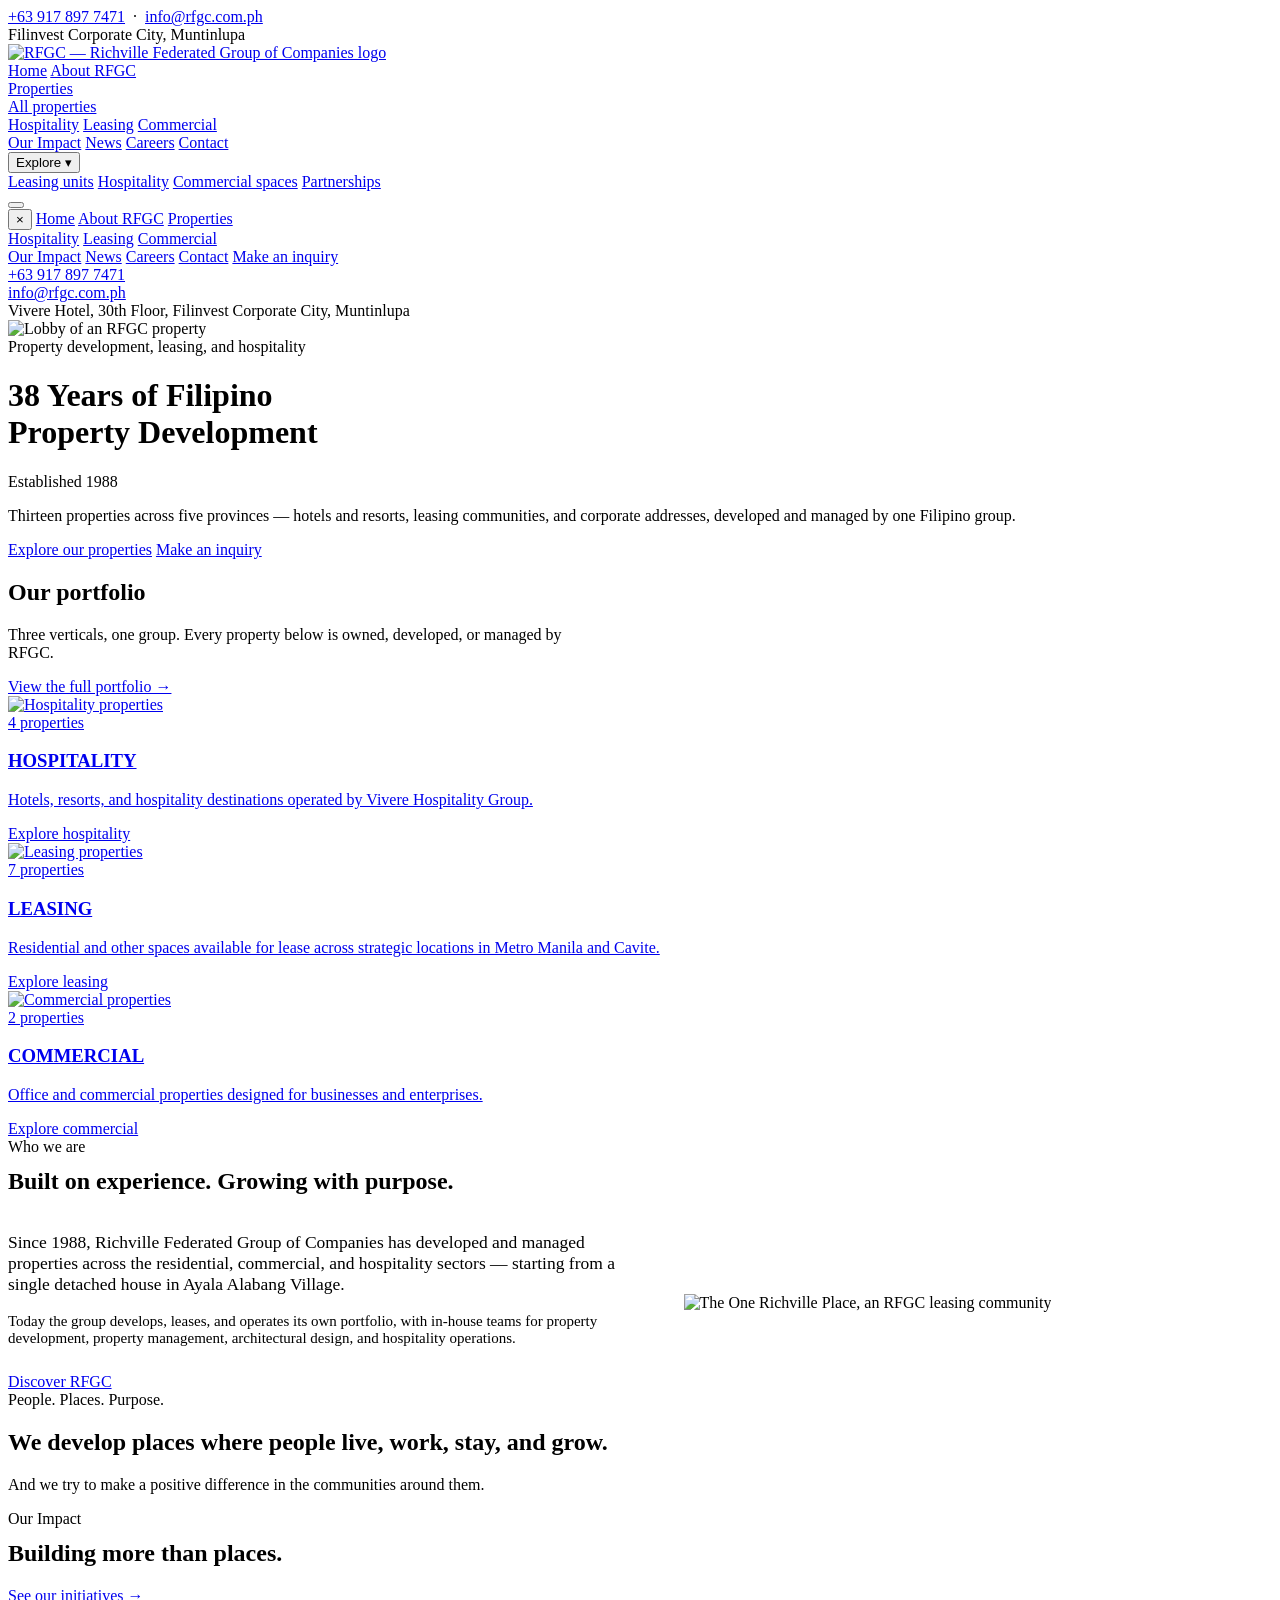
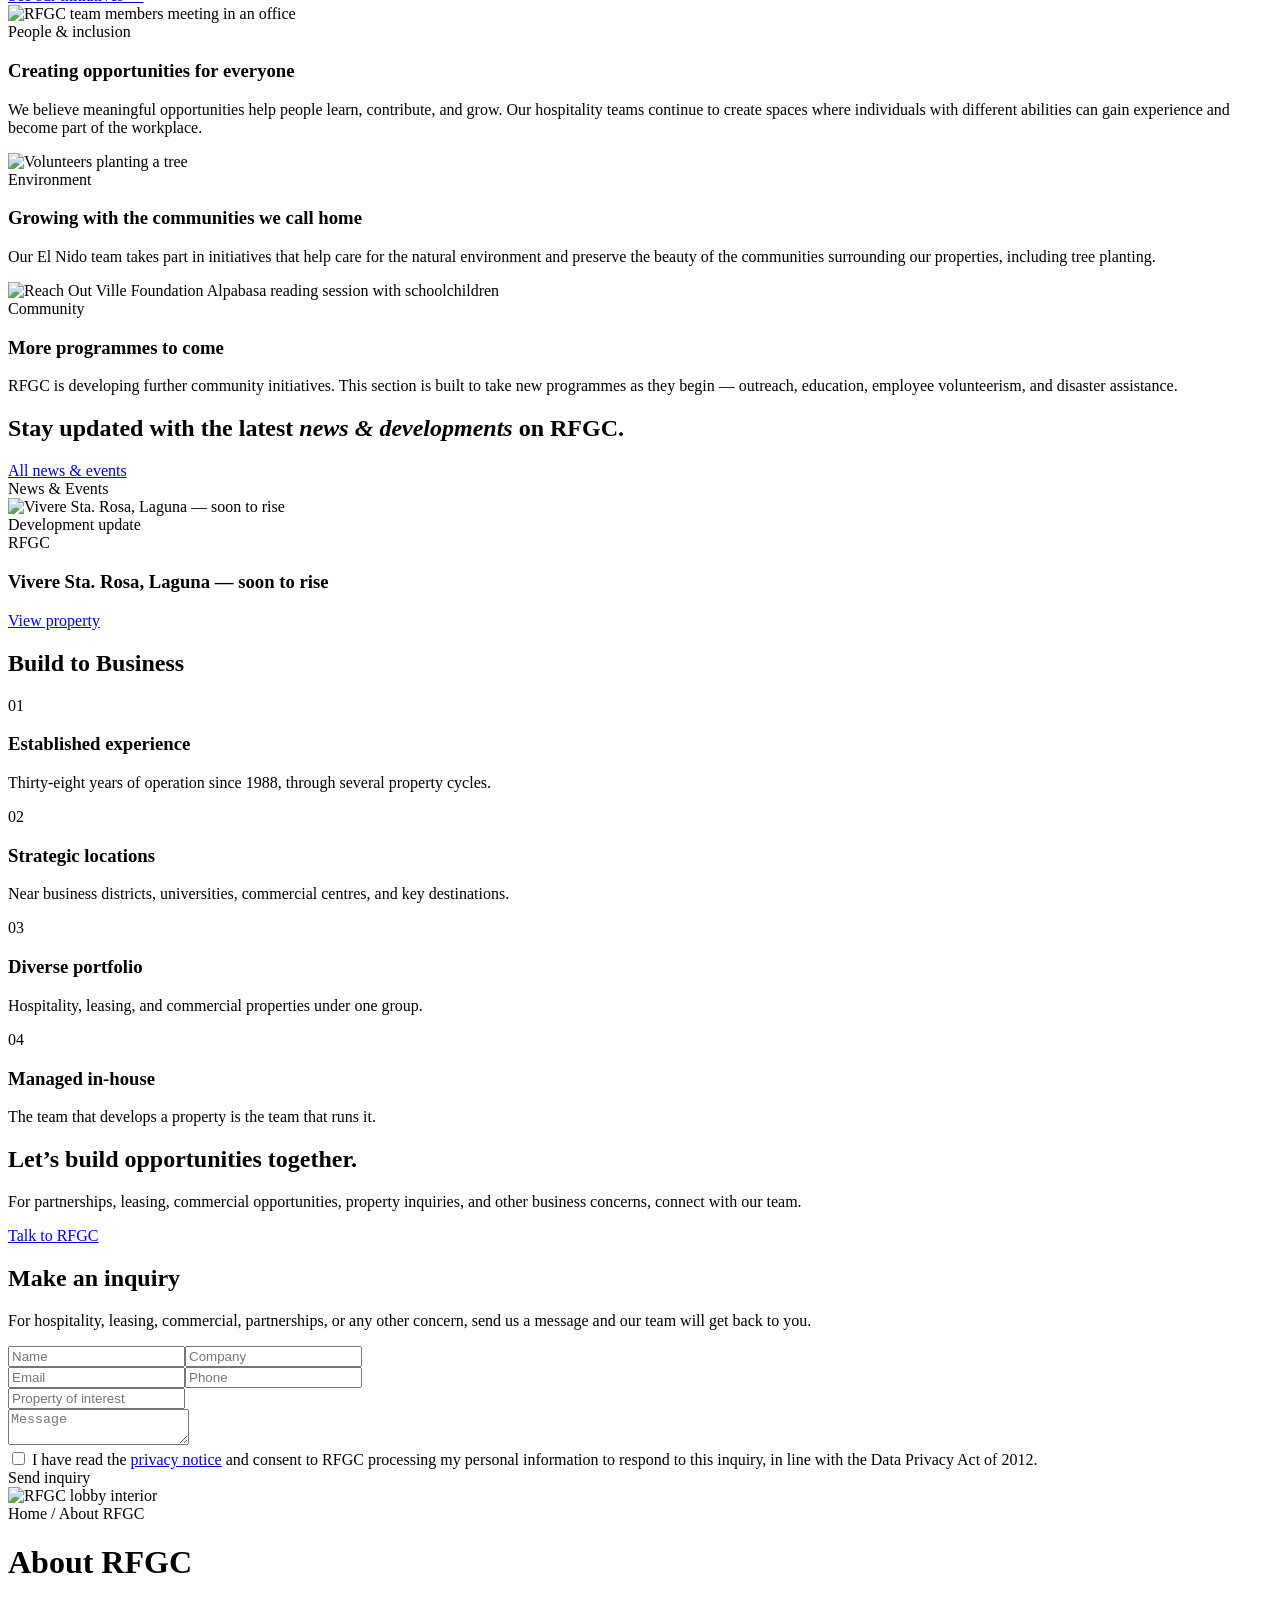
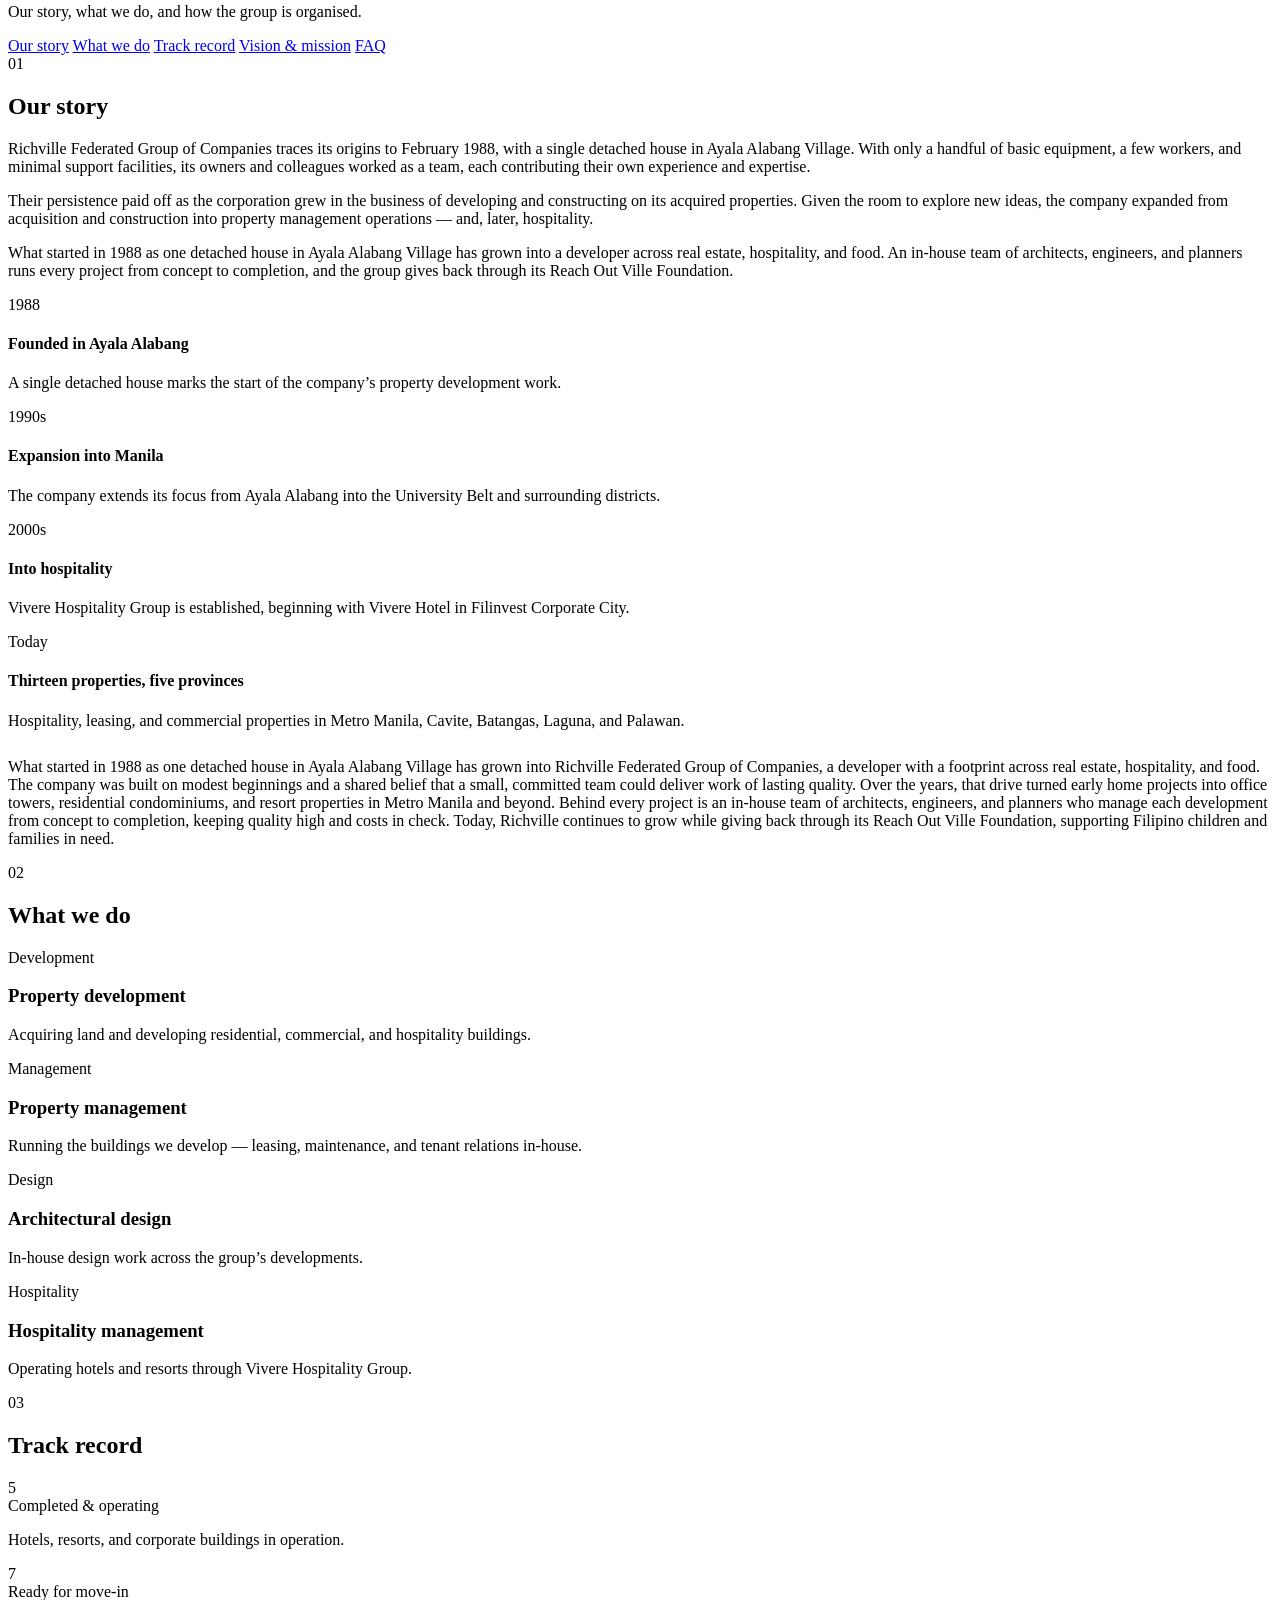
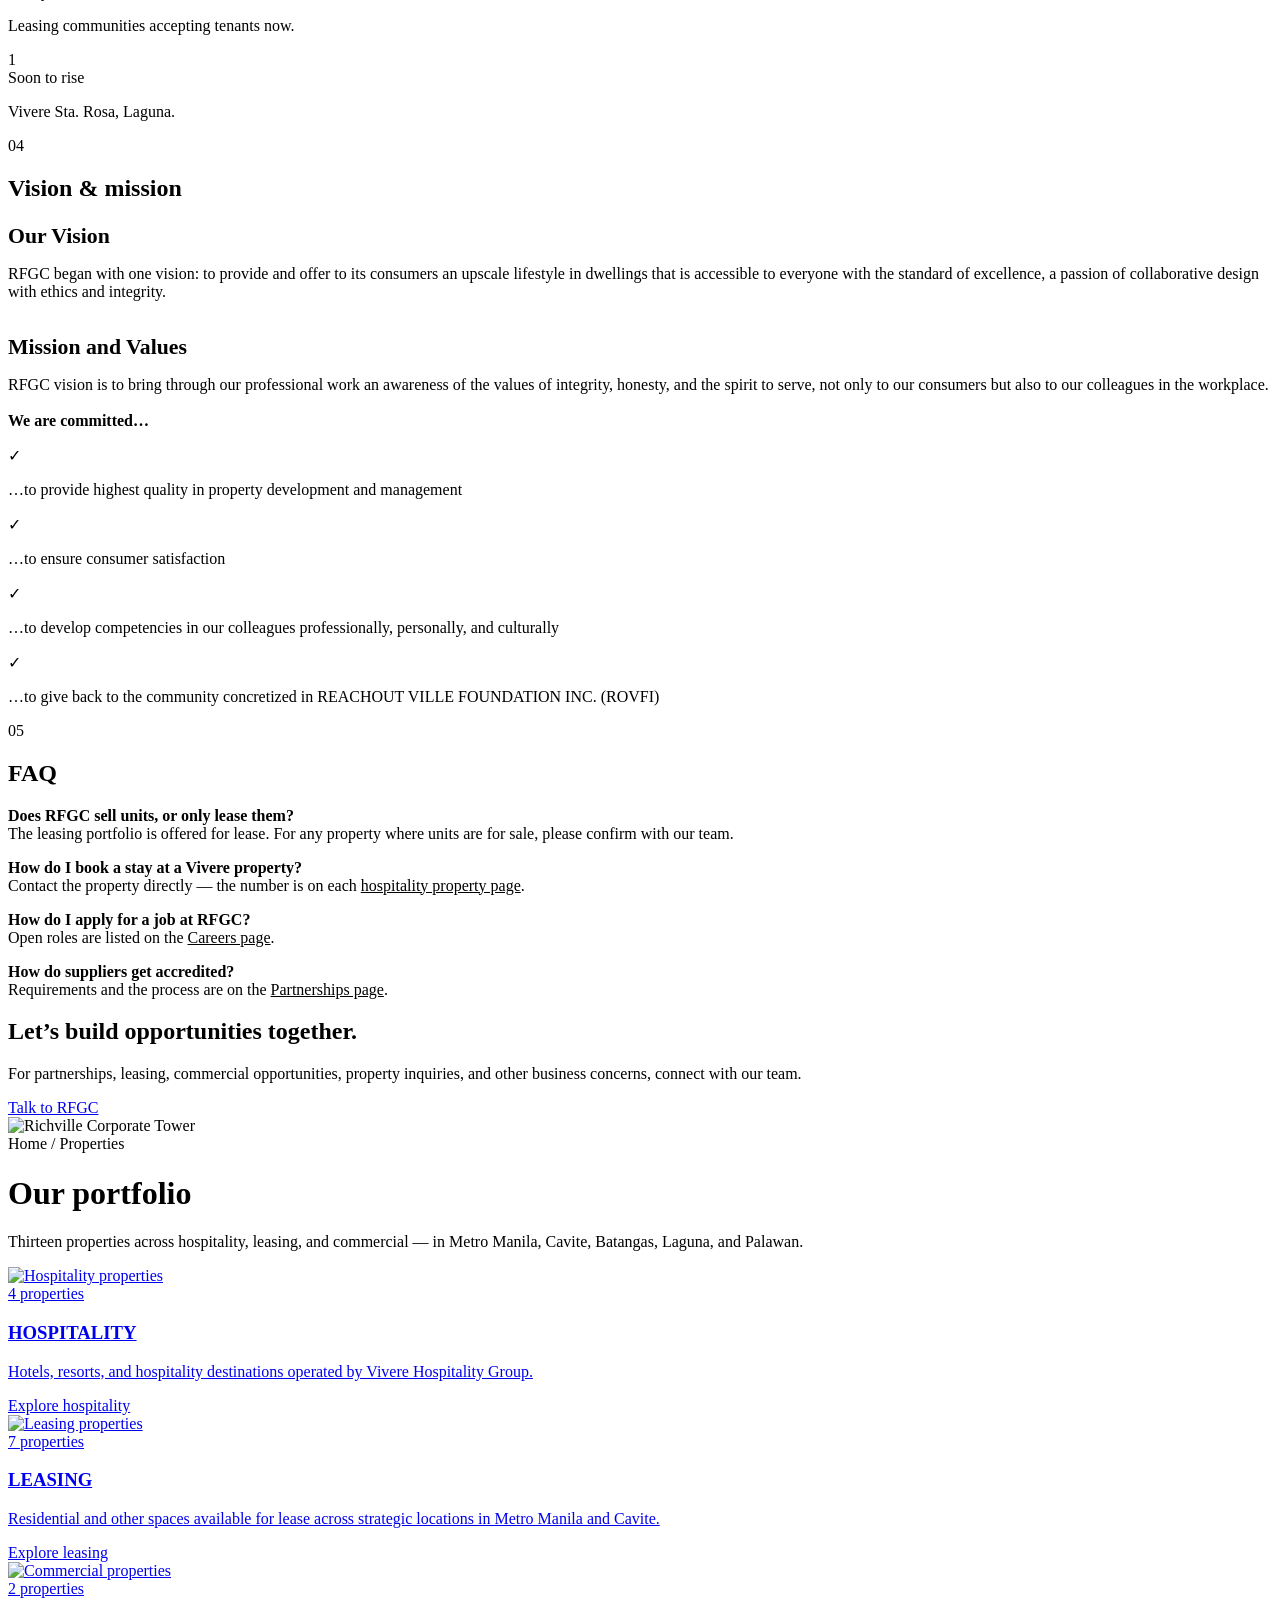
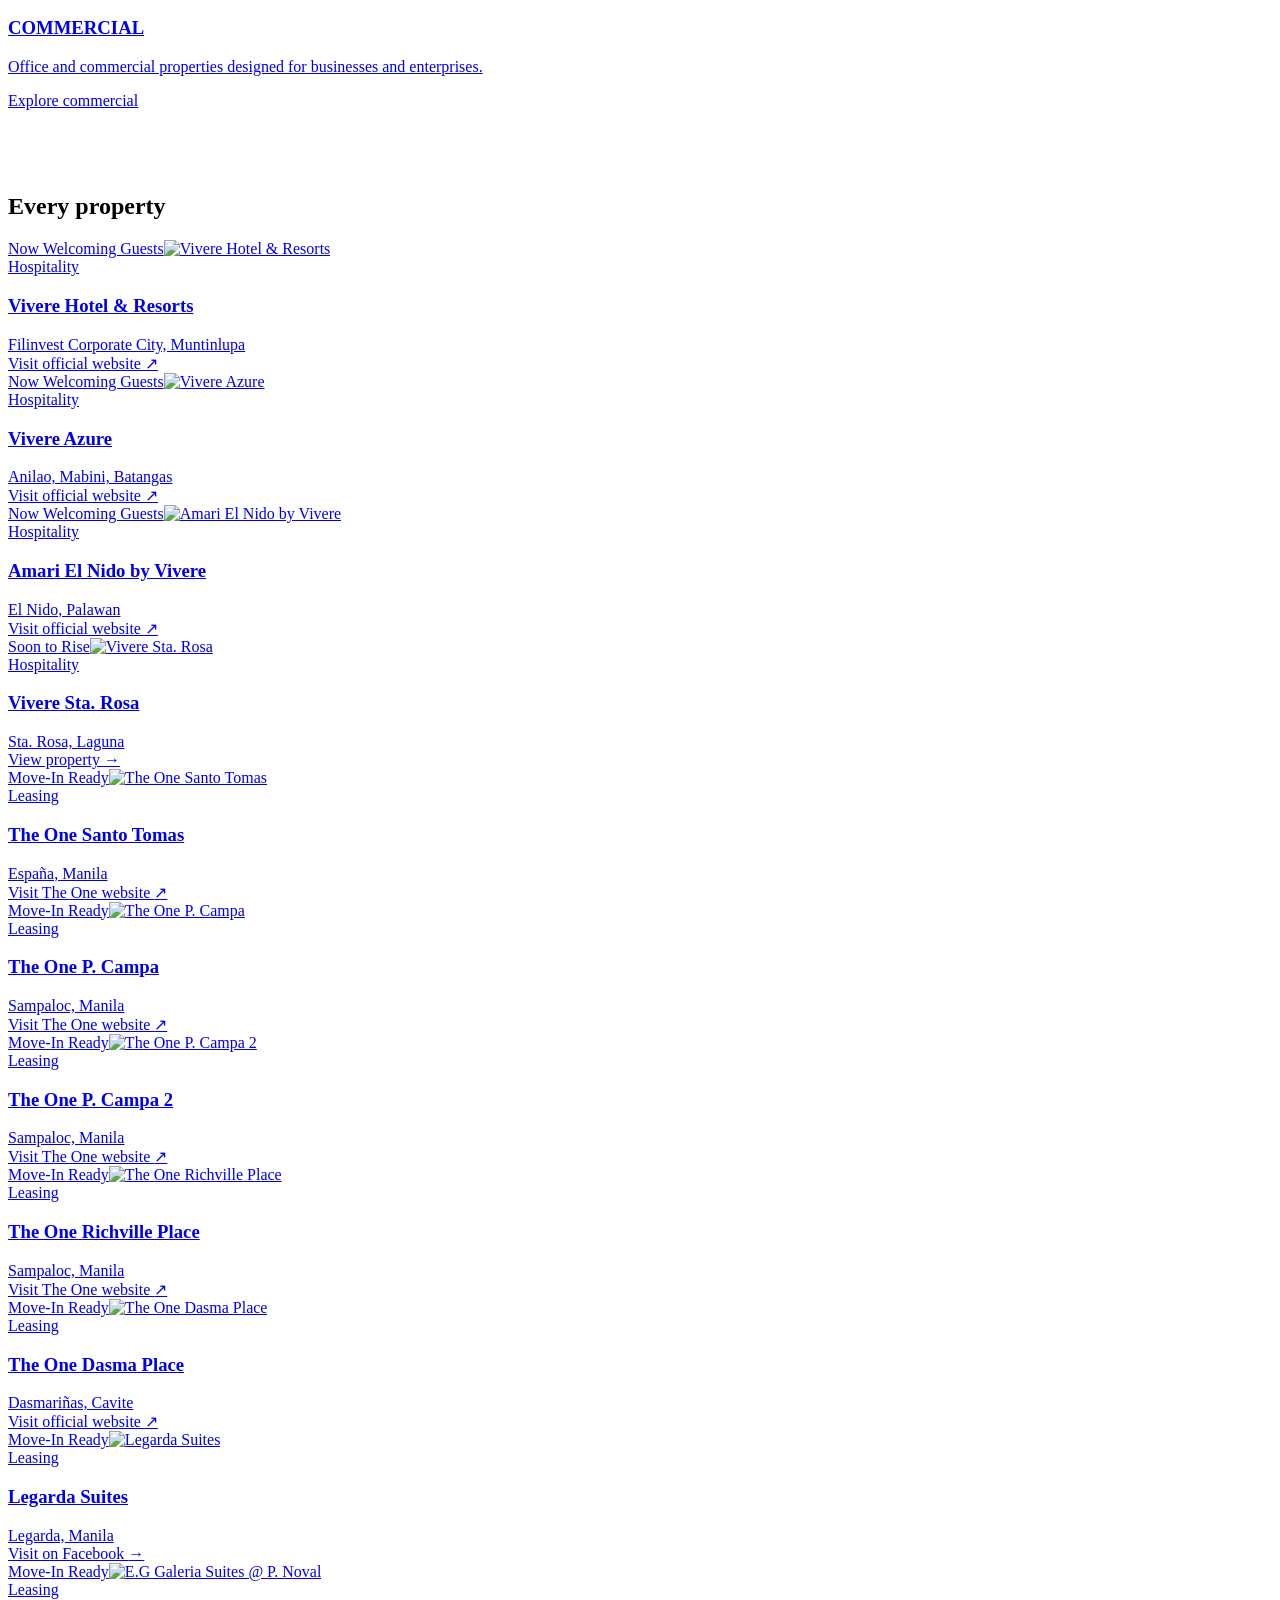
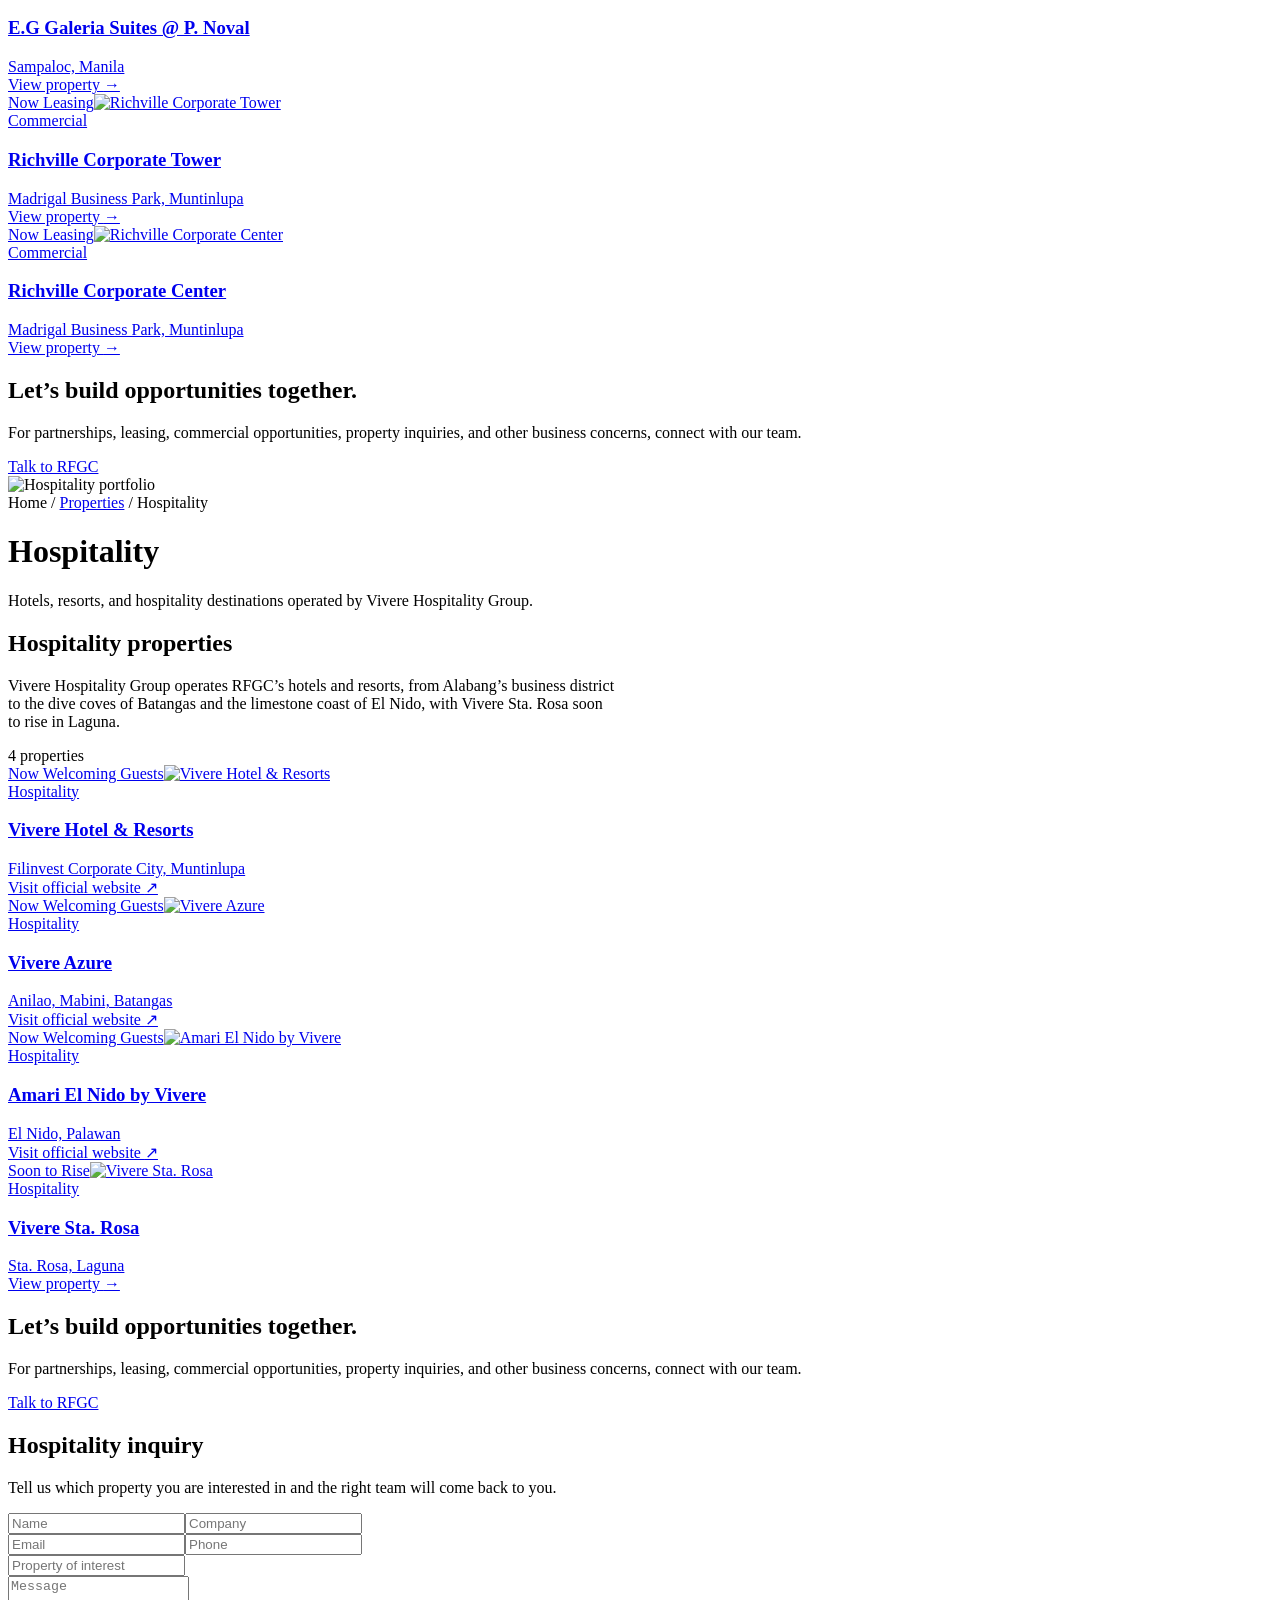
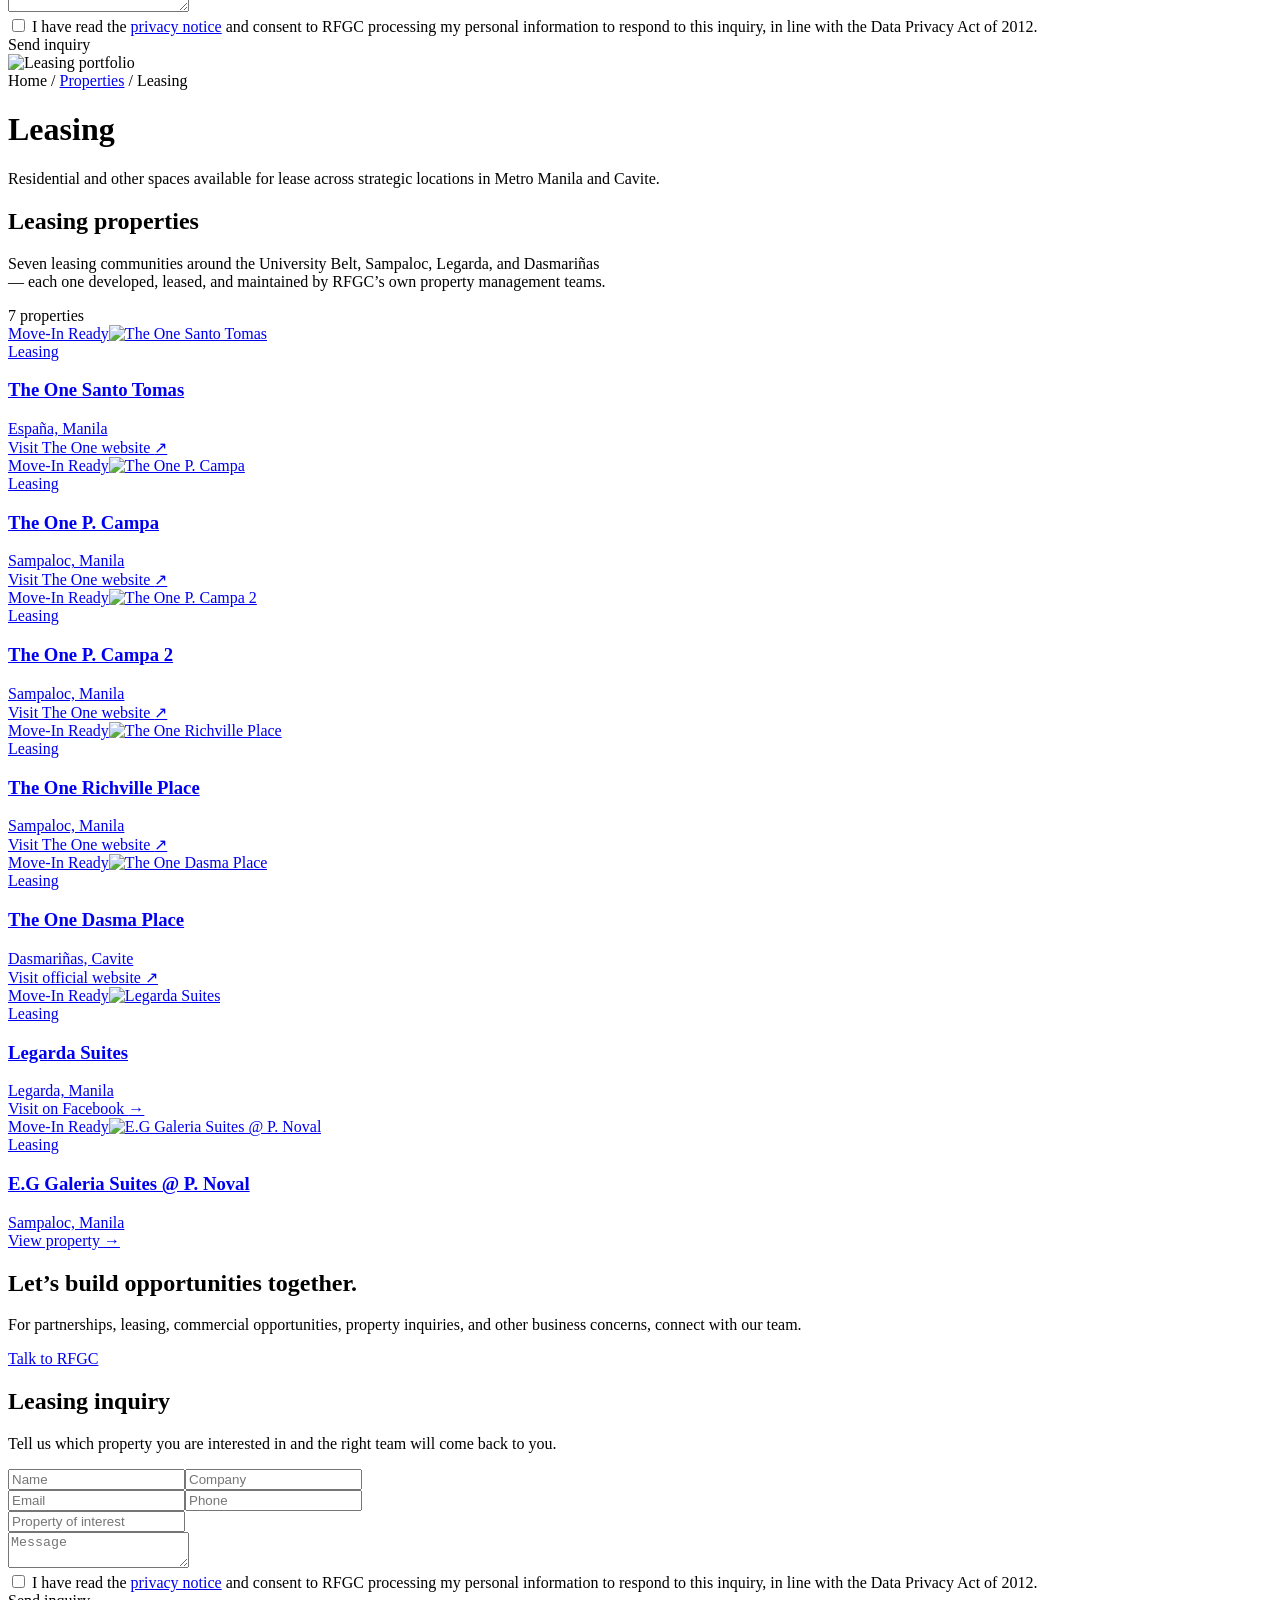
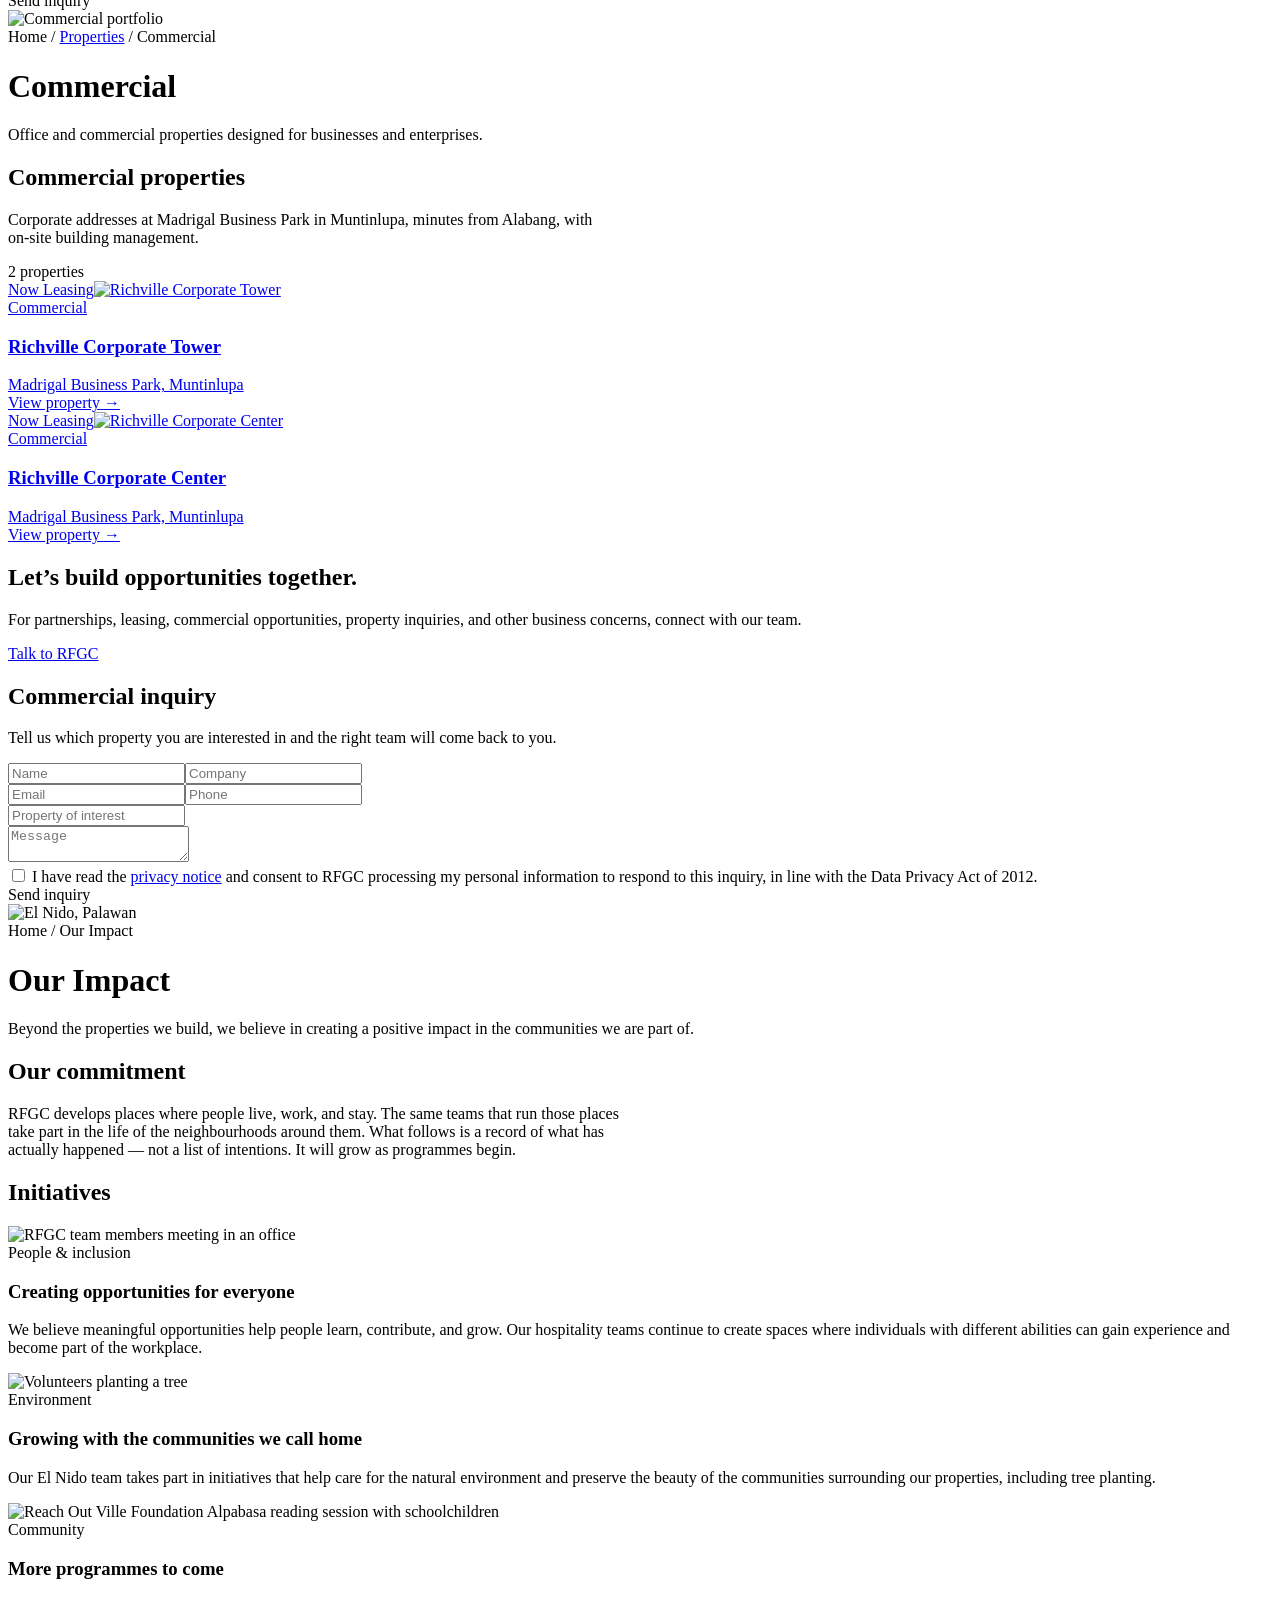
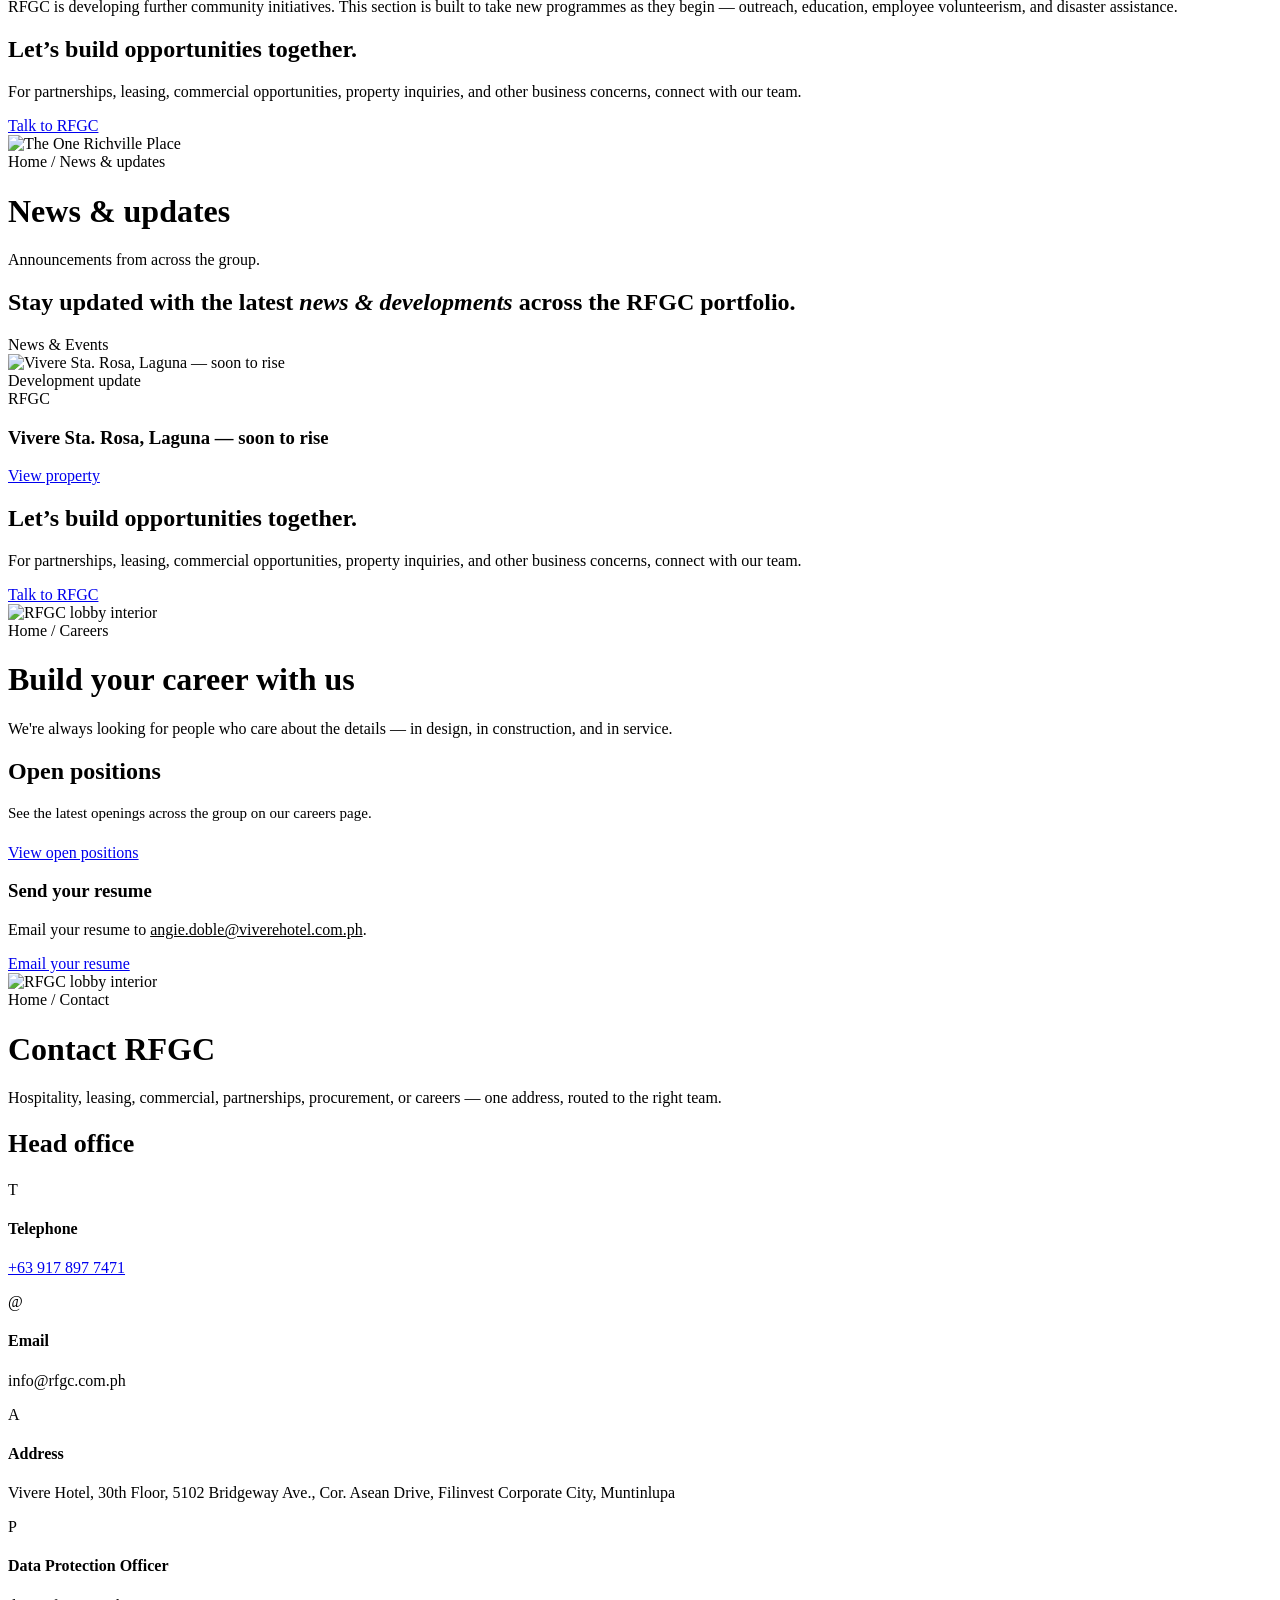
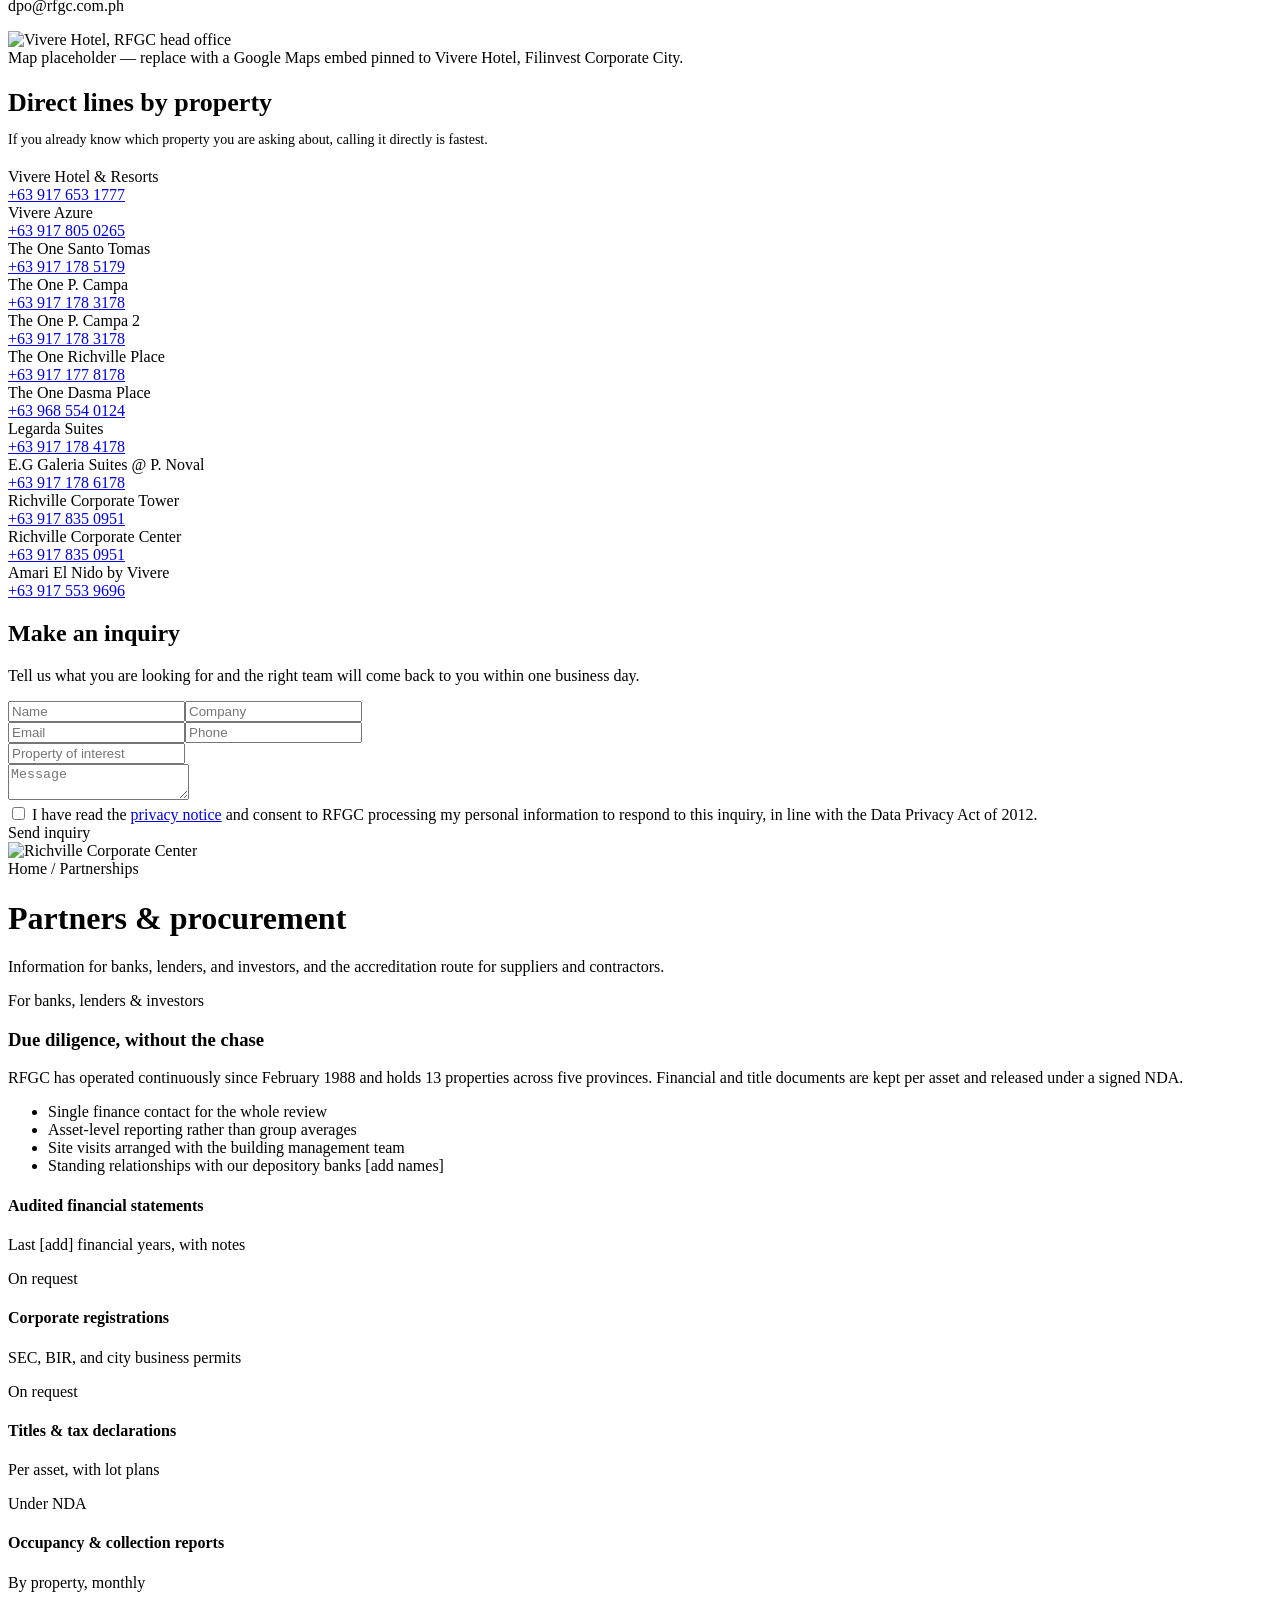
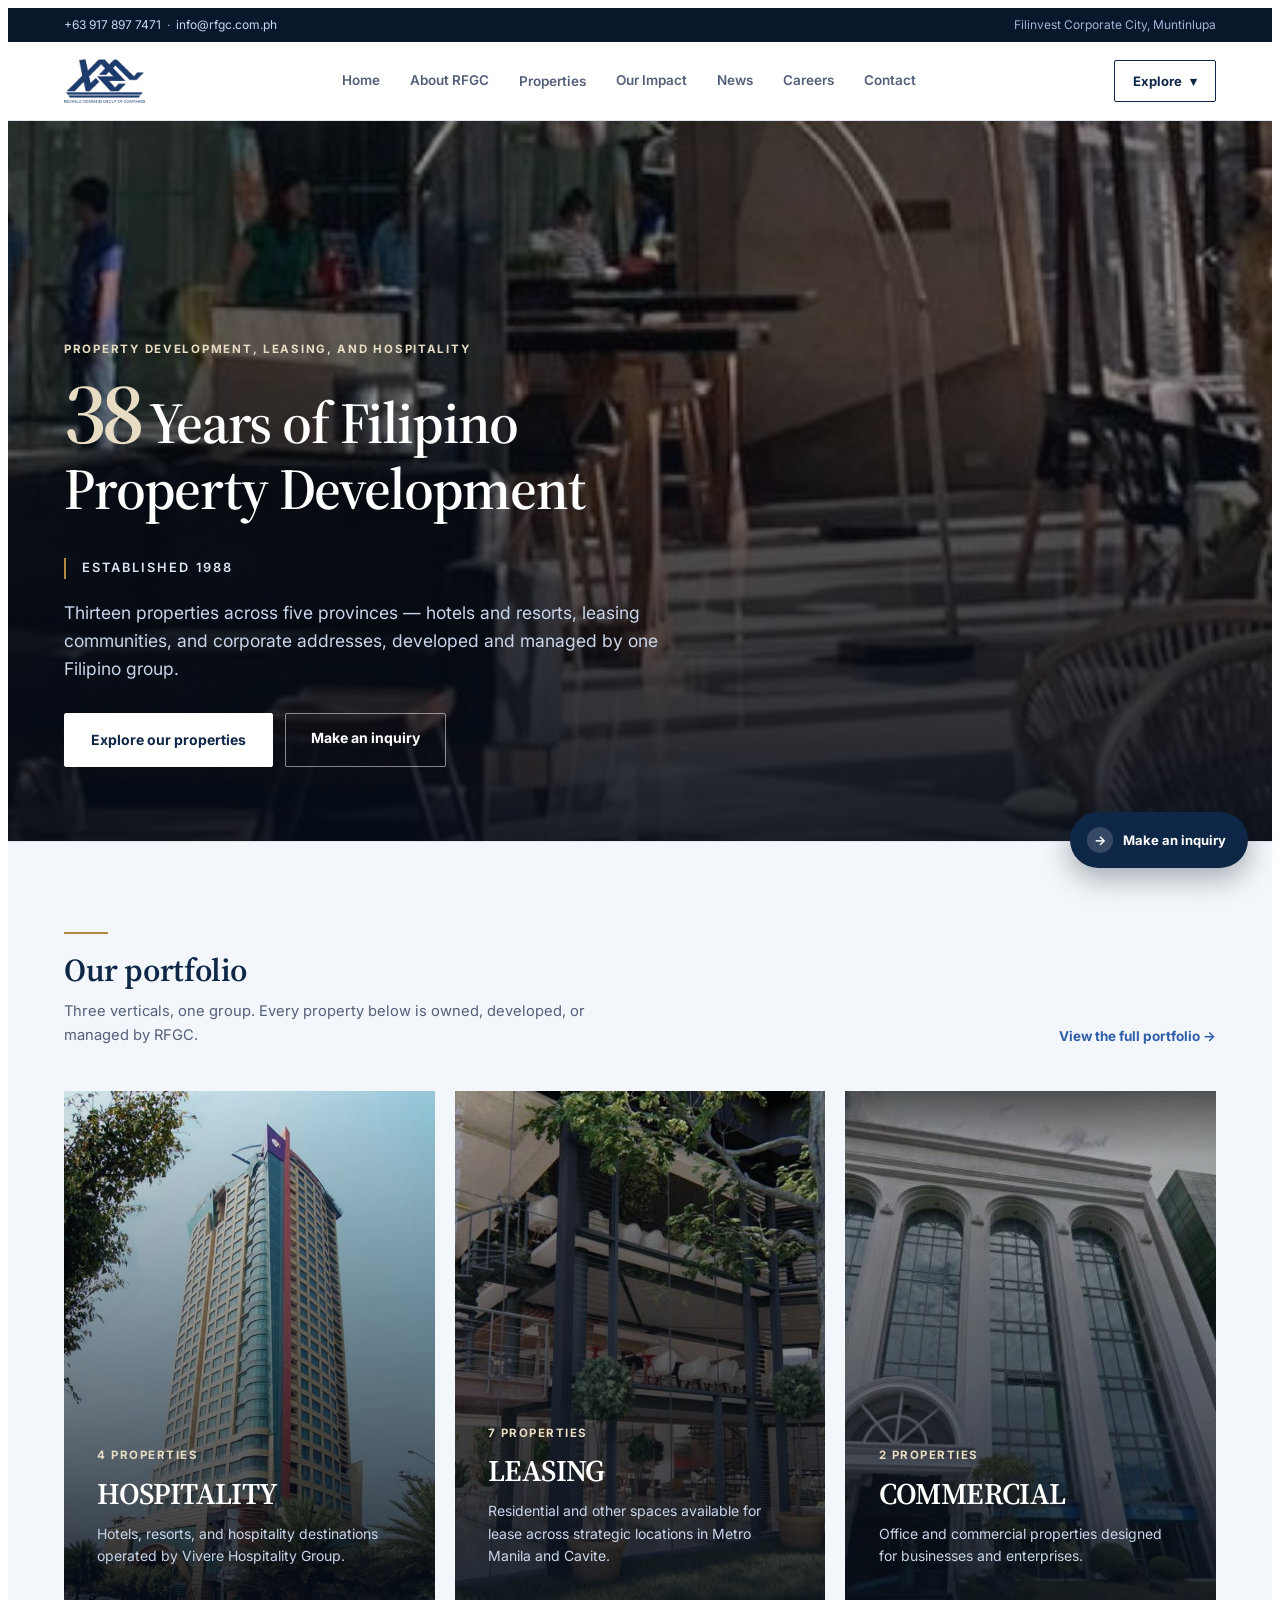
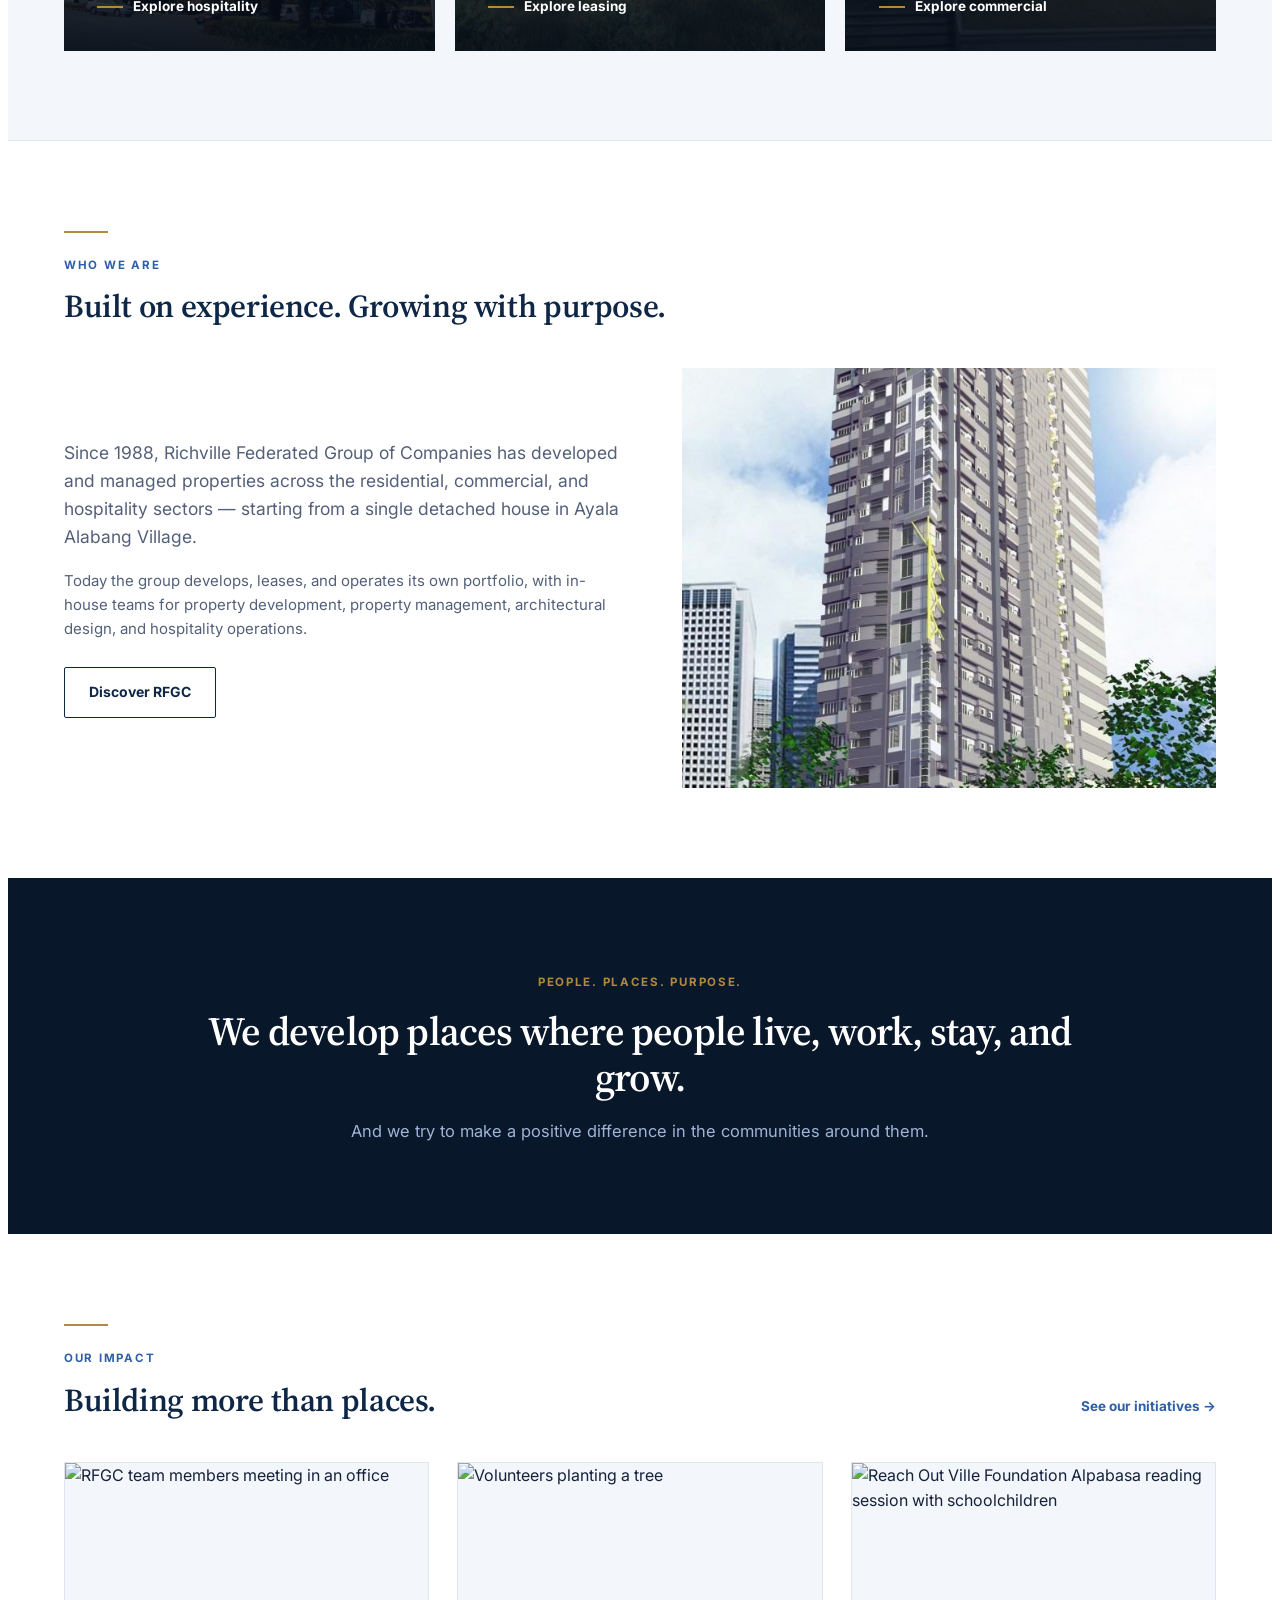
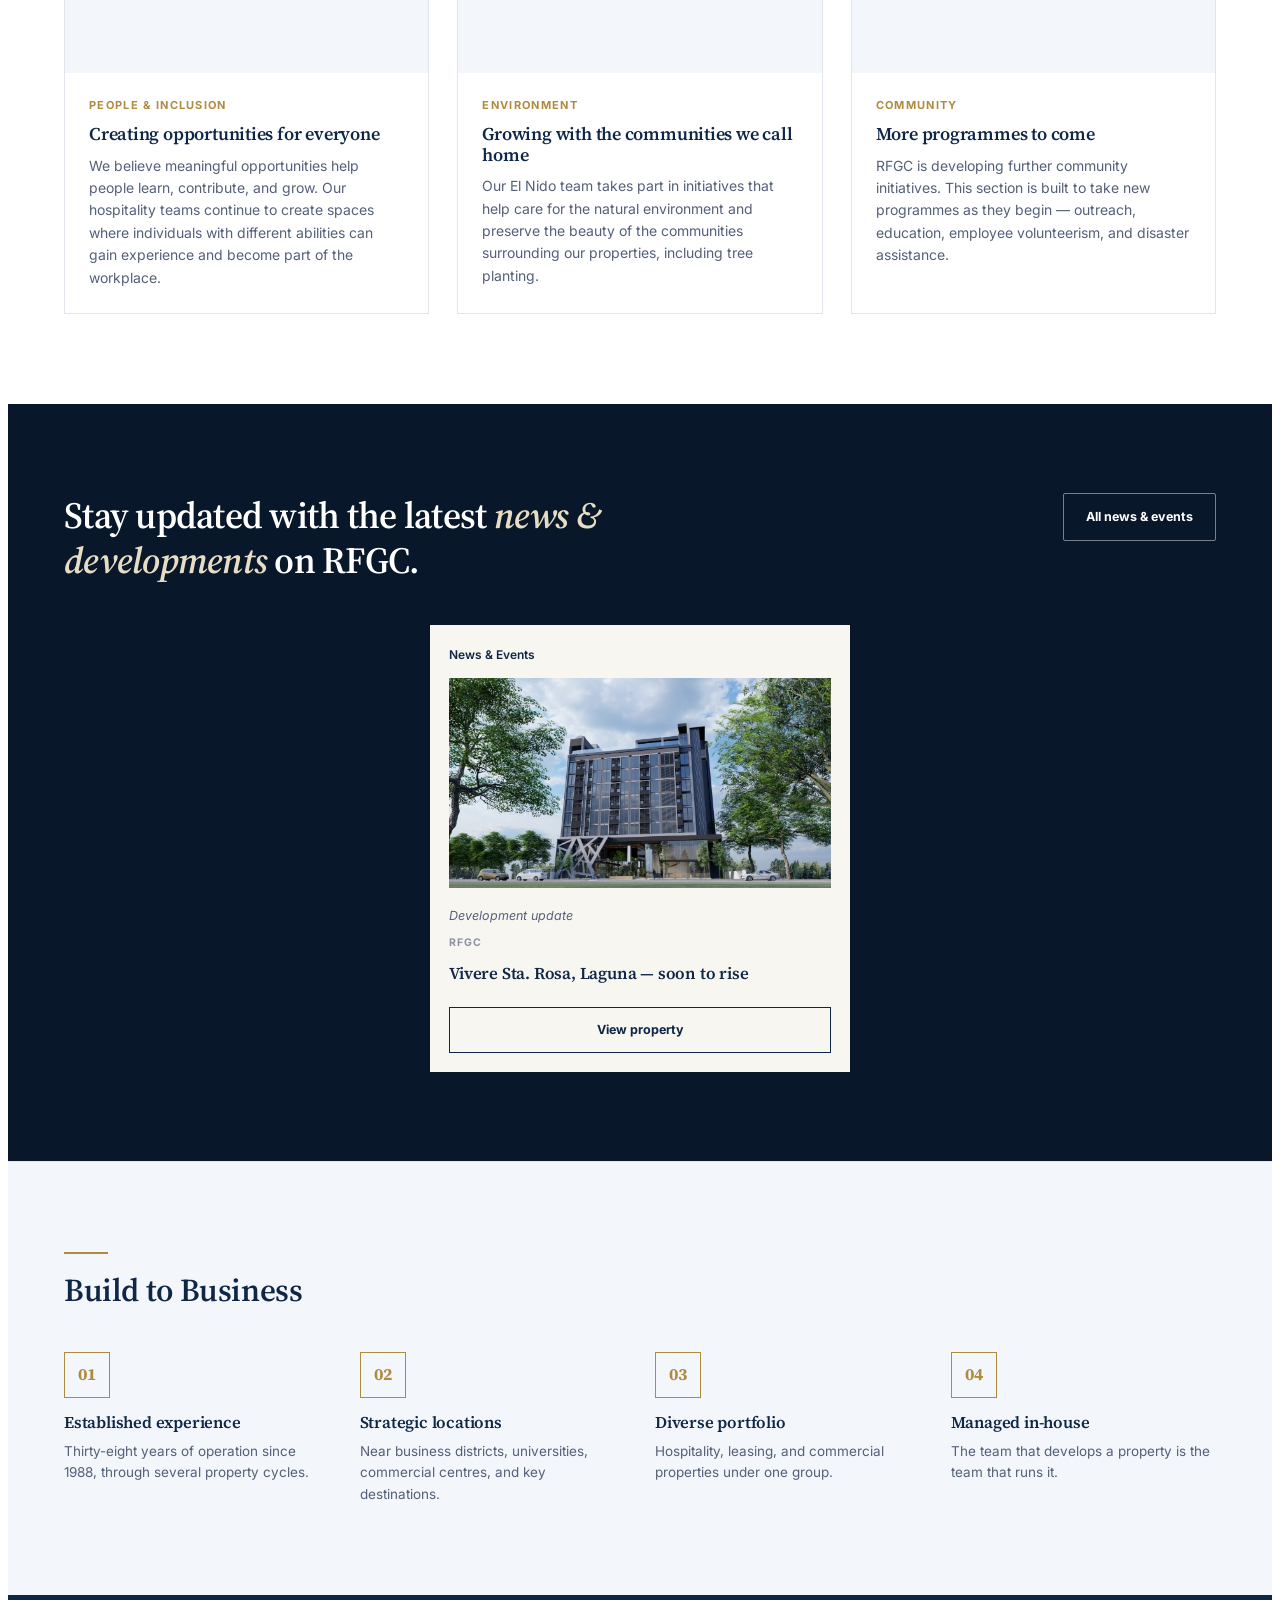
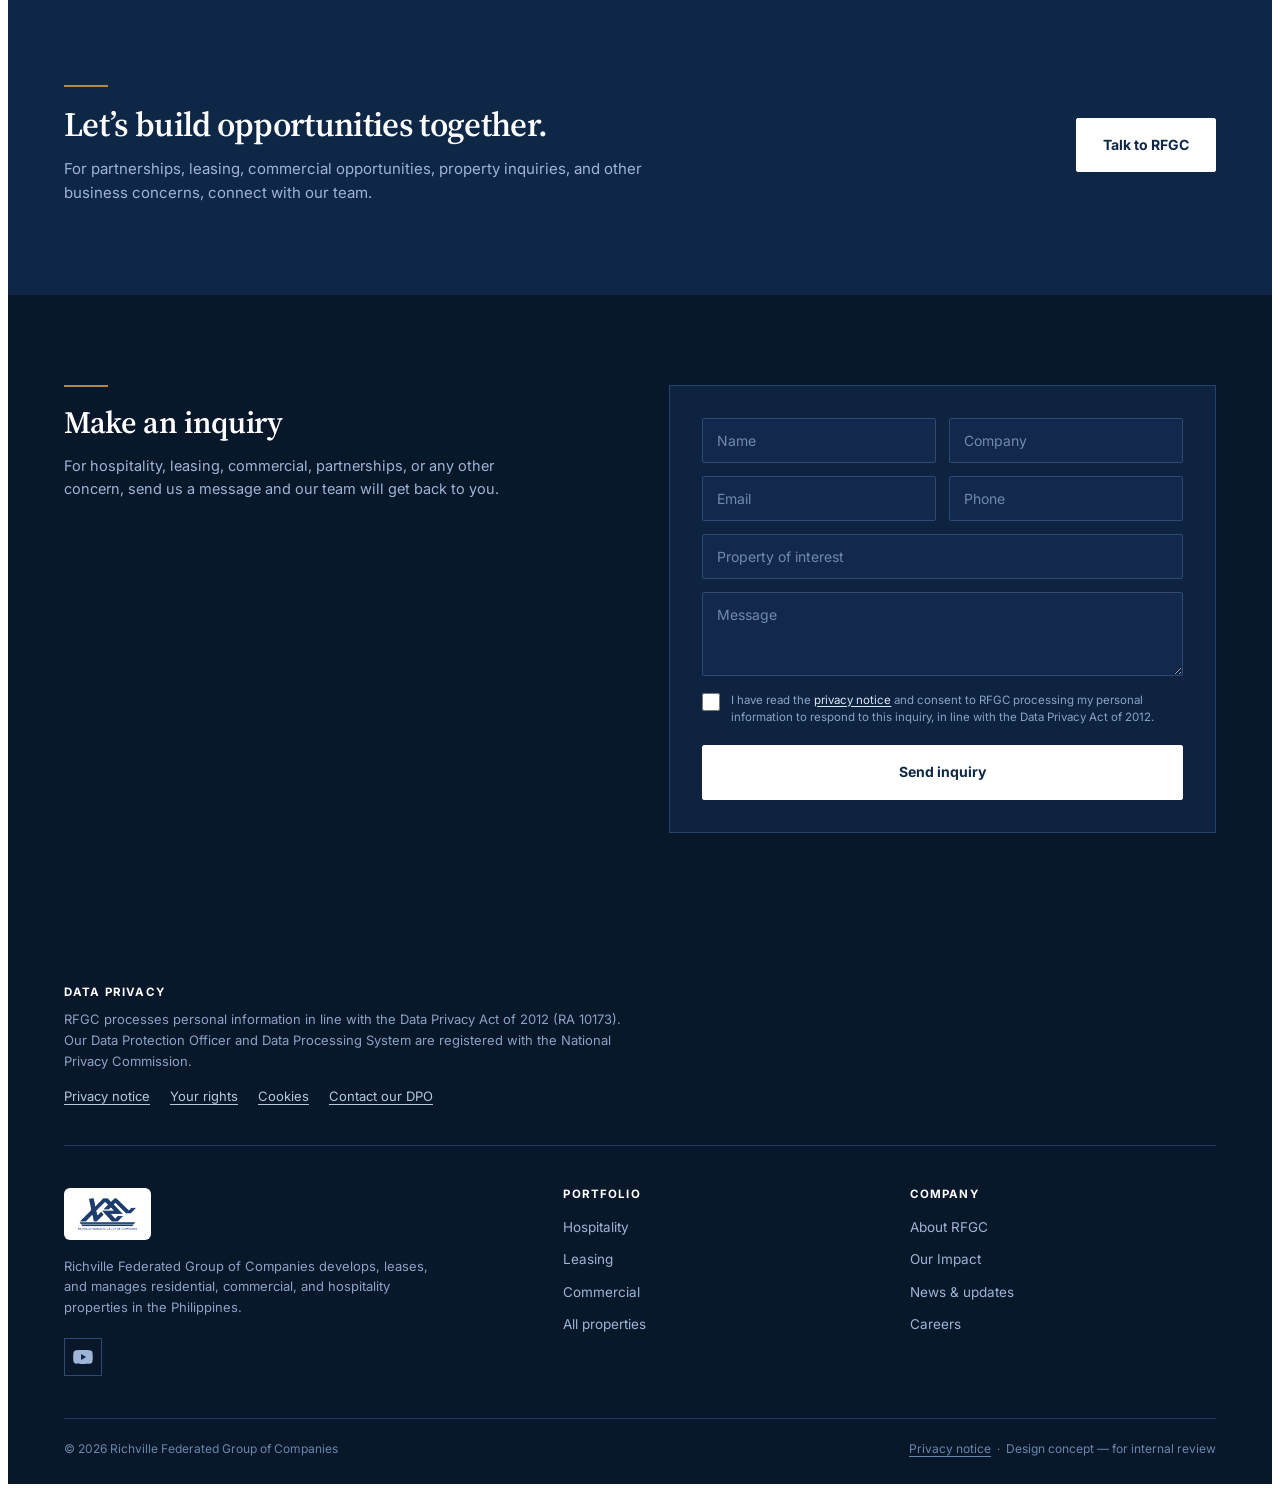
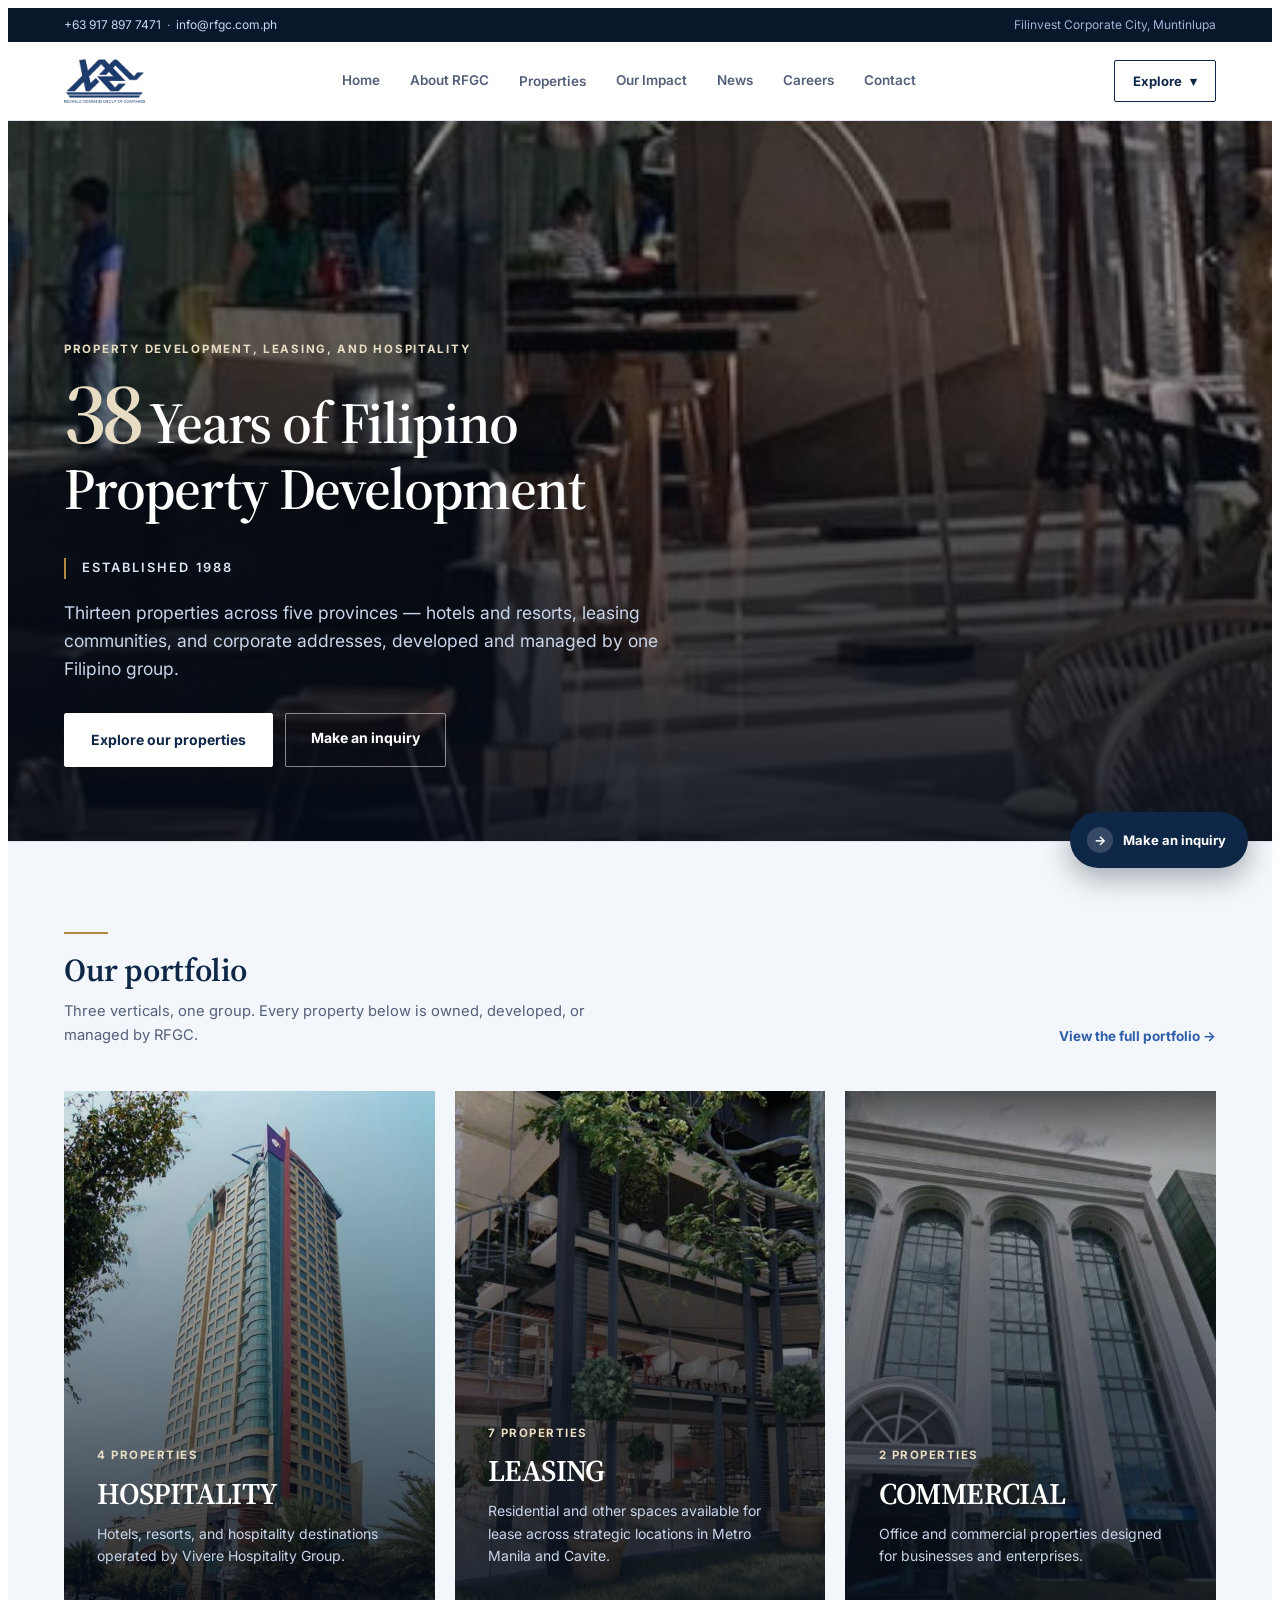
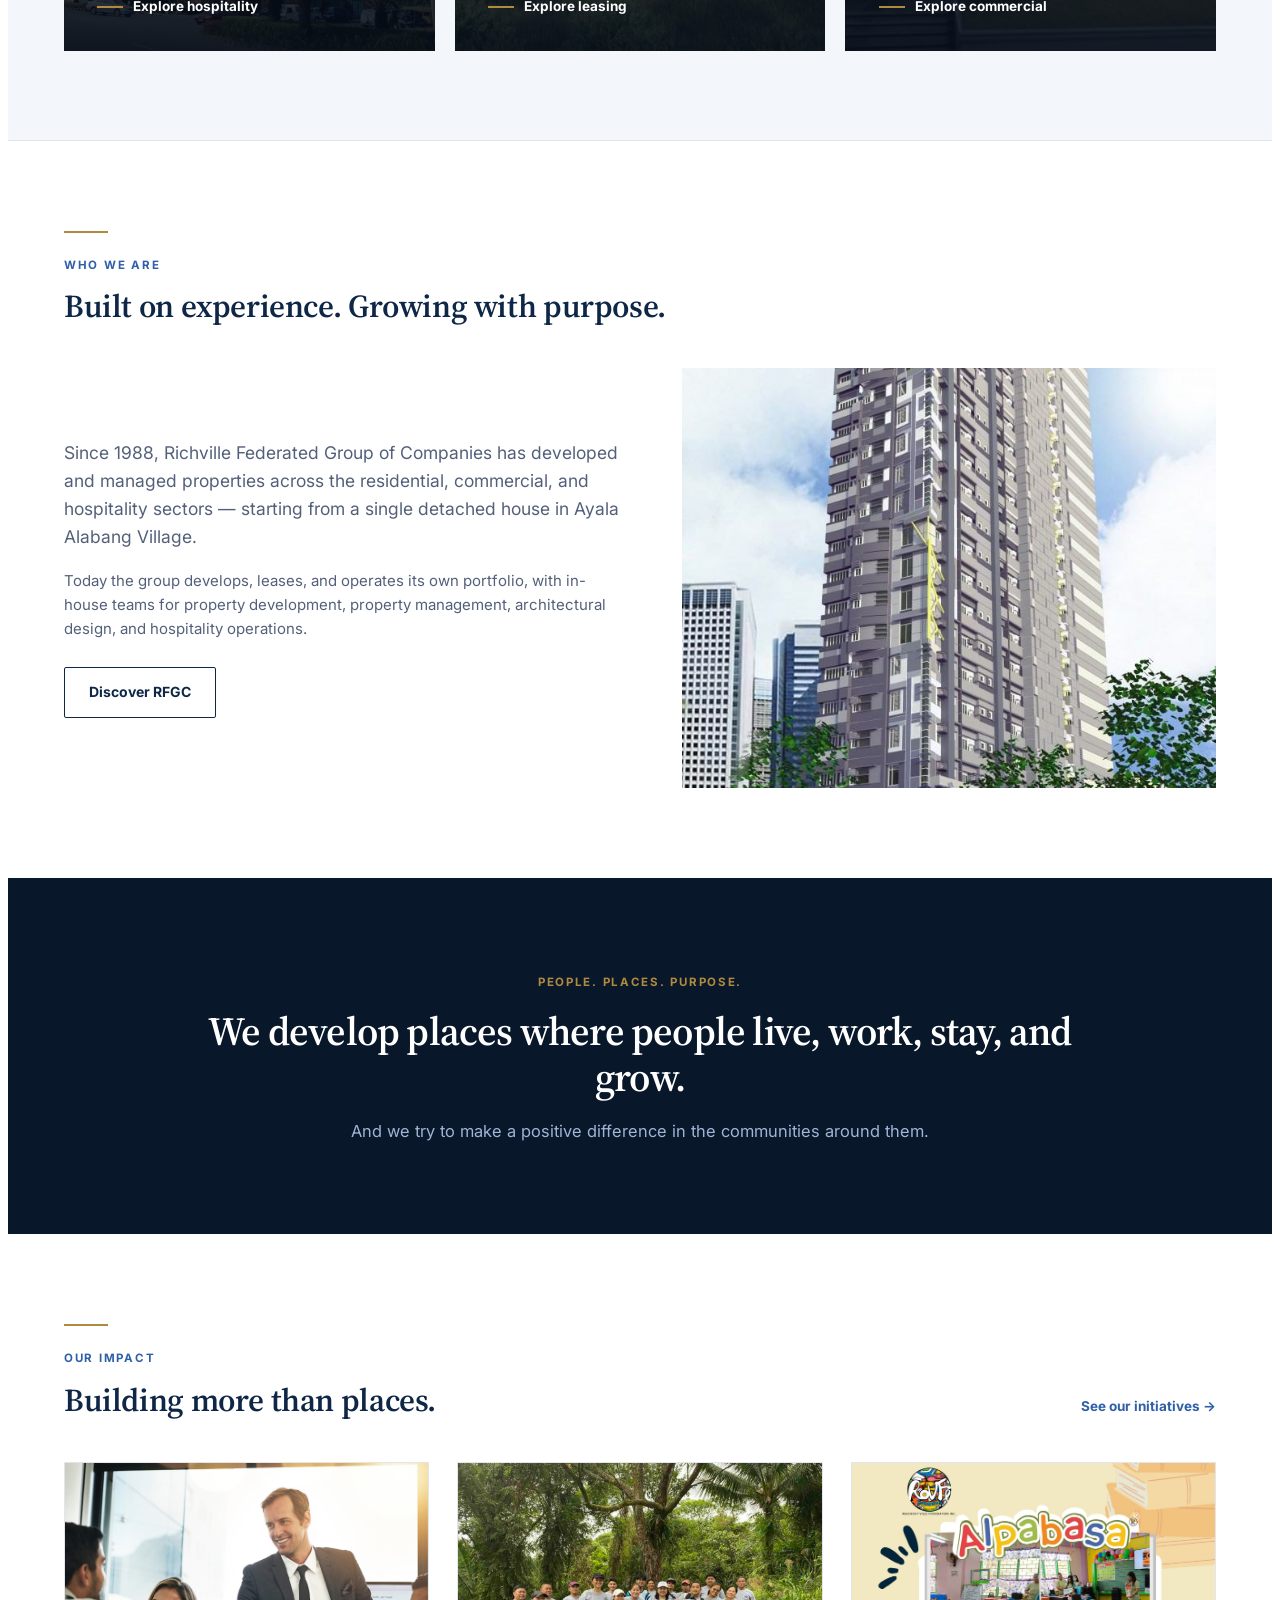
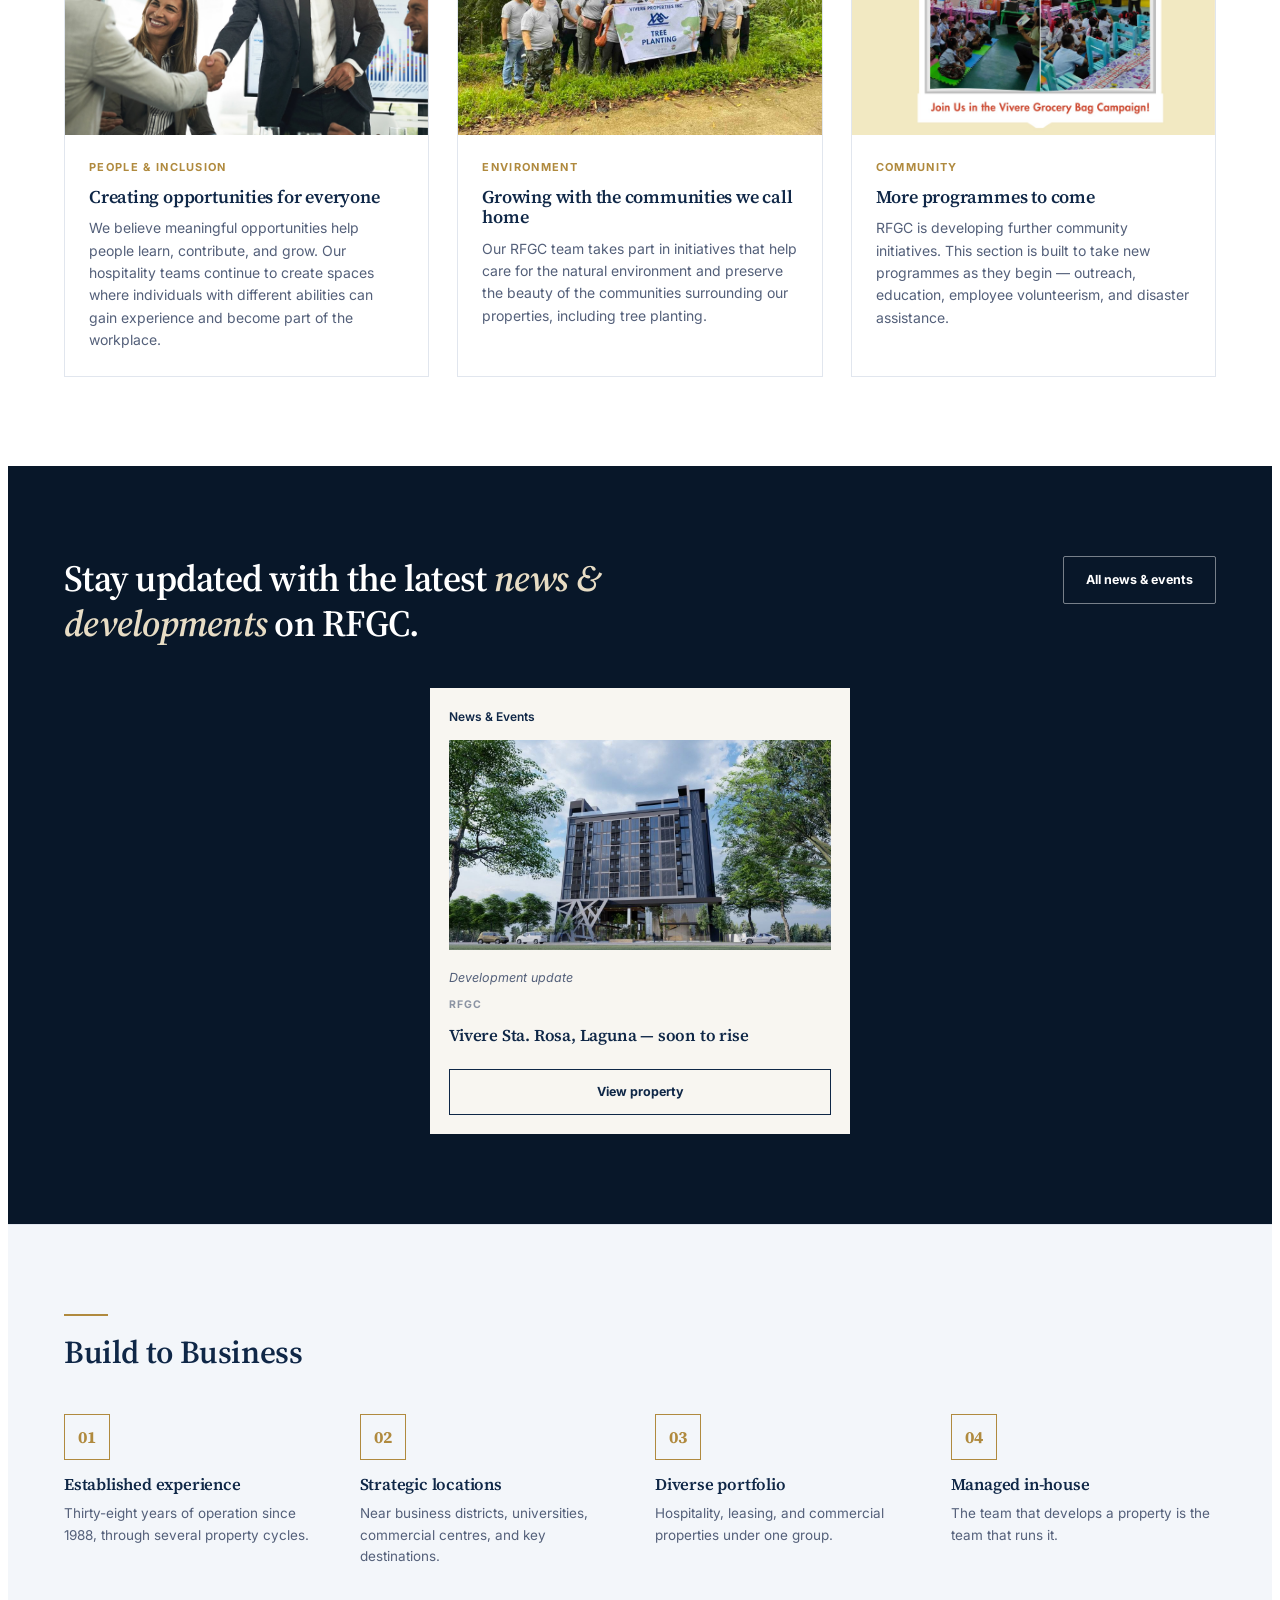
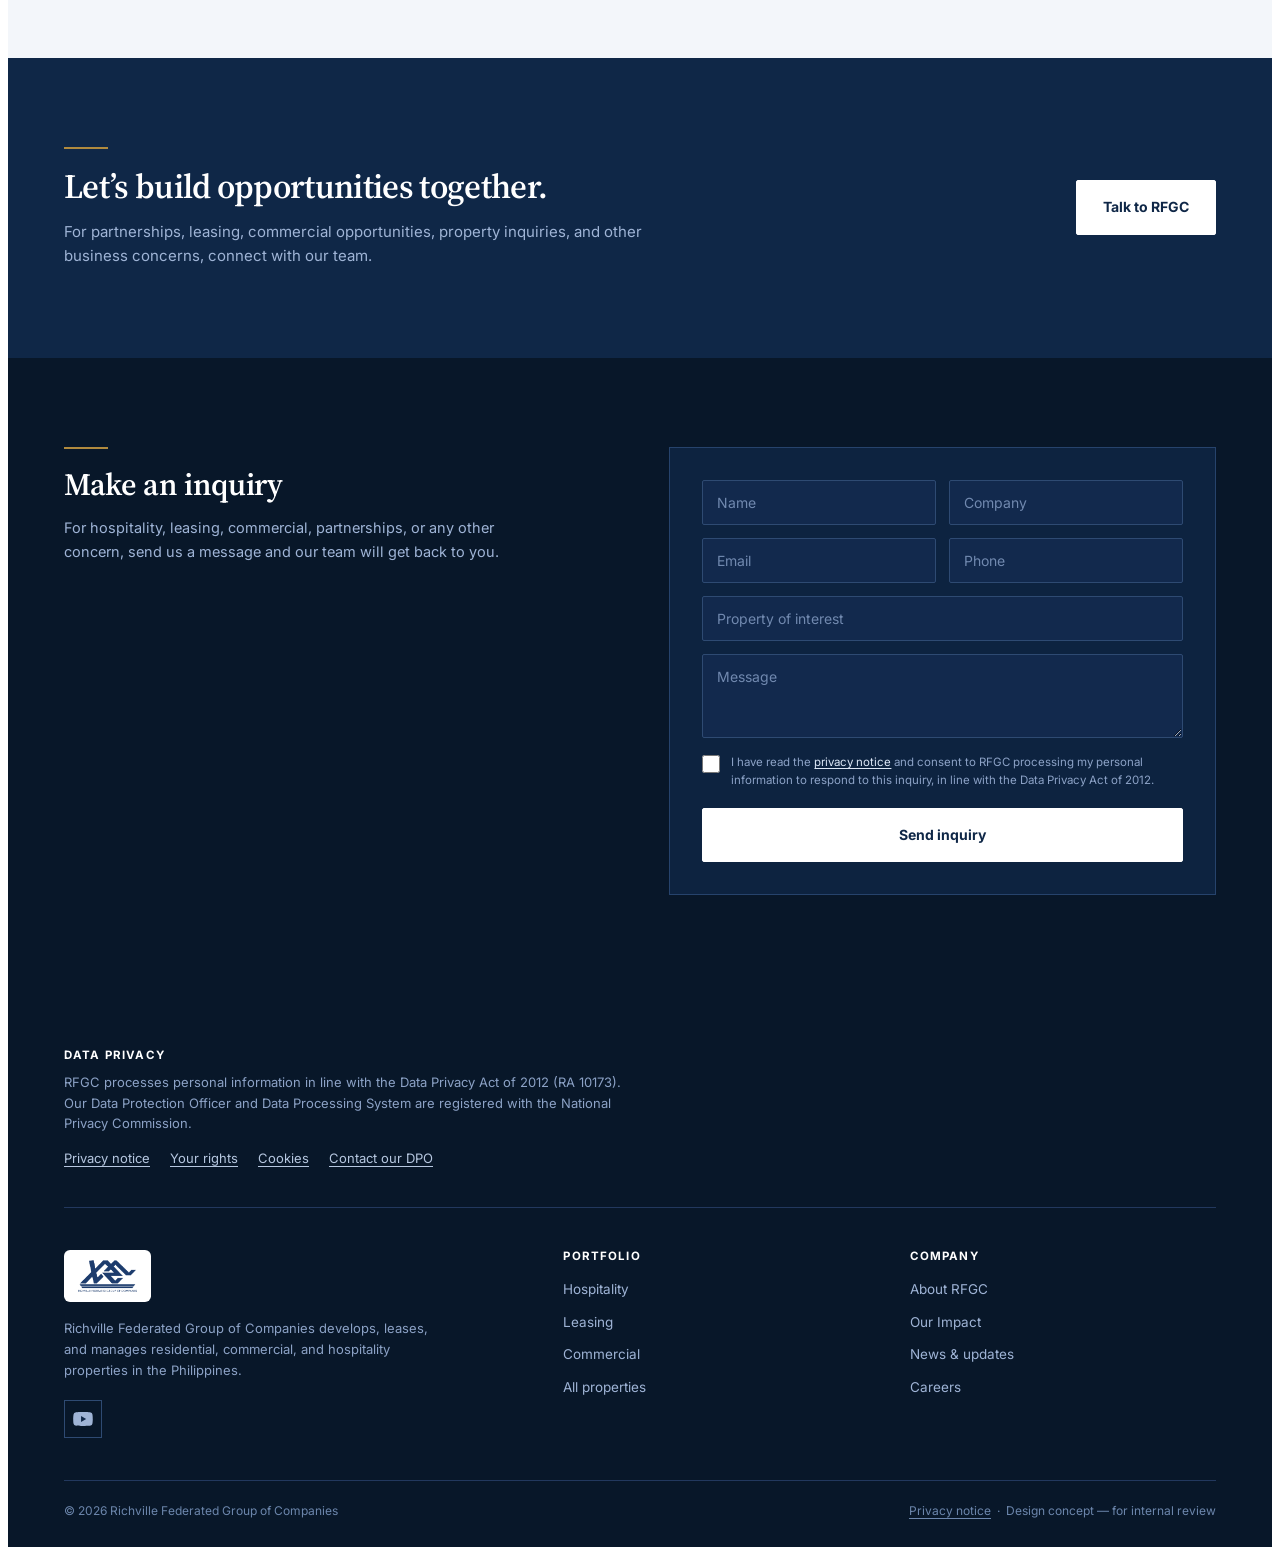
